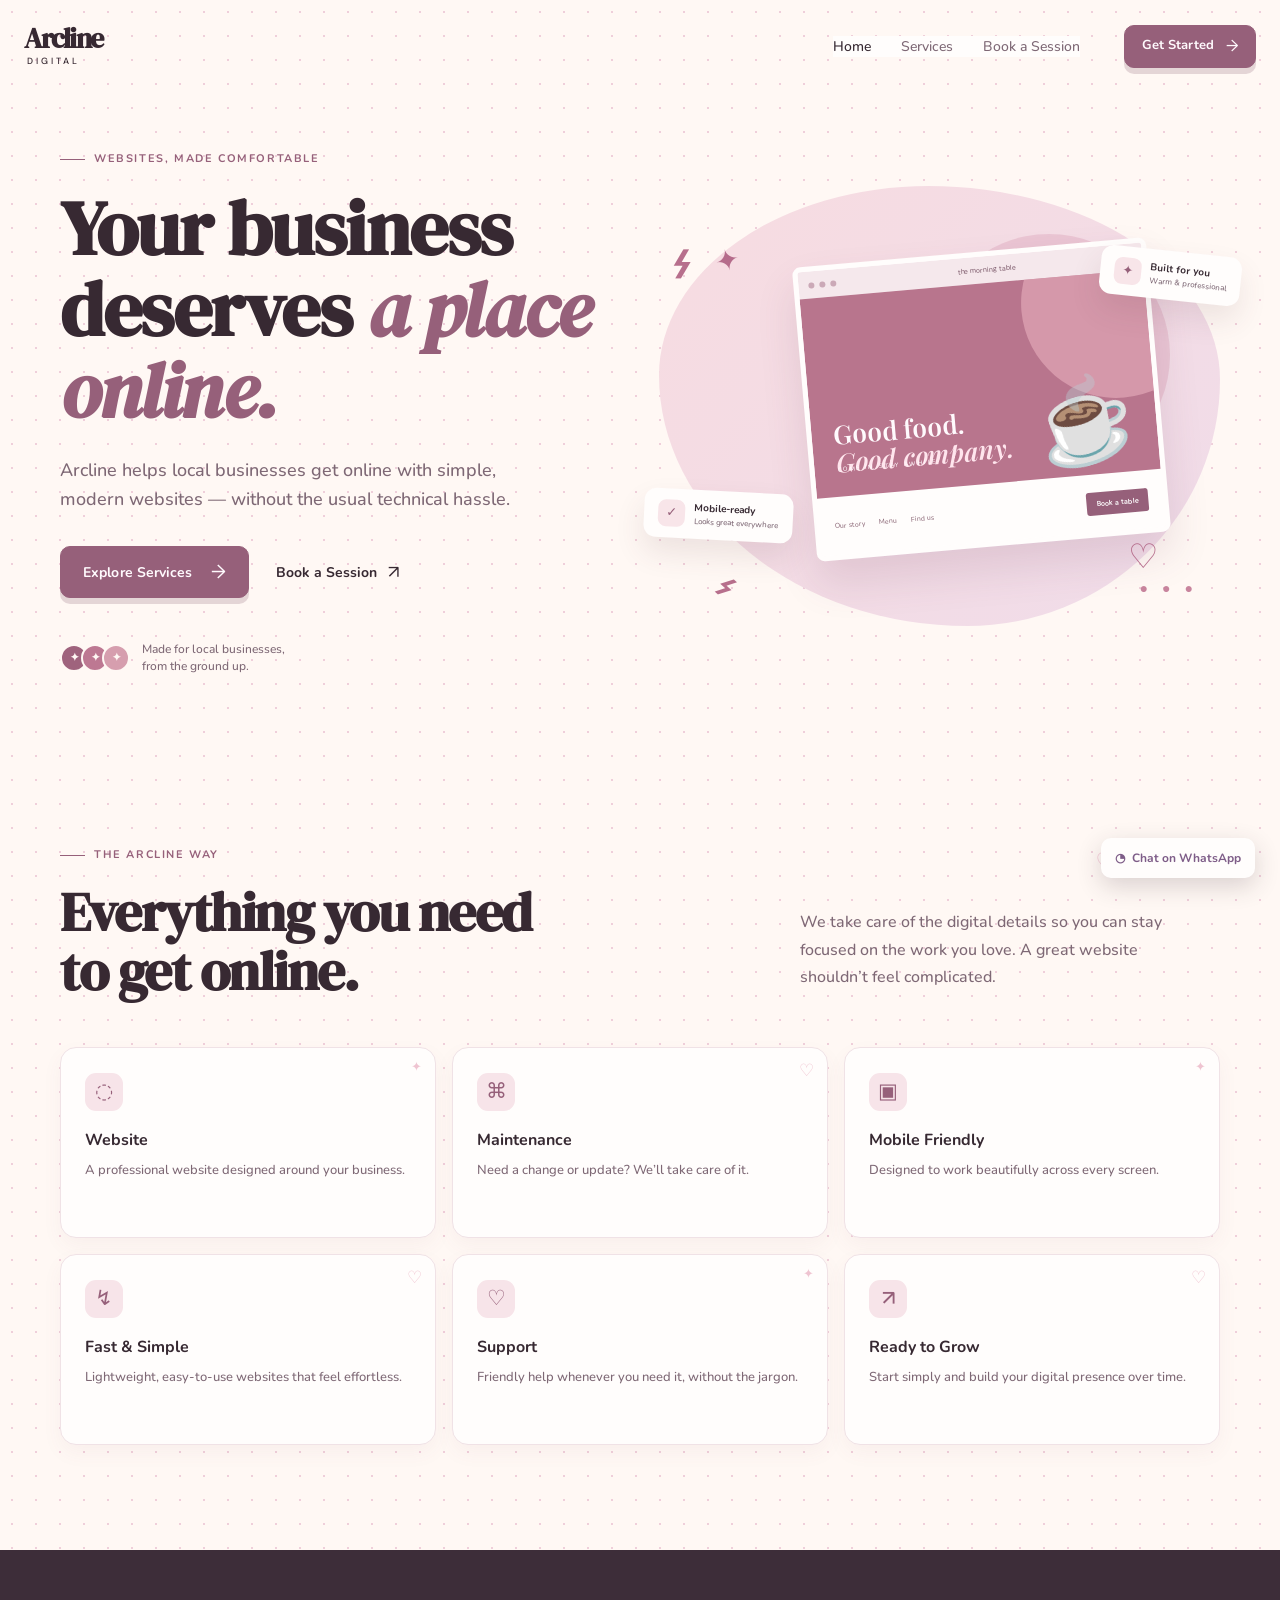
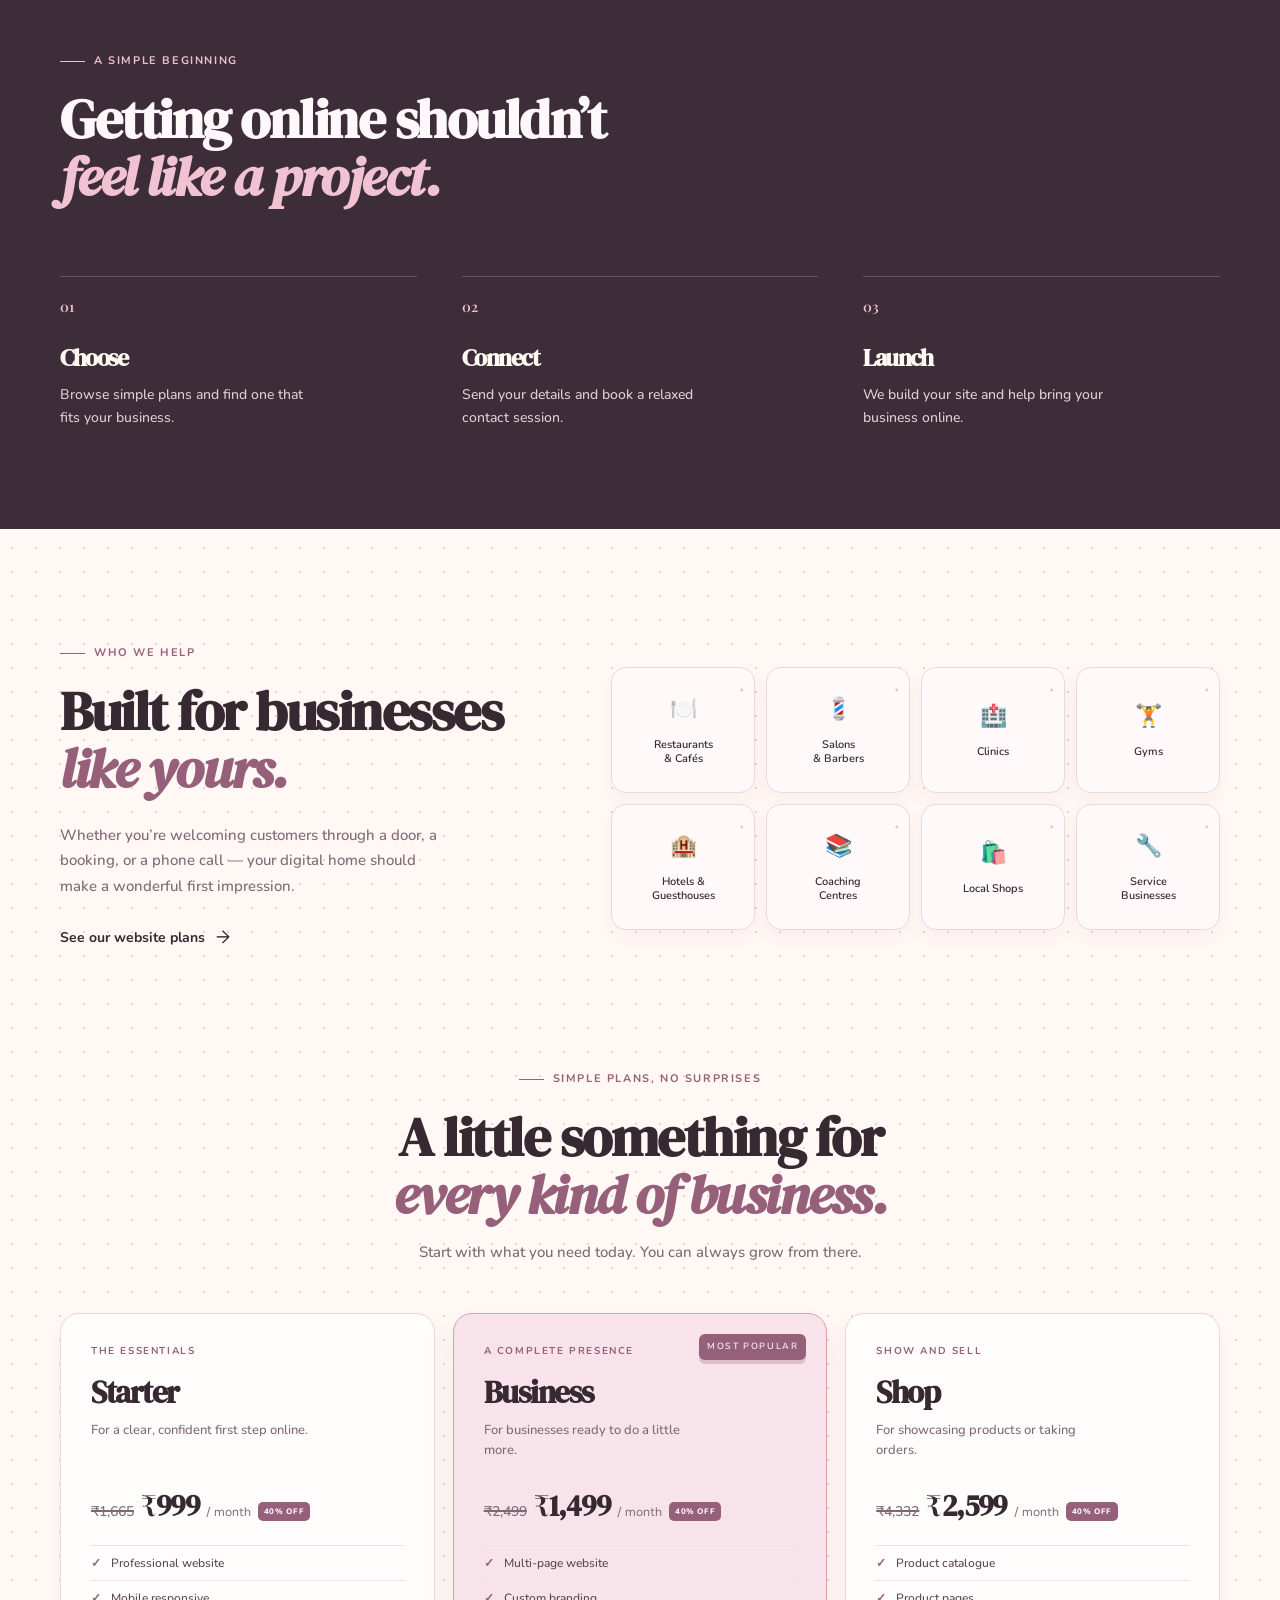
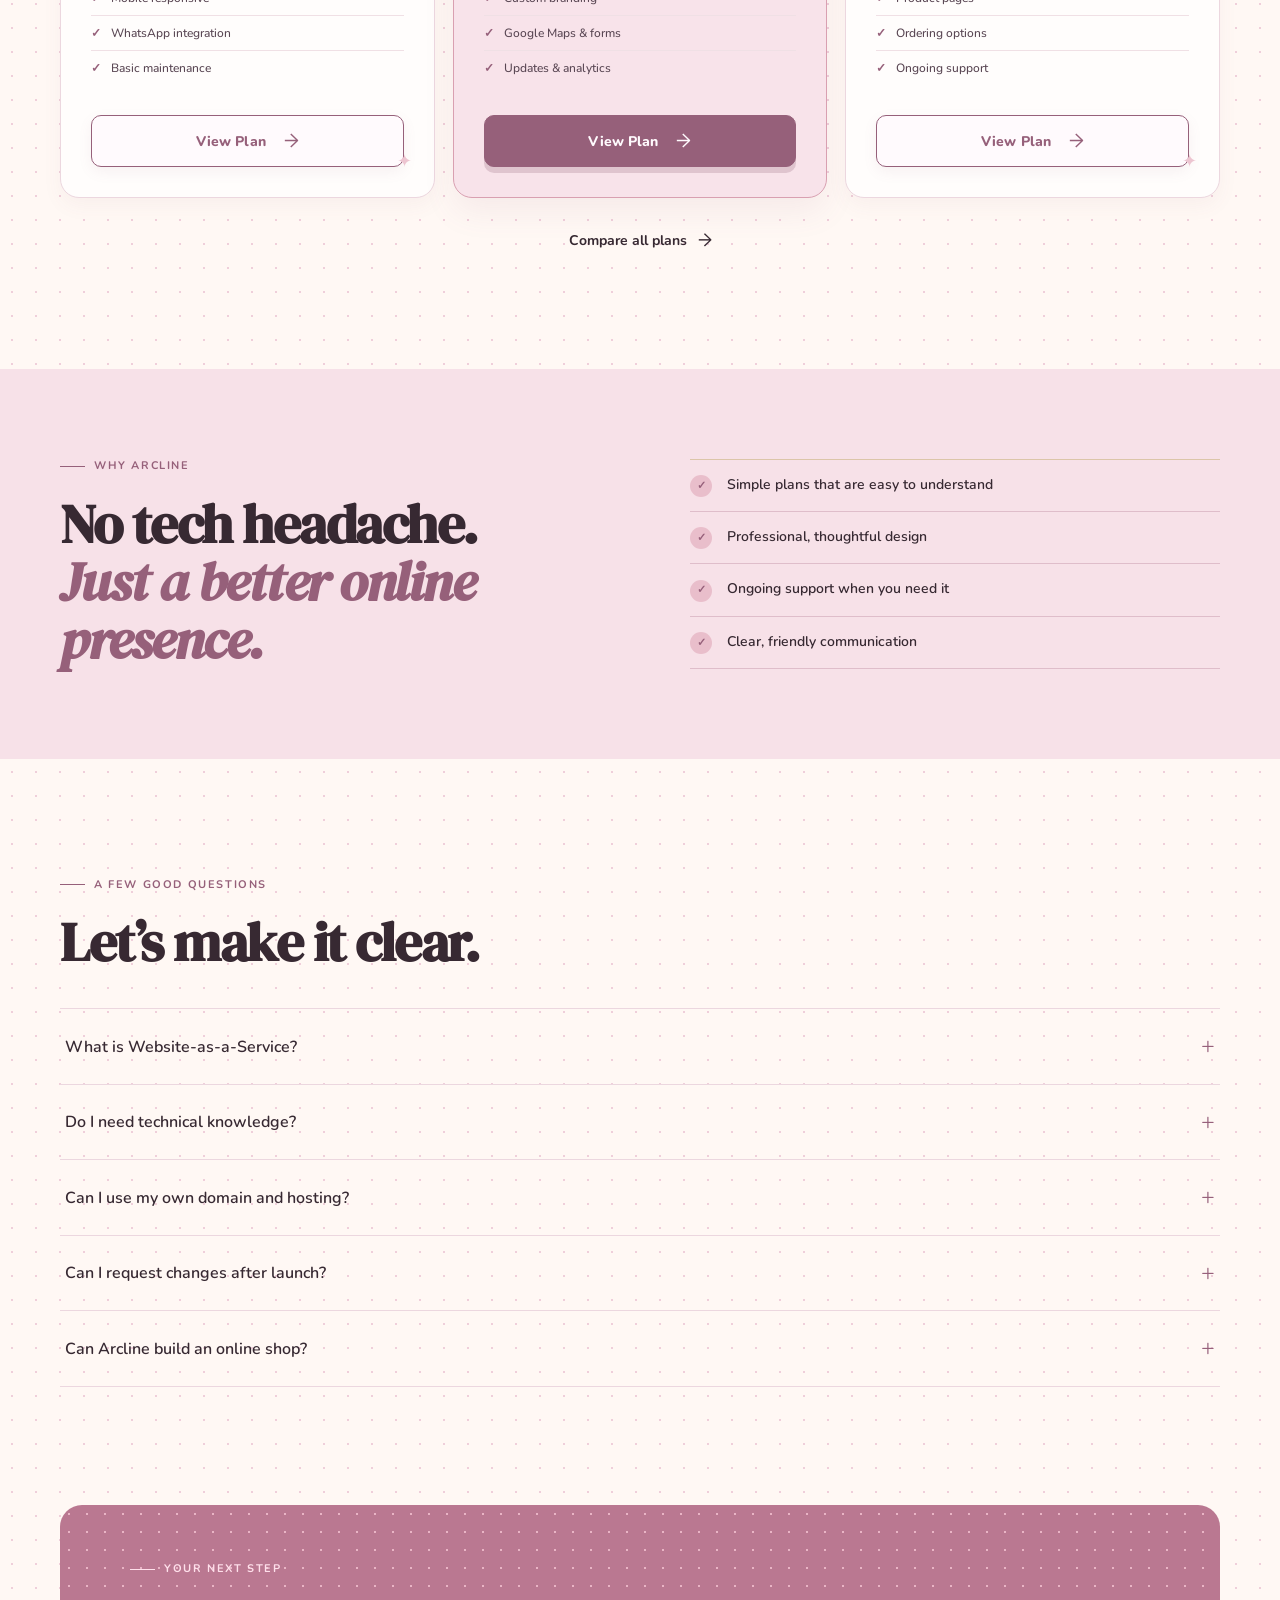
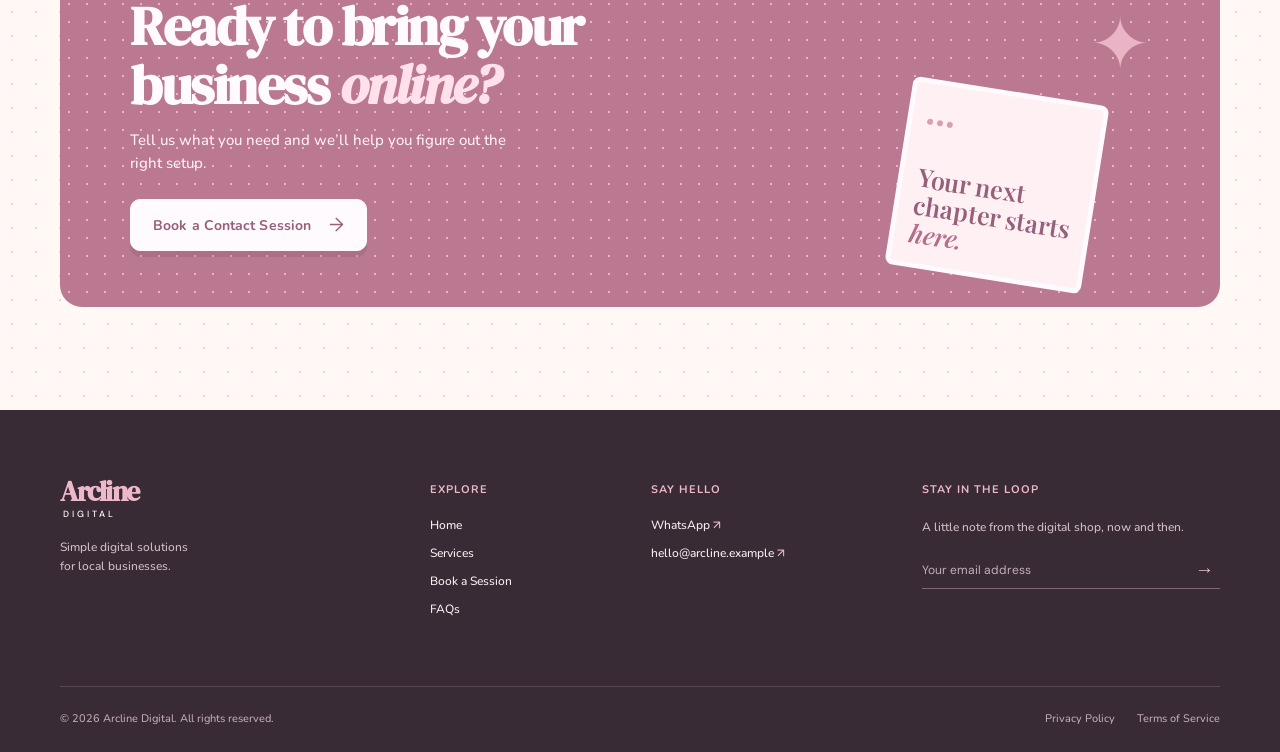
==== index.html @ 6da07c87 "Add files via upload" ====
<!doctype html>
<html lang="en">
  <head>
    <meta charset="UTF-8" />
    <meta name="viewport" content="width=device-width, initial-scale=1.0" />
    <meta name="description" content="Arcline Digital makes professional websites simple for local businesses." />
    <title>Arcline Digital — Simple websites for local businesses</title>
    <link rel="preconnect" href="https://fonts.googleapis.com" />
    <link rel="preconnect" href="https://fonts.gstatic.com" crossorigin />
    <link href="https://fonts.googleapis.com/css2?family=DM+Sans:wght@400;500;600;700&family=Playfair+Display:wght@600;700&display=swap" rel="stylesheet" />
    <link rel="stylesheet" href="styles.css" />
    <link rel="stylesheet" href="theme.css" />
    <link rel="stylesheet" href="cute.css" />
    <link rel="stylesheet" href="pricing.css" />
  </head>
  <body>
    <header class="site-header">
      <a class="brand" href="index.html" aria-label="Arcline Digital home"><span>Arcline</span><small>Digital</small></a>
      <button class="menu-button" aria-label="Open navigation" aria-expanded="false"><i></i><i></i></button>
      <nav class="site-nav" aria-label="Main navigation">
        <a class="active" href="index.html">Home</a><a href="services.html">Services</a><a href="booking.html">Book a Session</a>
      </nav>
      <a class="button button-small header-cta" href="booking.html">Get Started <span>→</span></a>
    </header>

    <main>
      <section class="hero section-shell">
        <div class="hero-copy">
          <p class="eyebrow"><span></span> Websites, made comfortable</p>
          <h1>Your business deserves <em>a place online.</em></h1>
          <p class="hero-text">Arcline helps local businesses get online with simple, modern websites — without the usual technical hassle.</p>
          <div class="button-row"><a class="button" href="services.html">Explore Services <span>→</span></a><a class="text-link" href="booking.html">Book a Session <span>↗</span></a></div>
          <div class="trust-line"><span class="tiny-avatars"><b>✦</b><b>✦</b><b>✦</b></span><span>Made for local businesses,<br />from the ground up.</span></div>
        </div>
        <div class="hero-art" aria-label="A warm website mockup for a local cafe">
          <div class="sun-disc"></div><div class="squiggle s-one">⌁</div><div class="squiggle s-two">⌁</div>
          <div class="browser-card">
            <div class="browser-top"><span></span><span></span><span></span><i>the morning table</i></div>
            <div class="browser-cover"><div><p>Good food.<br /><i>Good company.</i></p><small>COME IN, STAY AWHILE</small></div><b>☕</b></div>
            <div class="browser-bottom"><span>Our story</span><span>Menu</span><span>Find us</span><button>Book a table</button></div>
          </div>
          <div class="float-card float-card-left"><span>✓</span><div><strong>Mobile-ready</strong><small>Looks great everywhere</small></div></div>
          <div class="float-card float-card-right"><span>✦</span><div><strong>Built for you</strong><small>Warm &amp; professional</small></div></div>
          <div class="dots">● ● ●</div>
        </div>
      </section>

      <section class="intro-section section-shell">
        <div><p class="eyebrow"><span></span> The Arcline way</p><h2>Everything you need<br />to get online.</h2></div>
        <p>We take care of the digital details so you can stay focused on the work you love. A great website shouldn’t feel complicated.</p>
      </section>
      <section class="features section-shell">
        <article><span class="icon-bubble">◌</span><h3>Website</h3><p>A professional website designed around your business.</p></article>
        <article><span class="icon-bubble">⌘</span><h3>Maintenance</h3><p>Need a change or update? We’ll take care of it.</p></article>
        <article><span class="icon-bubble">▣</span><h3>Mobile Friendly</h3><p>Designed to work beautifully across every screen.</p></article>
        <article><span class="icon-bubble">↯</span><h3>Fast &amp; Simple</h3><p>Lightweight, easy-to-use websites that feel effortless.</p></article>
        <article><span class="icon-bubble">♡</span><h3>Support</h3><p>Friendly help whenever you need it, without the jargon.</p></article>
        <article><span class="icon-bubble">↗</span><h3>Ready to Grow</h3><p>Start simply and build your digital presence over time.</p></article>
      </section>

      <section class="process-wrap"><div class="section-shell process">
        <div class="section-heading"><p class="eyebrow"><span></span> A simple beginning</p><h2>Getting online shouldn’t<br /><em>feel like a project.</em></h2></div>
        <div class="process-steps"><article><span>01</span><h3>Choose</h3><p>Browse simple plans and find one that fits your business.</p></article><article><span>02</span><h3>Connect</h3><p>Send your details and book a relaxed contact session.</p></article><article><span>03</span><h3>Launch</h3><p>We build your site and help bring your business online.</p></article></div>
      </div></section>

      <section class="audience section-shell"><div class="audience-copy"><p class="eyebrow"><span></span> Who we help</p><h2>Built for businesses<br /><em>like yours.</em></h2><p>Whether you’re welcoming customers through a door, a booking, or a phone call — your digital home should make a wonderful first impression.</p><a class="text-link" href="services.html">See our website plans <span>→</span></a></div><div class="business-grid"><div>🍽️<span>Restaurants<br />&amp; Cafés</span></div><div>💈<span>Salons<br />&amp; Barbers</span></div><div>🏥<span>Clinics</span></div><div>🏋️<span>Gyms</span></div><div>🏨<span>Hotels &amp;<br />Guesthouses</span></div><div>📚<span>Coaching<br />Centres</span></div><div>🛍️<span>Local Shops</span></div><div>🔧<span>Service<br />Businesses</span></div></div></section>

      <section class="plans-preview section-shell"><div class="section-heading centered"><p class="eyebrow"><span></span> Simple plans, no surprises</p><h2>A little something for<br /><em>every kind of business.</em></h2><p>Start with what you need today. You can always grow from there.</p></div><div class="plan-grid"><article class="plan-card"><div><p class="plan-label">The essentials</p><h3>Starter</h3><p>For a clear, confident first step online.</p></div><p class="price">₹XXX <small>/ month</small></p><ul><li>Professional website</li><li>Mobile responsive</li><li>WhatsApp integration</li><li>Basic maintenance</li></ul><a class="button button-outline choose-plan" data-plan="Starter" href="booking.html?plan=Starter">View Plan <span>→</span></a></article><article class="plan-card featured"><p class="recommended">Most popular</p><div><p class="plan-label">A complete presence</p><h3>Business</h3><p>For businesses ready to do a little more.</p></div><p class="price">₹XXX <small>/ month</small></p><ul><li>Multi-page website</li><li>Custom branding</li><li>Google Maps &amp; forms</li><li>Updates &amp; analytics</li></ul><a class="button choose-plan" data-plan="Business" href="booking.html?plan=Business">View Plan <span>→</span></a></article><article class="plan-card"><div><p class="plan-label">Show and sell</p><h3>Shop</h3><p>For showcasing products or taking orders.</p></div><p class="price">₹XXX <small>/ month</small></p><ul><li>Product catalogue</li><li>Product pages</li><li>Ordering options</li><li>Ongoing support</li></ul><a class="button button-outline choose-plan" data-plan="Shop" href="booking.html?plan=Shop">View Plan <span>→</span></a></article></div><div class="centered"><a class="text-link" href="services.html">Compare all plans <span>→</span></a></div></section>

      <section class="why-section"><div class="section-shell why-content"><div><p class="eyebrow"><span></span> Why Arcline</p><h2>No tech headache.<br /><em>Just a better online presence.</em></h2></div><ul><li><span>✓</span> Simple plans that are easy to understand</li><li><span>✓</span> Professional, thoughtful design</li><li><span>✓</span> Ongoing support when you need it</li><li><span>✓</span> Clear, friendly communication</li></ul></div></section>

      <section class="faq section-shell" id="faqs"><div class="section-heading"><p class="eyebrow"><span></span> A few good questions</p><h2>Let’s make it clear.</h2></div><div class="accordion"><details><summary>What is Website-as-a-Service?<span>+</span></summary><p>Website-as-a-Service, or WaaS, is a simple way to get a professional website without managing everything yourself. Arcline handles the website and ongoing support while you focus on your business.</p></details><details><summary>Do I need technical knowledge?<span>+</span></summary><p>No. Arcline is designed for business owners who don’t want to deal with technical setup. We’ll guide you through the process and handle the technical side.</p></details><details><summary>Can I use my own domain and hosting?<span>+</span></summary><p>Yes. We can work with your existing setup or help you get everything configured from scratch. The exact arrangement depends on your selected plan.</p></details><details><summary>Can I request changes after launch?<span>+</span></summary><p>Yes. Website updates and maintenance can be included depending on your selected plan. We’ll make the type and amount of updates clear before you begin.</p></details><details><summary>Can Arcline build an online shop?<span>+</span></summary><p>Yes. The Shop plan is for businesses that want to showcase products or offer ordering and e-commerce functionality. The exact features depend on your package.</p></details></div></section>

      <section class="cta section-shell"><div><p class="eyebrow"><span></span> Your next step</p><h2>Ready to bring your<br />business <em>online?</em></h2><p>Tell us what you need and we’ll help you figure out the right setup.</p><a class="button" href="booking.html">Book a Contact Session <span>→</span></a></div><div class="cta-art"><span>✦</span><div class="mini-window"><i></i><i></i><i></i><b>Your next<br />chapter starts<br /><em>here.</em></b></div></div></section>
    </main>
    <footer class="footer"><div class="footer-top section-shell"><div><a class="brand" href="index.html"><span>Arcline</span><small>Digital</small></a><p>Simple digital solutions<br />for local businesses.</p></div><div><h4>Explore</h4><a href="index.html">Home</a><a href="services.html">Services</a><a href="booking.html">Book a Session</a><a href="#faqs">FAQs</a></div><div><h4>Say hello</h4><a href="#">WhatsApp <span>↗</span></a><a href="mailto:hello@arcline.example">hello@arcline.example <span>↗</span></a></div><div><h4>Stay in the loop</h4><p>A little note from the digital shop, now and then.</p><form class="email-form"><input aria-label="Email address" placeholder="Your email address" type="email" /><button aria-label="Subscribe">→</button></form></div></div><div class="footer-bottom section-shell"><span>© 2026 Arcline Digital. All rights reserved.</span><div><a href="#">Privacy Policy</a><a href="#">Terms of Service</a></div></div></footer>
    <a class="whatsapp" href="#" aria-label="Chat with Arcline on WhatsApp">◔ <span>Chat on WhatsApp</span></a>
    <script src="app.js"></script>
  </body>
</html>
---- styles.css ----
:root{--cream:#fff8ec;--paper:#fffdf8;--beige:#f3e8d5;--caramel:#8b5e3c;--espresso:#29221d;--muted:#74685d;--peach:#d99a72;--line:#e9d9c3;--serif:'Playfair Display',Georgia,serif;--sans:'DM Sans',Arial,sans-serif}*{box-sizing:border-box}html{scroll-behavior:smooth}body{margin:0;background:var(--cream);color:var(--espresso);font-family:var(--sans);font-size:16px;line-height:1.5}.section-shell{width:min(1160px,calc(100% - 48px));margin-inline:auto}.site-header{width:min(1256px,calc(100% - 48px));margin:0 auto;height:92px;display:flex;align-items:center;gap:42px}.brand{display:inline-flex;flex-direction:column;color:var(--espresso);text-decoration:none;line-height:.8;min-width:105px}.brand span{font-family:var(--serif);font-size:28px;font-weight:700;letter-spacing:-1.6px}.brand small{font-family:var(--sans);font-size:9px;letter-spacing:3px;text-transform:uppercase;margin:9px 0 0 3px}.site-nav{display:flex;align-items:center;gap:30px;margin-left:auto}.site-nav a{color:var(--muted);text-decoration:none;font-size:14px;font-weight:500;transition:color .2s}.site-nav a:hover,.site-nav a.active{color:var(--espresso)}.header-cta{margin-left:2px}.menu-button{display:none;border:0;background:none;padding:9px;cursor:pointer}.menu-button i{display:block;width:22px;height:1.5px;background:var(--espresso);margin:5px}.button{border:1px solid var(--caramel);background:var(--caramel);color:#fffdf8;min-height:52px;border-radius:10px;display:inline-flex;align-items:center;justify-content:center;gap:18px;padding:0 22px;text-decoration:none;font-size:14px;font-weight:700;letter-spacing:.1px;transition:transform .2s,background .2s,box-shadow .2s;cursor:pointer}.button:hover{background:#75492b;transform:translateY(-2px);box-shadow:0 8px 18px #8b5e3c29}.button span{font-size:19px;font-weight:400}.button-small{min-height:43px;padding:0 17px;font-size:13px;gap:12px}.button-small span{font-size:16px}.button-outline{color:var(--caramel);background:transparent}.button-outline:hover{background:var(--beige);box-shadow:none}.text-link{display:inline-flex;gap:11px;align-items:center;color:var(--espresso);text-decoration:none;font-size:14px;font-weight:700;transition:gap .2s}.text-link:hover{gap:15px}.text-link span{font-size:18px;font-weight:400}.eyebrow{display:flex;align-items:center;gap:9px;color:var(--caramel);font-size:11px;letter-spacing:1.4px;font-weight:700;text-transform:uppercase;margin:0 0 20px}.eyebrow span{width:25px;height:1px;background:var(--caramel)}h1,h2,h3,h4,p{margin-top:0}h1,h2{font-family:var(--serif);font-weight:600;letter-spacing:-2.7px;line-height:1.06}h1{font-size:clamp(48px,6vw,78px)}h2{font-size:clamp(36px,4.3vw,56px)}h1 em,h2 em{font-weight:600;color:var(--caramel)}.hero{min-height:650px;display:grid;grid-template-columns:1fr 1.03fr;align-items:center;gap:54px;padding:44px 0 85px}.hero-copy{padding-top:15px}.hero h1{max-width:600px;margin-bottom:24px}.hero-text{color:var(--muted);font-size:18px;max-width:485px;line-height:1.65;margin-bottom:31px}.button-row{display:flex;align-items:center;gap:27px}.trust-line{display:flex;align-items:center;gap:12px;margin-top:43px;color:var(--muted);font-size:12px;line-height:1.45}.tiny-avatars{display:flex}.tiny-avatars b{display:grid;place-items:center;color:#fff8ec;background:#b97455;width:28px;height:28px;border-radius:50%;border:2px solid var(--cream);font-size:11px;margin-left:-7px}.tiny-avatars b:first-child{margin-left:0;background:#9b6e4c}.tiny-avatars b:last-child{background:#c99a70}.hero-art{height:440px;position:relative;background:linear-gradient(135deg,#f1d7b5,#f5e5ce);border-radius:48% 52% 45% 55% / 43% 44% 56% 57%;overflow:visible}.sun-disc{width:242px;height:242px;background:#e5b178;border-radius:50%;position:absolute;right:50px;top:48px;opacity:.42}.browser-card{position:absolute;background:#fffdf8;box-shadow:0 22px 40px #835e3b24;border:5px solid #fffdf8;transform:rotate(-5deg);width:355px;right:61px;top:66px;border-radius:8px;overflow:hidden;z-index:2}.browser-top{height:27px;background:#f2e9dc;display:flex;align-items:center;gap:5px;padding:0 10px}.browser-top span{width:6px;height:6px;border-radius:50%;background:#bd9f83}.browser-top i{font:500 7px var(--sans);margin:auto;color:#8c7560}.browser-cover{height:200px;background:#b66e47;display:flex;align-items:flex-end;justify-content:space-between;padding:21px 22px;color:#fffaf0;position:relative;overflow:hidden}.browser-cover:after{content:'';width:190px;height:190px;background:#dfa069;border-radius:50%;position:absolute;right:-65px;top:-64px;opacity:.75}.browser-cover p{font:600 26px/1.05 var(--serif);z-index:1;margin:0}.browser-cover p i{color:#ffe2bf}.browser-cover small{position:absolute;bottom:22px;left:23px;font-size:6px;letter-spacing:1.4px;z-index:1}.browser-cover b{font-size:80px;transform:rotate(-12deg);z-index:1;line-height:.8}.browser-bottom{height:58px;display:flex;align-items:center;padding:0 15px;gap:14px;color:#8d735c;font-size:7px}.browser-bottom button{border:0;background:#8b5e3c;color:#fff;border-radius:3px;font:600 7px var(--sans);padding:7px 10px;margin-left:auto}.float-card{position:absolute;z-index:4;background:#fffdf8;box-shadow:0 15px 30px #593b211c;border-radius:12px;padding:11px 14px;display:flex;gap:9px;align-items:center}.float-card span{width:27px;height:27px;border-radius:8px;background:#f8ead9;display:grid;place-items:center;color:var(--caramel);font-size:13px}.float-card strong,.float-card small{display:block}.float-card strong{font-size:10px}.float-card small{font-size:8px;color:var(--muted)}.float-card-left{left:-15px;bottom:86px;transform:rotate(3deg)}.float-card-right{right:-21px;top:65px;transform:rotate(6deg)}.dots{position:absolute;color:#b87955;font-size:14px;letter-spacing:5px;right:22px;bottom:27px}.squiggle{position:absolute;font-family:var(--serif);color:#b3714e;font-size:60px;transform:rotate(90deg);line-height:1}.s-one{left:12px;top:48px}.s-two{bottom:20px;left:50px;transform:rotate(-48deg);font-size:45px}.intro-section{padding:86px 0 47px;display:grid;grid-template-columns:1.25fr .75fr;align-items:end;gap:40px}.intro-section h2{margin-bottom:0}.intro-section>p{color:var(--muted);font-size:16px;line-height:1.7;max-width:390px;margin-bottom:9px}.features{display:grid;grid-template-columns:repeat(3,1fr);gap:16px;padding-bottom:105px}.features article{background:var(--paper);border:1px solid #f1e5d6;border-radius:16px;padding:25px 24px 24px;min-height:191px;transition:transform .25s,box-shadow .25s}.features article:hover{transform:translateY(-4px);box-shadow:0 14px 25px #593b2110}.icon-bubble{height:38px;width:38px;border-radius:11px;background:#f6e8d7;color:var(--caramel);display:grid;place-items:center;font-size:21px}.features h3{font-size:16px;margin:17px 0 8px}.features p{font-size:13px;color:var(--muted);line-height:1.55;margin:0}.process-wrap{background:#3e3027;color:#fffaf2}.process{padding:103px 0 100px}.process .eyebrow{color:#e7bd94}.process .eyebrow span{background:#e7bd94}.process h2{margin:0;color:#fffaf2}.process h2 em{color:#e9bb8d}.process-steps{display:grid;grid-template-columns:repeat(3,1fr);gap:45px;margin-top:70px}.process-steps article{border-top:1px solid #6b584a;padding-top:18px}.process-steps span{font:600 14px var(--serif);color:#e8b589}.process-steps h3{font:600 24px var(--serif);margin:22px 0 9px}.process-steps p{font-size:14px;color:#d8c9bd;max-width:245px;margin:0;line-height:1.65}.audience{display:grid;grid-template-columns:.86fr 1.14fr;gap:92px;padding-top:116px;padding-bottom:120px;align-items:center}.audience h2{margin-bottom:24px}.audience-copy>p:not(.eyebrow){color:var(--muted);font-size:15px;line-height:1.7;max-width:395px;margin-bottom:25px}.business-grid{display:grid;grid-template-columns:repeat(4,1fr);gap:11px}.business-grid div{height:126px;border:1px solid var(--line);border-radius:15px;background:#fffaf1;display:flex;flex-direction:column;align-items:center;justify-content:center;gap:12px;font-size:22px;text-align:center;transition:background .2s,transform .2s}.business-grid div:hover{background:#f5e5cf;transform:translateY(-3px)}.business-grid span{font-size:11px;line-height:1.28;font-weight:600}.plans-preview{padding-bottom:115px}.section-heading h2{margin-bottom:16px}.section-heading>p:not(.eyebrow){color:var(--muted);max-width:480px;font-size:15px;line-height:1.65}.centered{text-align:center}.centered .eyebrow{justify-content:center}.centered>p:not(.eyebrow){margin:0 auto}.plan-grid{display:grid;grid-template-columns:repeat(3,1fr);gap:18px;margin:48px 0 29px;align-items:stretch}.plan-card{background:#fffdf9;border:1px solid var(--line);border-radius:19px;padding:30px;display:flex;flex-direction:column;position:relative}.plan-card.featured{background:#f4e5cf;border-color:#d5a575;box-shadow:0 14px 32px #8b5e3c12}.recommended{position:absolute!important;right:20px;top:20px;background:var(--caramel);color:#fff;font-size:9px!important;text-transform:uppercase;letter-spacing:1px;border-radius:6px;padding:6px 8px}.plan-label{text-transform:uppercase;color:var(--caramel);font-size:10px;letter-spacing:1px;font-weight:700;margin-bottom:12px}.plan-card h3,.plan-card h2{font:600 31px var(--serif);letter-spacing:-1.1px;margin-bottom:8px}.plan-card h2{font-size:35px}.plan-card div>p:not(.plan-label){font-size:13px;color:var(--muted);line-height:1.5;min-height:39px;margin-bottom:25px;max-width:225px}.price{font:600 29px var(--serif);letter-spacing:-.8px;margin-bottom:19px}.price small{font:400 12px var(--sans);letter-spacing:0;color:var(--muted)}.plan-card ul{padding:0;margin:0 0 30px;list-style:none;flex:1}.plan-card li{padding:8px 0;border-top:1px solid #eee1d2;font-size:12px;color:#51443a}.plan-card li:before{content:'✓';color:var(--caramel);font-weight:bold;margin-right:10px}.why-section{background:#f1e3cf}.why-content{padding-top:89px;padding-bottom:89px;display:grid;grid-template-columns:1fr 1fr;gap:100px;align-items:center}.why-content h2{margin-bottom:0}.why-content ul{padding:0;margin:0;list-style:none}.why-content li{border-bottom:1px solid #dcc5a9;padding:14px 0;font-size:14px;font-weight:600}.why-content li:first-child{border-top:1px solid #dcc5a9}.why-content li span{display:inline-grid;place-items:center;width:22px;height:22px;background:#dfba95;color:var(--caramel);border-radius:50%;margin-right:11px;font-size:11px}.faq{padding:118px 0}.faq .section-heading{margin-bottom:37px}.accordion{border-top:1px solid var(--line)}.accordion details{border-bottom:1px solid var(--line);padding:0 5px}.accordion summary{cursor:pointer;list-style:none;font-size:16px;font-weight:600;padding:20px 0;display:flex;justify-content:space-between;align-items:center}.accordion summary::-webkit-details-marker{display:none}.accordion summary span{font-size:23px;font-weight:300;color:var(--caramel);transition:transform .2s}.accordion details[open] summary span{transform:rotate(45deg)}.accordion details p{color:var(--muted);font-size:14px;line-height:1.7;max-width:760px;margin:0 0 21px}.cta{background:#c57f59;min-height:360px;border-radius:22px;margin-bottom:103px;color:#fffaf2;padding:56px 70px;display:flex;justify-content:space-between;align-items:center;overflow:hidden}.cta .eyebrow{color:#ffe0bc}.cta .eyebrow span{background:#ffe0bc}.cta h2{color:#fffaf2;margin-bottom:15px}.cta h2 em{color:#ffe1bd}.cta>div>p:not(.eyebrow){font-size:15px;color:#fff0dc;max-width:410px;margin-bottom:25px}.cta .button{background:#fffaf2;color:var(--caramel);border-color:#fffaf2}.cta .button:hover{background:#fff0df}.cta-art{position:relative;width:300px;height:230px}.cta-art>span{position:absolute;font-size:72px;right:0;top:0;color:#e5ae85}.mini-window{position:absolute;bottom:-59px;right:54px;width:198px;height:190px;background:#fff3df;border:5px solid #fffaf2;border-radius:8px;transform:rotate(9deg);padding:24px 15px;color:var(--caramel)}.mini-window i{display:inline-block;width:6px;height:6px;margin-right:4px;border-radius:50%;background:#d5a27d}.mini-window b{display:block;font:600 25px/1.12 var(--serif);margin-top:32px}.mini-window em{color:#bf7552}.footer{background:#352b25;color:#fdf2e4}.footer-top{padding:70px 0 58px;display:grid;grid-template-columns:1.35fr .75fr .95fr 1.2fr;gap:35px}.footer .brand{color:#fff8ec}.footer>div p{color:#cbbdb0;font-size:12px;line-height:1.65;margin:19px 0 0}.footer h4{color:#e7b98d;margin:2px 0 17px;font-size:11px;letter-spacing:1px;text-transform:uppercase}.footer-top>div:not(:first-child) a{display:block;color:#f8efe5;text-decoration:none;font-size:12px;margin:10px 0}.footer-top a span{color:#e7b98d}.email-form{display:flex;border-bottom:1px solid #806957;margin-top:15px}.email-form input{background:none;border:0;color:#fff;min-width:0;width:100%;padding:10px 0;font:12px var(--sans);outline:none}.email-form input::placeholder{color:#bcaea3}.email-form button{border:0;background:none;color:#e7b98d;font-size:19px;cursor:pointer}.footer-bottom{border-top:1px solid #57483d;min-height:66px;display:flex;justify-content:space-between;align-items:center;color:#b8a99b;font-size:11px}.footer-bottom div{display:flex;gap:22px}.footer-bottom a{color:#b8a99b;text-decoration:none}.whatsapp{position:fixed;right:25px;bottom:22px;z-index:6;border-radius:10px;background:#fffdf9;box-shadow:0 8px 25px #352b2530;color:#4c7e57;text-decoration:none;font-size:12px;font-weight:700;padding:11px 14px;display:flex;align-items:center;gap:7px}.whatsapp:first-letter{font-size:18px}.page-hero{text-align:center;padding:85px 0 68px}.page-hero .eyebrow{justify-content:center}.page-hero h1{font-size:clamp(45px,5.6vw,72px);margin-bottom:21px}.page-hero>p:not(.eyebrow){color:var(--muted);font-size:16px;max-width:520px;margin:0 auto;line-height:1.65}.all-plans{display:grid;grid-template-columns:repeat(3,1fr);gap:18px;padding-bottom:58px}.plan-detailed{padding:31px}.setup{font-size:11px!important;color:var(--muted);margin:-10px 0 27px}.setup small{font-size:10px}.plan-details{display:block!important}.plan-details h4{font-size:12px;margin:20px 0 4px}.plan-detailed .plan-details ul{margin-bottom:8px}.muted-list li{color:var(--muted)!important}.muted-list li:before{content:'–'!important}.soft-note{background:#f2e4d1;border-radius:15px;padding:25px 30px;margin-bottom:105px;display:flex;align-items:center;gap:18px}.soft-note>span{width:39px;height:39px;border-radius:50%;display:grid;place-items:center;background:#ddbb98;color:var(--caramel);font:600 21px var(--serif)}.soft-note div{flex:1}.soft-note h3{font:600 20px var(--serif);margin:0 0 2px}.soft-note p{color:var(--muted);font-size:13px;margin:0}.booking-main{display:grid;grid-template-columns:.83fr 1.17fr;gap:100px;padding-top:82px;padding-bottom:110px}.booking-intro h1{font-size:clamp(45px,4.8vw,64px);margin-bottom:22px}.booking-intro>p:not(.eyebrow){font-size:16px;color:var(--muted);line-height:1.7;max-width:410px}.booking-side-note{display:flex;align-items:flex-start;gap:12px;margin-top:38px;max-width:375px;border-top:1px solid var(--line);padding-top:20px}.booking-side-note span{background:#f3dfc8;color:var(--caramel);border-radius:50%;width:28px;height:28px;display:grid;place-items:center;flex:none}.booking-side-note p{font-size:12px!important;line-height:1.55!important;margin:1px 0!important}.booking-form-card{background:#fffdf9;border:1px solid var(--line);border-radius:20px;padding:32px}.selected-plan{display:flex;gap:12px;background:#f4e5d1;border-radius:11px;padding:13px 15px;align-items:flex-start;margin-bottom:26px}.selected-plan>span{color:var(--caramel);font-size:20px;line-height:1}.selected-plan p{margin:0;font-size:13px}.selected-plan strong{font-weight:700}.selected-plan small{display:block;color:var(--muted);font-size:11px;margin-top:2px}.form-grid{display:grid;grid-template-columns:1fr 1fr;gap:20px 17px}.form-grid label{display:block;font-size:12px;font-weight:700;color:#51443a}.form-grid input,.form-grid select,.form-grid textarea{border:1px solid #e5d7c6;border-radius:7px;background:#fffdf9;color:var(--espresso);font:14px var(--sans);outline:0;width:100%;padding:11px 12px;margin-top:7px;transition:border .2s,box-shadow .2s}.form-grid input:focus,.form-grid select:focus,.form-grid textarea:focus{border-color:var(--caramel);box-shadow:0 0 0 3px #8b5e3c13}.form-grid textarea{resize:vertical}.full-field{grid-column:1/-1}.form-submit{width:100%;margin-top:26px}.confirmation{text-align:center;padding:37px 10px 25px}.confirmation>span{font-size:36px;color:var(--caramel)}.confirmation h2{font-size:36px;margin:10px 0 8px}.confirmation p{font-size:14px;color:var(--muted);margin-bottom:25px}
@media(max-width:800px){.site-header{height:76px;width:min(100% - 32px,1160px);gap:10px}.brand span{font-size:24px}.header-cta{display:none}.menu-button{display:block;margin-left:auto;z-index:8}.site-nav{display:none;position:absolute;z-index:7;top:66px;right:16px;left:16px;background:#fffdf9;border:1px solid var(--line);border-radius:13px;padding:12px;box-shadow:0 16px 25px #4f32181c}.site-nav.open{display:grid;gap:2px}.site-nav a{padding:12px 14px;border-radius:8px}.site-nav a.active,.site-nav a:hover{background:#f4e5d1}.hero{grid-template-columns:1fr;padding:35px 0 62px;gap:37px;min-height:auto}.hero-copy{padding:0}.hero h1{max-width:520px}.hero-text{font-size:16px}.hero-art{height:340px;width:min(100%,520px);margin:auto}.browser-card{width:270px;right:calc(50% - 135px);top:54px}.browser-cover{height:155px}.browser-cover p{font-size:20px}.browser-cover b{font-size:61px}.browser-bottom{height:48px;gap:8px}.float-card-left{left:0;bottom:42px}.float-card-right{right:-1px;top:34px}.intro-section{padding:61px 0 35px;grid-template-columns:1fr;gap:17px}.intro-section>p{margin:0}.features{grid-template-columns:repeat(2,1fr);padding-bottom:65px}.features article{min-height:174px;padding:20px}.process{padding:68px 0}.process-steps{gap:25px;margin-top:46px}.audience{grid-template-columns:1fr;gap:39px;padding:70px 0}.business-grid{max-width:580px}.plans-preview{padding-bottom:70px}.plan-grid,.all-plans{grid-template-columns:1fr;max-width:460px;margin-left:auto;margin-right:auto}.plan-grid{margin-top:35px}.plan-card{padding:27px}.why-content{grid-template-columns:1fr;gap:34px;padding:65px 0}.faq{padding:72px 0}.cta{border-radius:17px;margin-bottom:68px;padding:44px 32px;min-height:310px}.cta-art{display:none}.footer-top{grid-template-columns:1.2fr 1fr;gap:36px;padding:53px 0 38px}.footer-top>div:last-child{grid-column:span 2}.footer-bottom{padding:18px 0;min-height:auto;gap:14px;align-items:flex-start;flex-direction:column}.booking-main{grid-template-columns:1fr;gap:40px;padding-top:54px;padding-bottom:70px}.booking-intro>p:not(.eyebrow){max-width:560px}.booking-side-note{margin-top:25px}.booking-form-card{padding:24px}.page-hero{padding:58px 0 49px}.soft-note{margin-bottom:68px}.whatsapp span{display:none}.whatsapp{right:17px;bottom:17px;width:43px;height:43px;border-radius:50%;padding:0;justify-content:center;font-size:20px}}
@media(max-width:500px){.section-shell{width:calc(100% - 32px)}h1{letter-spacing:-2px}.hero{padding-top:26px}.button-row{gap:18px}.trust-line{margin-top:32px}.hero-art{height:286px;border-radius:45%}.browser-card{transform:rotate(-4deg) scale(.82);transform-origin:center top;top:47px}.float-card{padding:9px 10px}.float-card-right{top:21px;right:-7px}.float-card-left{bottom:23px;left:-7px}.squiggle{display:none}.features{gap:10px}.features article{border-radius:13px;min-height:160px;padding:17px 15px}.features h3{font-size:14px;margin-top:13px}.features p{font-size:11px}.icon-bubble{height:33px;width:33px;font-size:18px}.process-steps{grid-template-columns:1fr;gap:23px}.process-steps article{padding-top:13px}.process-steps h3{margin:9px 0 3px;font-size:21px}.process-steps p{font-size:13px}.business-grid{grid-template-columns:repeat(2,1fr)}.business-grid div{height:105px}.plan-grid,.all-plans{max-width:none}.plan-card h3{font-size:29px}.cta{padding:39px 25px}.soft-note{padding:22px;align-items:flex-start;flex-wrap:wrap}.soft-note .button{width:100%;margin-top:2px}.footer-top{grid-template-columns:1fr 1fr;gap:28px}.footer-top>div:first-child{grid-column:span 2}.form-grid{grid-template-columns:1fr;gap:16px}.full-field{grid-column:auto}.booking-form-card{padding:19px}.selected-plan{margin-bottom:20px}.page-hero h1{font-size:46px}.plan-detailed .plan-details{display:grid!important;grid-template-columns:1fr 1fr;gap:14px}.plan-detailed .plan-details h4{margin-top:12px}.plan-detailed .plan-details li{font-size:11px}.plan-detailed .plan-details ul{margin-bottom:5px}.why-content li{font-size:13px}}
---- theme.css ----
/* Soft blush, peach, and muted-plum palette */
:root{--cream:#fff8f4;--paper:#fffdfc;--beige:#f7e5ea;--caramel:#96607a;--espresso:#372932;--muted:#7e6875;--peach:#e7afaa;--line:#ecd7df}
.button{color:#fffafd}.button:hover{background:#7e4664;box-shadow:0 8px 18px #96607a2b}.tiny-avatars b{color:#fff8f4;background:#bd7892}.tiny-avatars b:first-child{background:#9f637d}.tiny-avatars b:last-child{background:#d69eae}.hero-art{background:linear-gradient(135deg,#f7dce1,#f0dce9)}.sun-disc{background:#dca5ba}.browser-card{background:#fffdfc;border-color:#fffdfc;box-shadow:0 22px 40px #74435e24}.browser-top{background:#f5e8ec}.browser-top span{background:#cba9b7}.browser-top i{color:#8d6d7c}.browser-cover{background:#b8758d;color:#fffafd}.browser-cover:after{background:#dfa4b5}.browser-cover p i{color:#ffe5ed}.browser-bottom{color:#92707e}.browser-bottom button{background:#96607a}.float-card{background:#fffdfc;box-shadow:0 15px 30px #593b421c}.float-card span{background:#f8e5e9}.dots{color:#c8849d}.squiggle{color:#b76f8c}.features article{border-color:#f0e2e6}.features article:hover{box-shadow:0 14px 25px #593b4210}.icon-bubble{background:#f7e4e9}.process-wrap{background:#3d2d39}.process .eyebrow{color:#efc1d0}.process .eyebrow span{background:#efc1d0}.process h2{color:#fff8fa}.process h2 em{color:#f0c2d2}.process-steps article{border-color:#6b5262}.process-steps span{color:#efbdd0}.process-steps p{color:#e1ced7}.business-grid div{background:#fff9fa}.business-grid div:hover{background:#f8e4e9}.plan-card{background:#fffdfc}.plan-card.featured{background:#f8e3ea;border-color:#d9a0b1;box-shadow:0 14px 32px #96607a16}.plan-card li{border-color:#f0e0e5;color:#594653}.why-section{background:#f7e1e8}.why-content li{border-color:#dfbdca}.why-content li span{background:#e9becb}.cta{background:#ba7891;color:#fffafd}.cta .eyebrow{color:#ffe0eb}.cta .eyebrow span{background:#ffe0eb}.cta h2{color:#fffafd}.cta h2 em{color:#ffe0eb}.cta>div>p:not(.eyebrow){color:#fff0f5}.cta .button{background:#fffafd;color:#96607a;border-color:#fffafd}.cta .button:hover{background:#fff0f5}.cta-art>span{color:#e9b4c4}.mini-window{background:#fff0f4;border-color:#fffafd;color:#96607a}.mini-window i{background:#d8a0b1}.mini-window em{color:#b66f8b}.footer{background:#392b35;color:#fff5f8}.footer .brand{color:#fff8fb}.footer>div p{color:#d2bdc7}.footer h4,.footer-top a span,.email-form button{color:#edb8ca}.footer-top>div:not(:first-child) a{color:#f9eff3}.email-form{border-color:#826776}.email-form input::placeholder{color:#c4adba}.footer-bottom{border-color:#5a4653;color:#c0aab6}.footer-bottom a{color:#c0aab6}.whatsapp{background:#fffdfc;box-shadow:0 8px 25px #392b3530;color:#7e5d88}.soft-note{background:#f7e2e8}.soft-note>span{background:#ebc2cf}.booking-side-note span{background:#f4dce5}.selected-plan{background:#f8e2e8}.form-grid label{color:#594653}.form-grid input,.form-grid select,.form-grid textarea{border-color:#ead5dd;background:#fffdfc}.form-grid input:focus,.form-grid select:focus,.form-grid textarea:focus{box-shadow:0 0 0 3px #96607a18}.site-nav{background:#fffdfc}@media(max-width:800px){.site-nav a.active,.site-nav a:hover{background:#f7e2e8}}
---- cute.css ----
@import url('https://fonts.googleapis.com/css2?family=DM+Serif+Display:ital@0;1&family=Nunito:wght@400;500;600;700;800&display=swap');

/* Typography with a softer, friendlier character */
body{font-family:'Nunito',var(--sans);font-weight:500;background-image:radial-gradient(#efcfda 1px,transparent 1px);background-size:24px 24px}
h1,h2,.brand span,.plan-card h2,.plan-card h3,.price,.process-steps h3,.soft-note h3,.confirmation h2{font-family:'DM Serif Display',var(--serif);letter-spacing:-1.5px}
h1 em,h2 em{font-style:italic}.eyebrow,.plan-label,.recommended{letter-spacing:1.6px}

/* Keep every call to action visible before hover */
.button.button-outline{background:#fffafd;color:var(--caramel);border:1.5px solid var(--caramel);box-shadow:0 5px 14px #96607a14}
.button.button-outline:hover{background:#f8e1e8;color:#7e4664;border-color:#7e4664}.plan-card .button{font-family:'Nunito',var(--sans);font-weight:800}.button{box-shadow:0 6px 0 #79465f33}.button:hover{box-shadow:0 9px 0 #79465f2b}

/* Small cheerful details */
.hero-art:before{content:'✦';position:absolute;left:10%;top:12%;z-index:5;color:#b56c8b;font-size:29px;transform:rotate(-14deg)}
.hero-art:after{content:'♡';position:absolute;right:11%;bottom:12%;z-index:5;color:#b56c8b;font:34px/1 'DM Serif Display',serif}
.features article{position:relative;overflow:hidden}.features article:after{content:'✦';position:absolute;right:13px;top:10px;color:#efc4d1;font-size:13px}.features article:nth-child(2n):after{content:'♡';font-size:17px}.business-grid div{position:relative;overflow:hidden}.business-grid div:after{content:'·';position:absolute;right:10px;top:4px;color:#e8bdca;font-size:23px}.plan-card:not(.featured):after{content:'✦';position:absolute;right:22px;bottom:22px;color:#edc5d1;font-size:18px}.featured .recommended{box-shadow:0 4px 0 #7e46643b}.cta{background-image:radial-gradient(#e9b4c5 1.3px,transparent 1.3px);background-size:18px 18px}.cta>div,.cta-art{position:relative;z-index:1}.cta:before{content:'♡  ✦  ♡';position:absolute;right:52px;bottom:19px;letter-spacing:10px;color:#f4c5d4;font:27px 'DM Serif Display',serif;opacity:.9}.booking-form-card,.plan-card,.features article,.business-grid div{box-shadow:0 8px 20px #8a536b0d}

@media(max-width:800px){.cta:before{right:25px;bottom:14px;font-size:19px}.hero-art:before{left:7%;top:9%}.hero-art:after{right:7%;bottom:9%}}
---- pricing.css ----
.price{display:flex;align-items:baseline;flex-wrap:wrap;gap:7px}.price .regular-price{font:500 14px 'Nunito',var(--sans);letter-spacing:0;color:var(--muted);text-decoration:line-through;text-decoration-thickness:1.5px}.price .current-price{font:600 29px 'DM Serif Display',var(--serif);letter-spacing:-.8px;color:var(--espresso)}.price .discount-badge{display:inline-flex;align-items:center;background:#96607a;color:#fffafd;border-radius:5px;padding:4px 6px;font:800 8px 'Nunito',var(--sans);text-transform:uppercase;letter-spacing:.65px;transform:translateY(-2px)}.setup{color:var(--muted)}
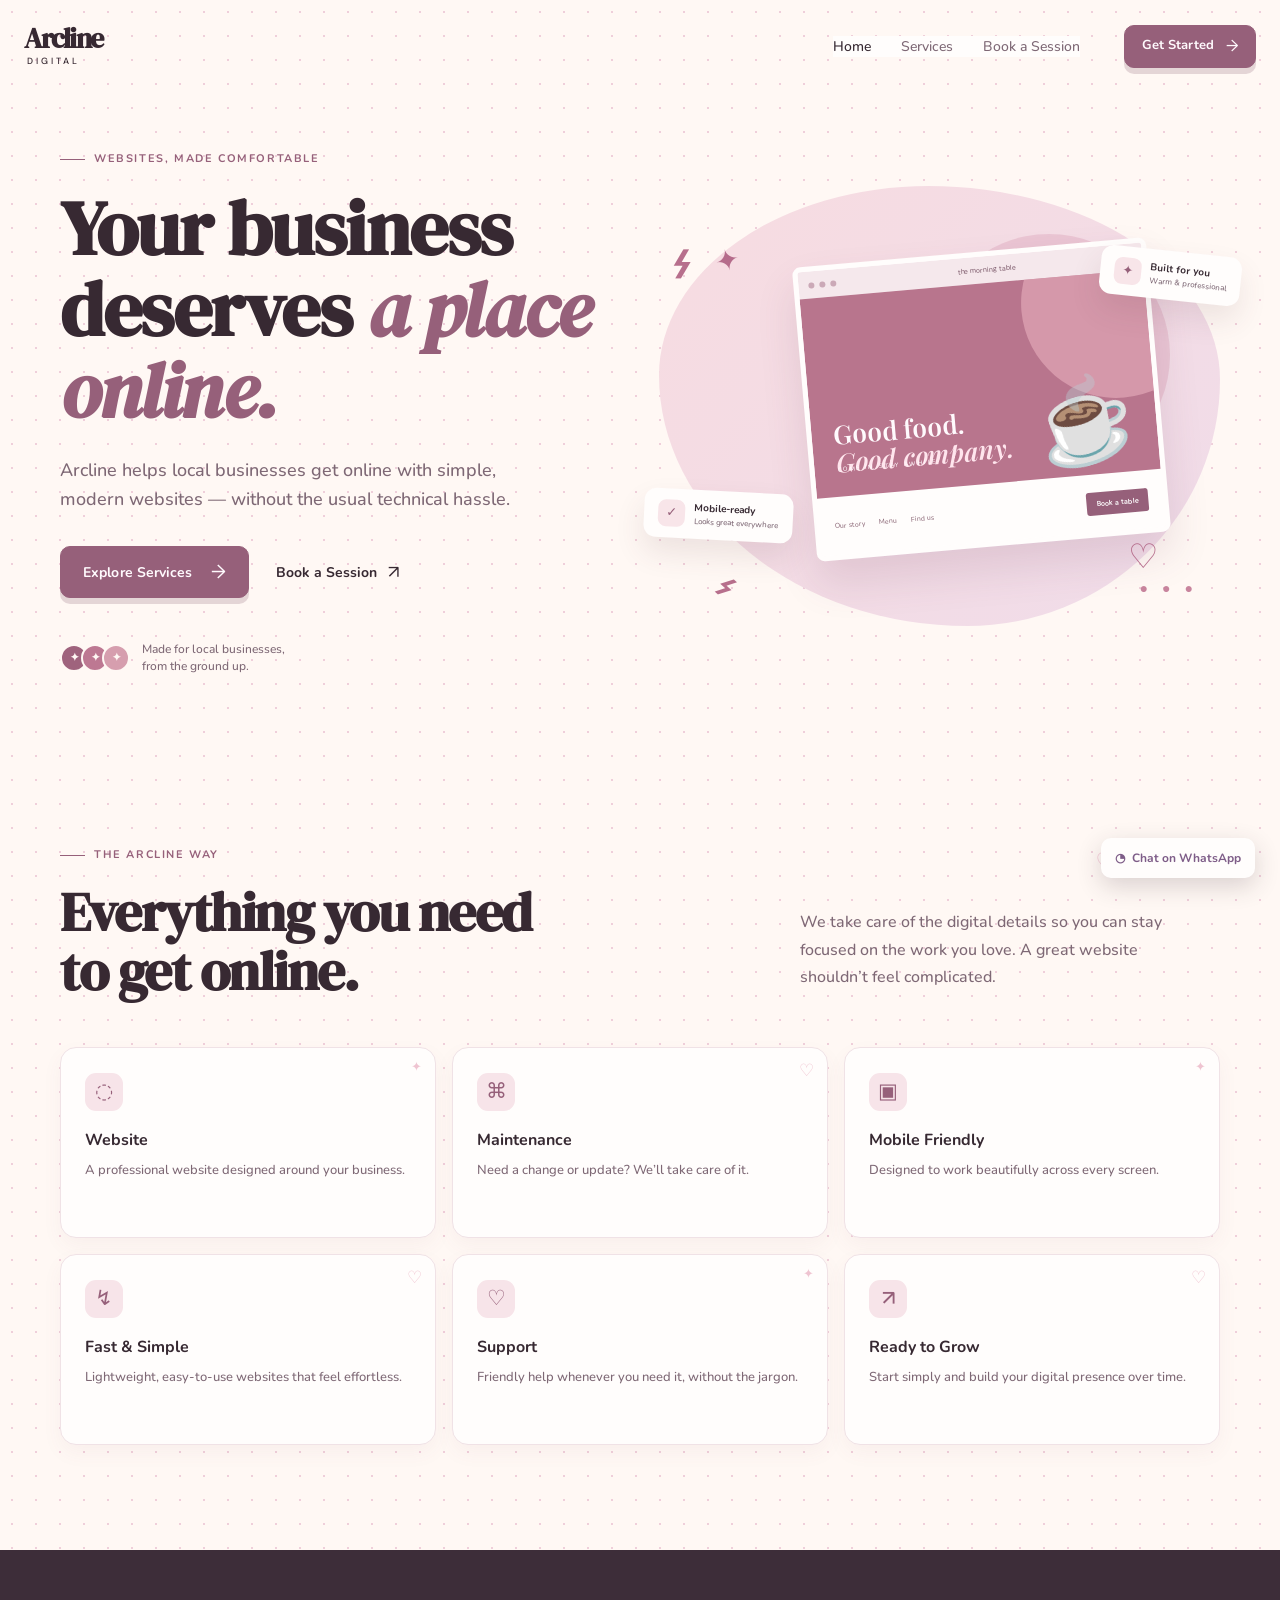
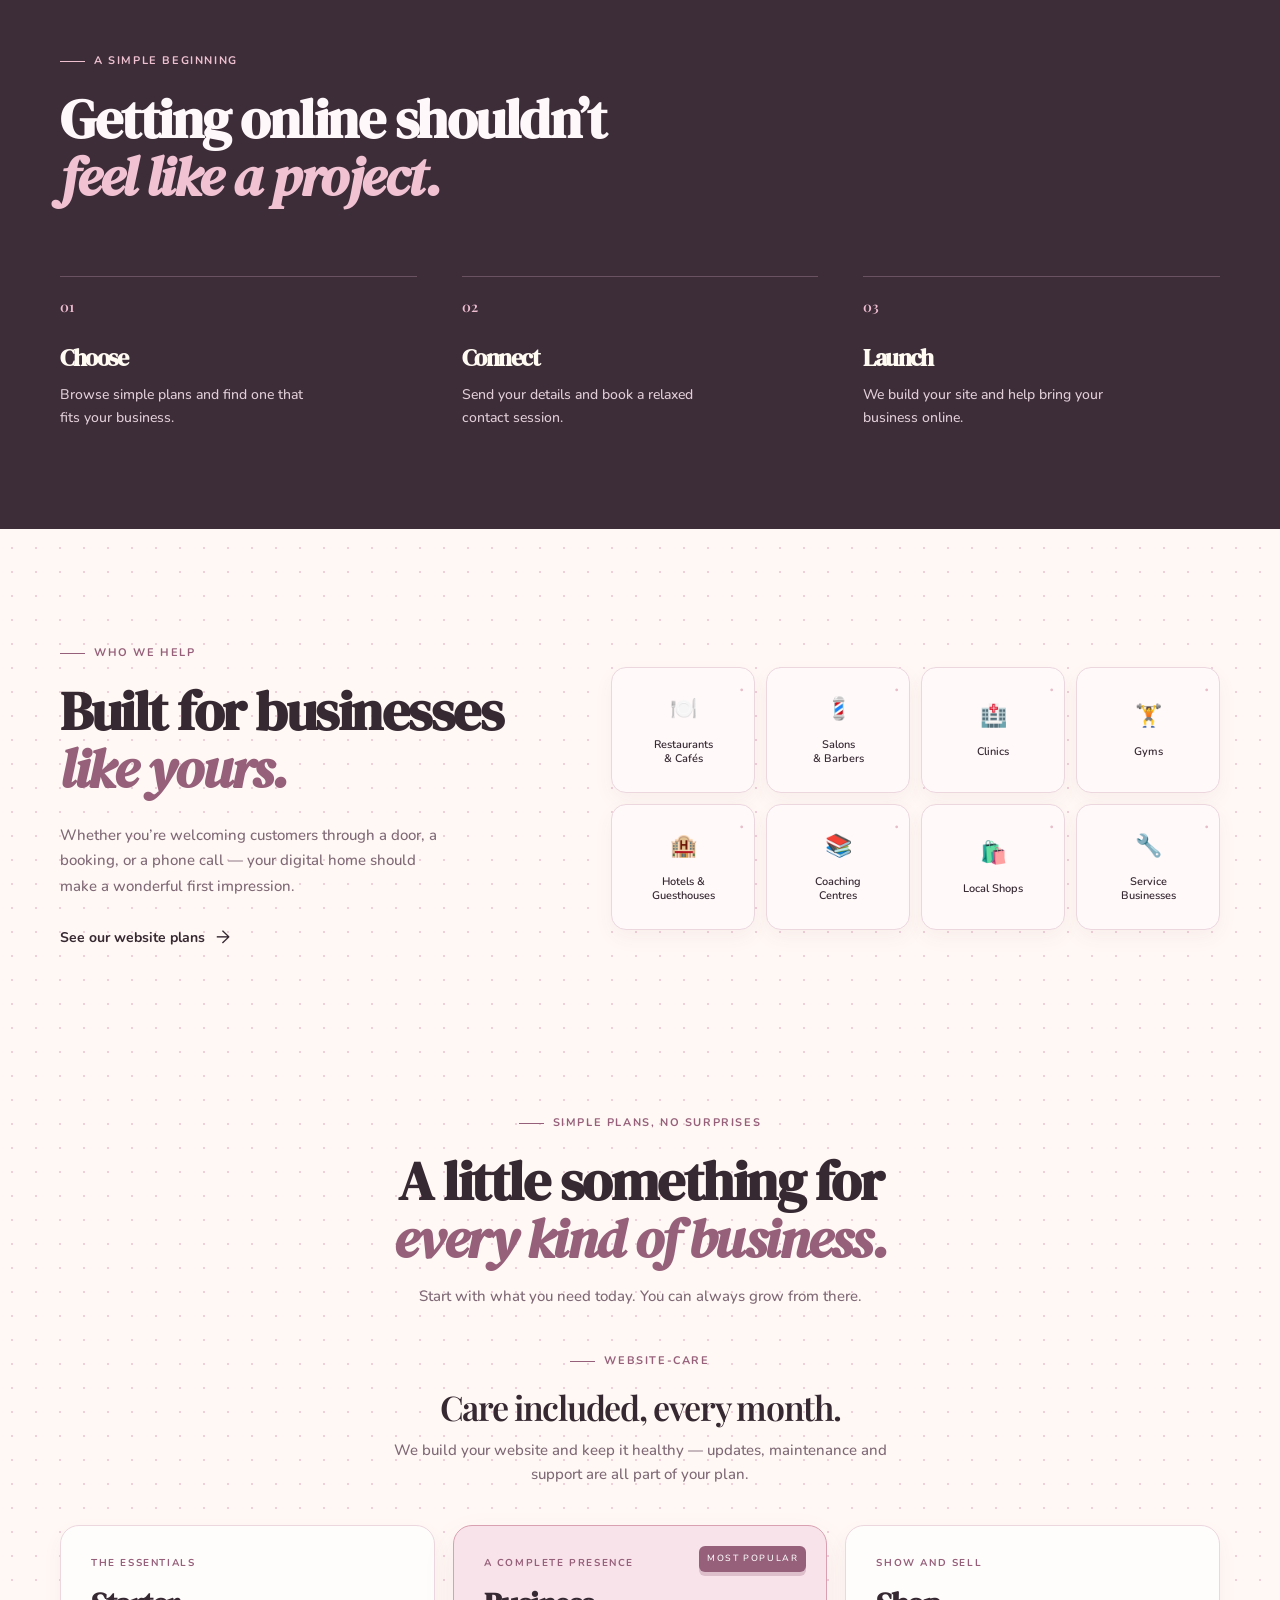
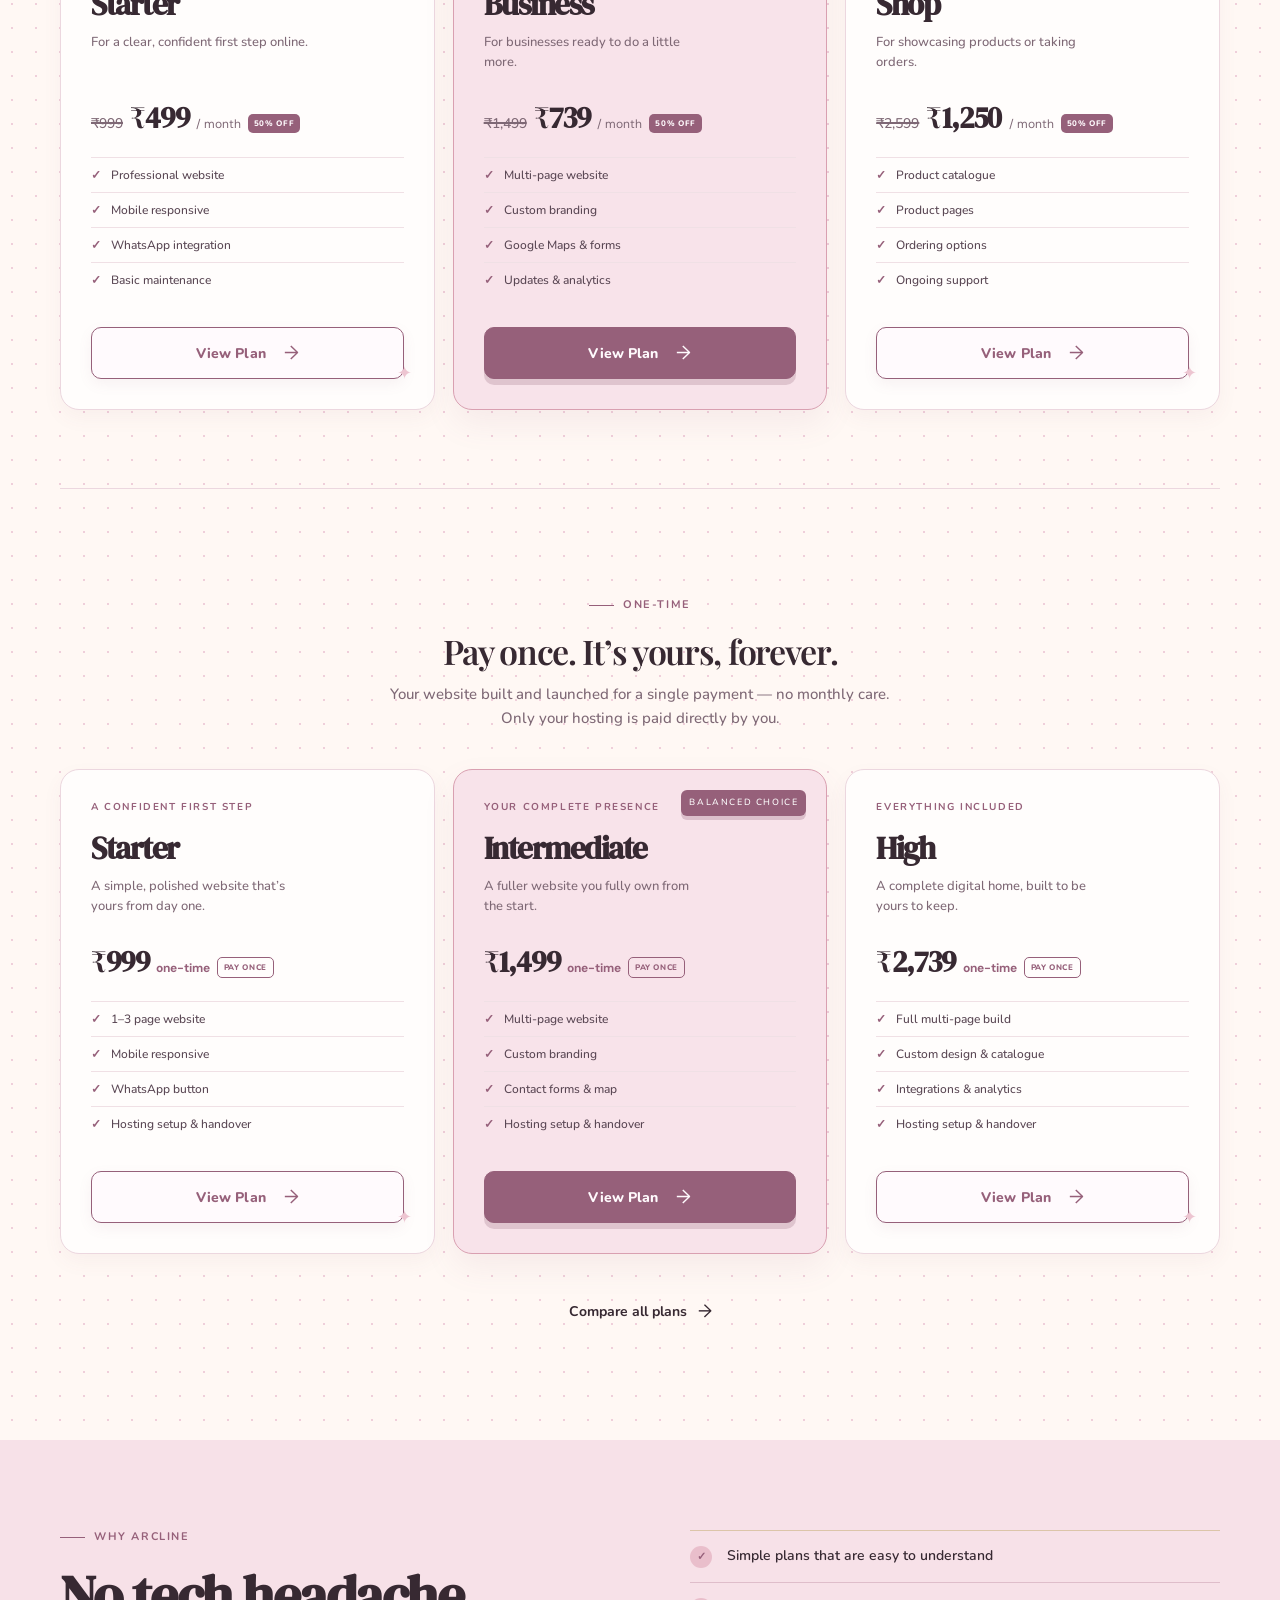
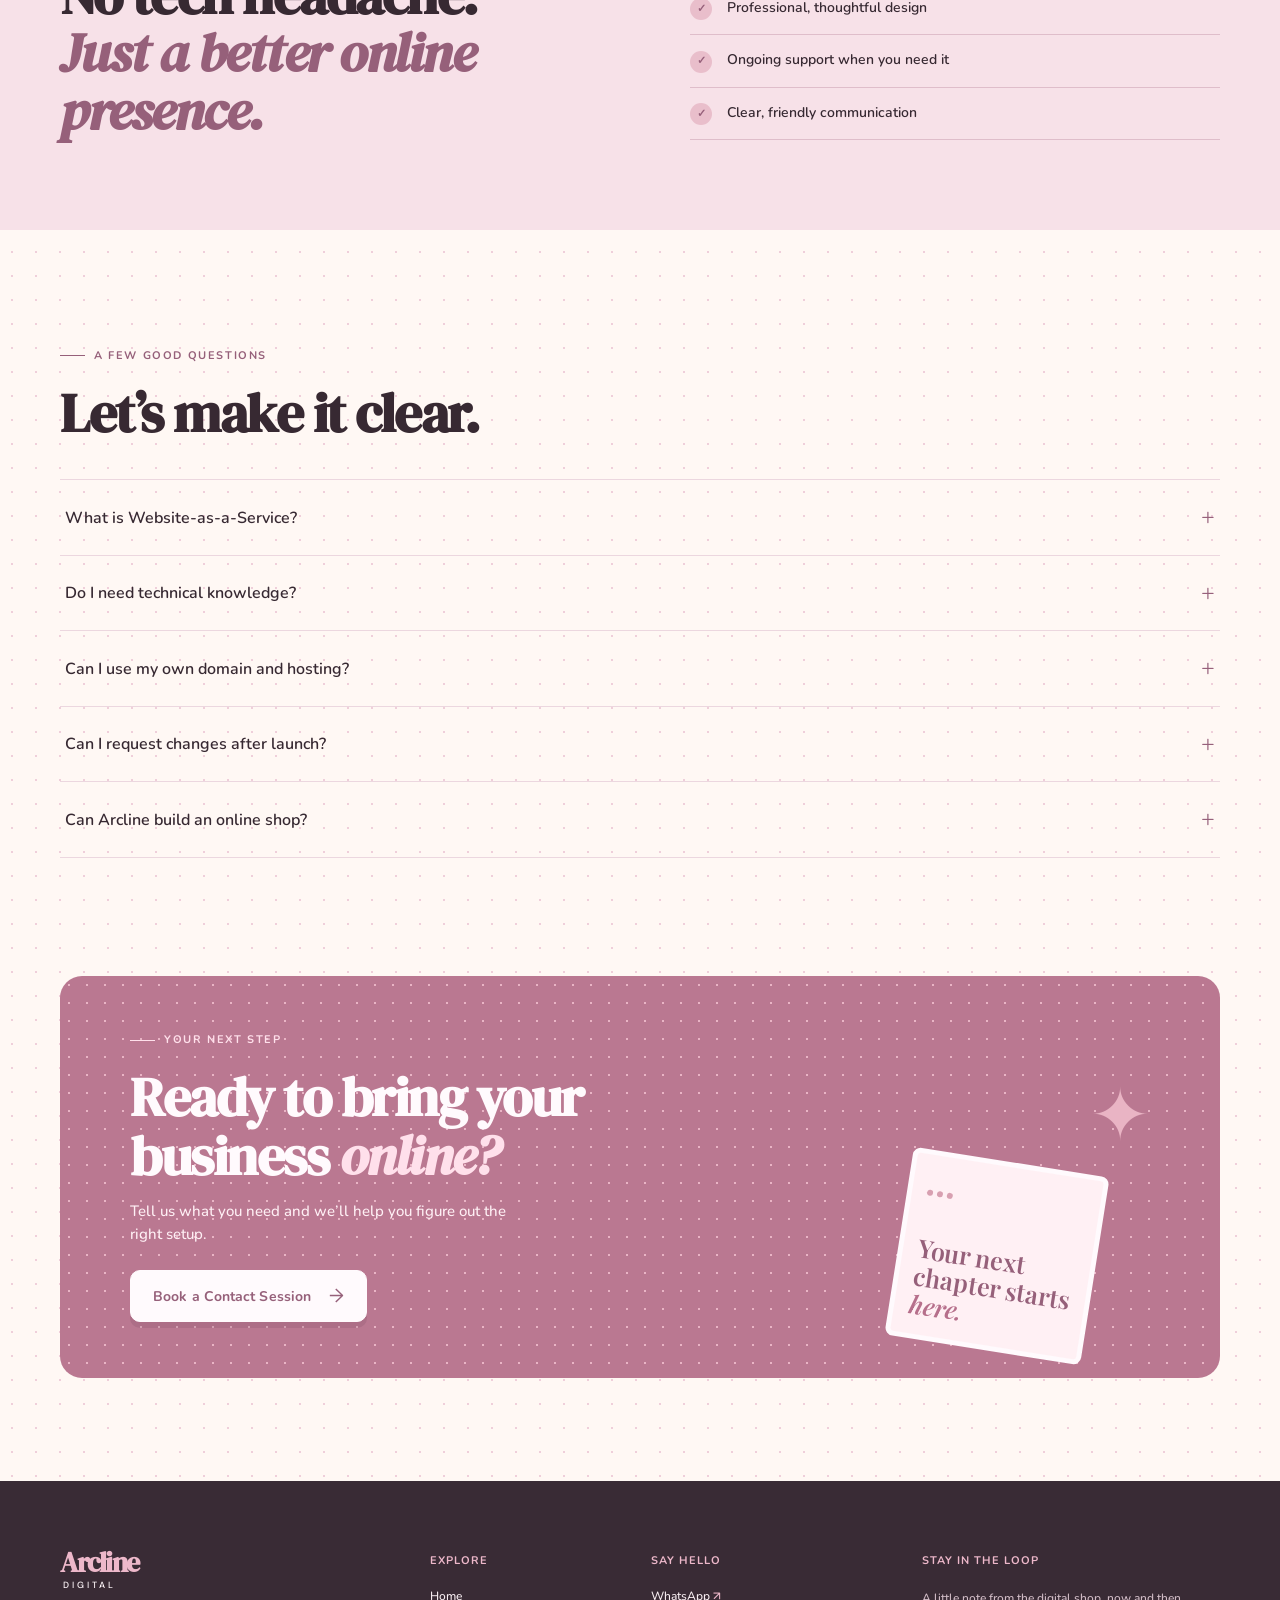
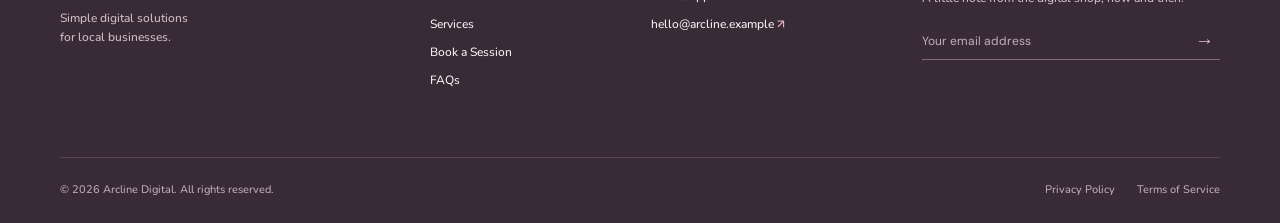
==== commit c0ec4871: "Add files via upload" ====
--- a/index.html
+++ b/index.html
@@ -65,7 +65,24 @@
 
       <section class="audience section-shell"><div class="audience-copy"><p class="eyebrow"><span></span> Who we help</p><h2>Built for businesses<br /><em>like yours.</em></h2><p>Whether you’re welcoming customers through a door, a booking, or a phone call — your digital home should make a wonderful first impression.</p><a class="text-link" href="services.html">See our website plans <span>→</span></a></div><div class="business-grid"><div>🍽️<span>Restaurants<br />&amp; Cafés</span></div><div>💈<span>Salons<br />&amp; Barbers</span></div><div>🏥<span>Clinics</span></div><div>🏋️<span>Gyms</span></div><div>🏨<span>Hotels &amp;<br />Guesthouses</span></div><div>📚<span>Coaching<br />Centres</span></div><div>🛍️<span>Local Shops</span></div><div>🔧<span>Service<br />Businesses</span></div></div></section>
 
-      <section class="plans-preview section-shell"><div class="section-heading centered"><p class="eyebrow"><span></span> Simple plans, no surprises</p><h2>A little something for<br /><em>every kind of business.</em></h2><p>Start with what you need today. You can always grow from there.</p></div><div class="plan-grid"><article class="plan-card"><div><p class="plan-label">The essentials</p><h3>Starter</h3><p>For a clear, confident first step online.</p></div><p class="price">₹XXX <small>/ month</small></p><ul><li>Professional website</li><li>Mobile responsive</li><li>WhatsApp integration</li><li>Basic maintenance</li></ul><a class="button button-outline choose-plan" data-plan="Starter" href="booking.html?plan=Starter">View Plan <span>→</span></a></article><article class="plan-card featured"><p class="recommended">Most popular</p><div><p class="plan-label">A complete presence</p><h3>Business</h3><p>For businesses ready to do a little more.</p></div><p class="price">₹XXX <small>/ month</small></p><ul><li>Multi-page website</li><li>Custom branding</li><li>Google Maps &amp; forms</li><li>Updates &amp; analytics</li></ul><a class="button choose-plan" data-plan="Business" href="booking.html?plan=Business">View Plan <span>→</span></a></article><article class="plan-card"><div><p class="plan-label">Show and sell</p><h3>Shop</h3><p>For showcasing products or taking orders.</p></div><p class="price">₹XXX <small>/ month</small></p><ul><li>Product catalogue</li><li>Product pages</li><li>Ordering options</li><li>Ongoing support</li></ul><a class="button button-outline choose-plan" data-plan="Shop" href="booking.html?plan=Shop">View Plan <span>→</span></a></article></div><div class="centered"><a class="text-link" href="services.html">Compare all plans <span>→</span></a></div></section>
+      <section class="plans-preview section-shell"><div class="section-heading centered"><p class="eyebrow"><span></span> Simple plans, no surprises</p><h2>A little something for<br /><em>every kind of business.</em></h2><p>Start with what you need today. You can always grow from there.</p></div>
+    <div class="plan-category">
+      <div class="category-heading centered"><p class="eyebrow"><span></span> Website-Care</p><h3>Care included, every month.</h3><p>We build your website and keep it healthy — updates, maintenance and support are all part of your plan.</p></div>
+      <div class="plan-grid">
+        <article class="plan-card" data-plan-key="starter"><div><p class="plan-label">The essentials</p><h3>Starter</h3><p>For a clear, confident first step online.</p></div><p class="price">₹XXX <small>/ month</small></p><ul><li>Professional website</li><li>Mobile responsive</li><li>WhatsApp integration</li><li>Basic maintenance</li></ul><a class="button button-outline choose-plan" data-plan="Starter" href="booking.html?plan=Starter">View Plan <span>→</span></a></article>
+        <article class="plan-card featured" data-plan-key="business"><p class="recommended">Most popular</p><div><p class="plan-label">A complete presence</p><h3>Business</h3><p>For businesses ready to do a little more.</p></div><p class="price">₹XXX <small>/ month</small></p><ul><li>Multi-page website</li><li>Custom branding</li><li>Google Maps &amp; forms</li><li>Updates &amp; analytics</li></ul><a class="button choose-plan" data-plan="Business" href="booking.html?plan=Business">View Plan <span>→</span></a></article>
+        <article class="plan-card" data-plan-key="shop"><div><p class="plan-label">Show and sell</p><h3>Shop</h3><p>For showcasing products or taking orders.</p></div><p class="price">₹XXX <small>/ month</small></p><ul><li>Product catalogue</li><li>Product pages</li><li>Ordering options</li><li>Ongoing support</li></ul><a class="button button-outline choose-plan" data-plan="Shop" href="booking.html?plan=Shop">View Plan <span>→</span></a></article>
+      </div>
+    </div>
+    <div class="plan-category">
+      <div class="category-heading centered"><p class="eyebrow"><span></span> One-Time</p><h3>Pay once. It’s yours, forever.</h3><p>Your website built and launched for a single payment — no monthly care. Only your hosting is paid directly by you.</p></div>
+      <div class="plan-grid">
+        <article class="plan-card one-time" data-plan-key="one-time-starter"><div><p class="plan-label">A confident first step</p><h3>Starter</h3><p>A simple, polished website that’s yours from day one.</p></div><p class="price">₹XXX <small>one-time</small></p><ul><li>1–3 page website</li><li>Mobile responsive</li><li>WhatsApp button</li><li>Hosting setup &amp; handover</li></ul><a class="button button-outline choose-plan" data-plan="One-Time Starter" href="booking.html?plan=One-Time%20Starter">View Plan <span>→</span></a></article>
+        <article class="plan-card one-time featured" data-plan-key="one-time-intermediate"><p class="recommended">Balanced choice</p><div><p class="plan-label">Your complete presence</p><h3>Intermediate</h3><p>A fuller website you fully own from the start.</p></div><p class="price">₹XXX <small>one-time</small></p><ul><li>Multi-page website</li><li>Custom branding</li><li>Contact forms &amp; map</li><li>Hosting setup &amp; handover</li></ul><a class="button choose-plan" data-plan="One-Time Intermediate" href="booking.html?plan=One-Time%20Intermediate">View Plan <span>→</span></a></article>
+        <article class="plan-card one-time" data-plan-key="one-time-high"><div><p class="plan-label">Everything included</p><h3>High</h3><p>A complete digital home, built to be yours to keep.</p></div><p class="price">₹XXX <small>one-time</small></p><ul><li>Full multi-page build</li><li>Custom design &amp; catalogue</li><li>Integrations &amp; analytics</li><li>Hosting setup &amp; handover</li></ul><a class="button button-outline choose-plan" data-plan="One-Time High" href="booking.html?plan=One-Time%20High">View Plan <span>→</span></a></article>
+      </div>
+    </div>
+    <div class="centered"><a class="text-link" href="services.html">Compare all plans <span>→</span></a></div></section>
 
       <section class="why-section"><div class="section-shell why-content"><div><p class="eyebrow"><span></span> Why Arcline</p><h2>No tech headache.<br /><em>Just a better online presence.</em></h2></div><ul><li><span>✓</span> Simple plans that are easy to understand</li><li><span>✓</span> Professional, thoughtful design</li><li><span>✓</span> Ongoing support when you need it</li><li><span>✓</span> Clear, friendly communication</li></ul></div></section>
 
--- a/pricing.css
+++ b/pricing.css
@@ -1 +1 @@
-.price{display:flex;align-items:baseline;flex-wrap:wrap;gap:7px}.price .regular-price{font:500 14px 'Nunito',var(--sans);letter-spacing:0;color:var(--muted);text-decoration:line-through;text-decoration-thickness:1.5px}.price .current-price{font:600 29px 'DM Serif Display',var(--serif);letter-spacing:-.8px;color:var(--espresso)}.price .discount-badge{display:inline-flex;align-items:center;background:#96607a;color:#fffafd;border-radius:5px;padding:4px 6px;font:800 8px 'Nunito',var(--sans);text-transform:uppercase;letter-spacing:.65px;transform:translateY(-2px)}.setup{color:var(--muted)}
+.price{display:flex;align-items:baseline;flex-wrap:wrap;gap:7px}.price .regular-price{font:500 14px 'Nunito',var(--sans);letter-spacing:0;color:var(--muted);text-decoration:line-through;text-decoration-thickness:1.5px}.price .current-price{font:600 29px 'DM Serif Display',var(--serif);letter-spacing:-.8px;color:var(--espresso)}.price .discount-badge{display:inline-flex;align-items:center;background:#96607a;color:#fffafd;border-radius:5px;padding:4px 6px;font:800 8px 'Nunito',var(--sans);text-transform:uppercase;letter-spacing:.65px;transform:translateY(-2px)}.setup{color:var(--muted)}.plan-category .plan-grid{margin:38px auto 0}.plan-category + .plan-category{margin-top:78px;padding-top:64px;border-top:1px solid var(--line)}.category-heading h3{font:600 clamp(24px,3vw,34px) var(--serif);letter-spacing:-1.3px;margin:0 0 8px}.category-heading .eyebrow{margin-bottom:14px}.category-heading>p:not(.eyebrow){color:var(--muted);font-size:15px;line-height:1.65;max-width:520px;margin:0 auto}.plans-preview .centered{margin-top:44px}.all-plans{display:block}.all-plans .plan-grid{margin-top:38px}.plan-card.one-time .price small{color:var(--caramel);font-weight:700}.discount-badge.one-time{background:transparent;color:var(--caramel);border:1px solid var(--caramel)}@media(max-width:800px){.all-plans{max-width:none}.plan-category + .plan-category{margin-top:52px;padding-top:42px}}
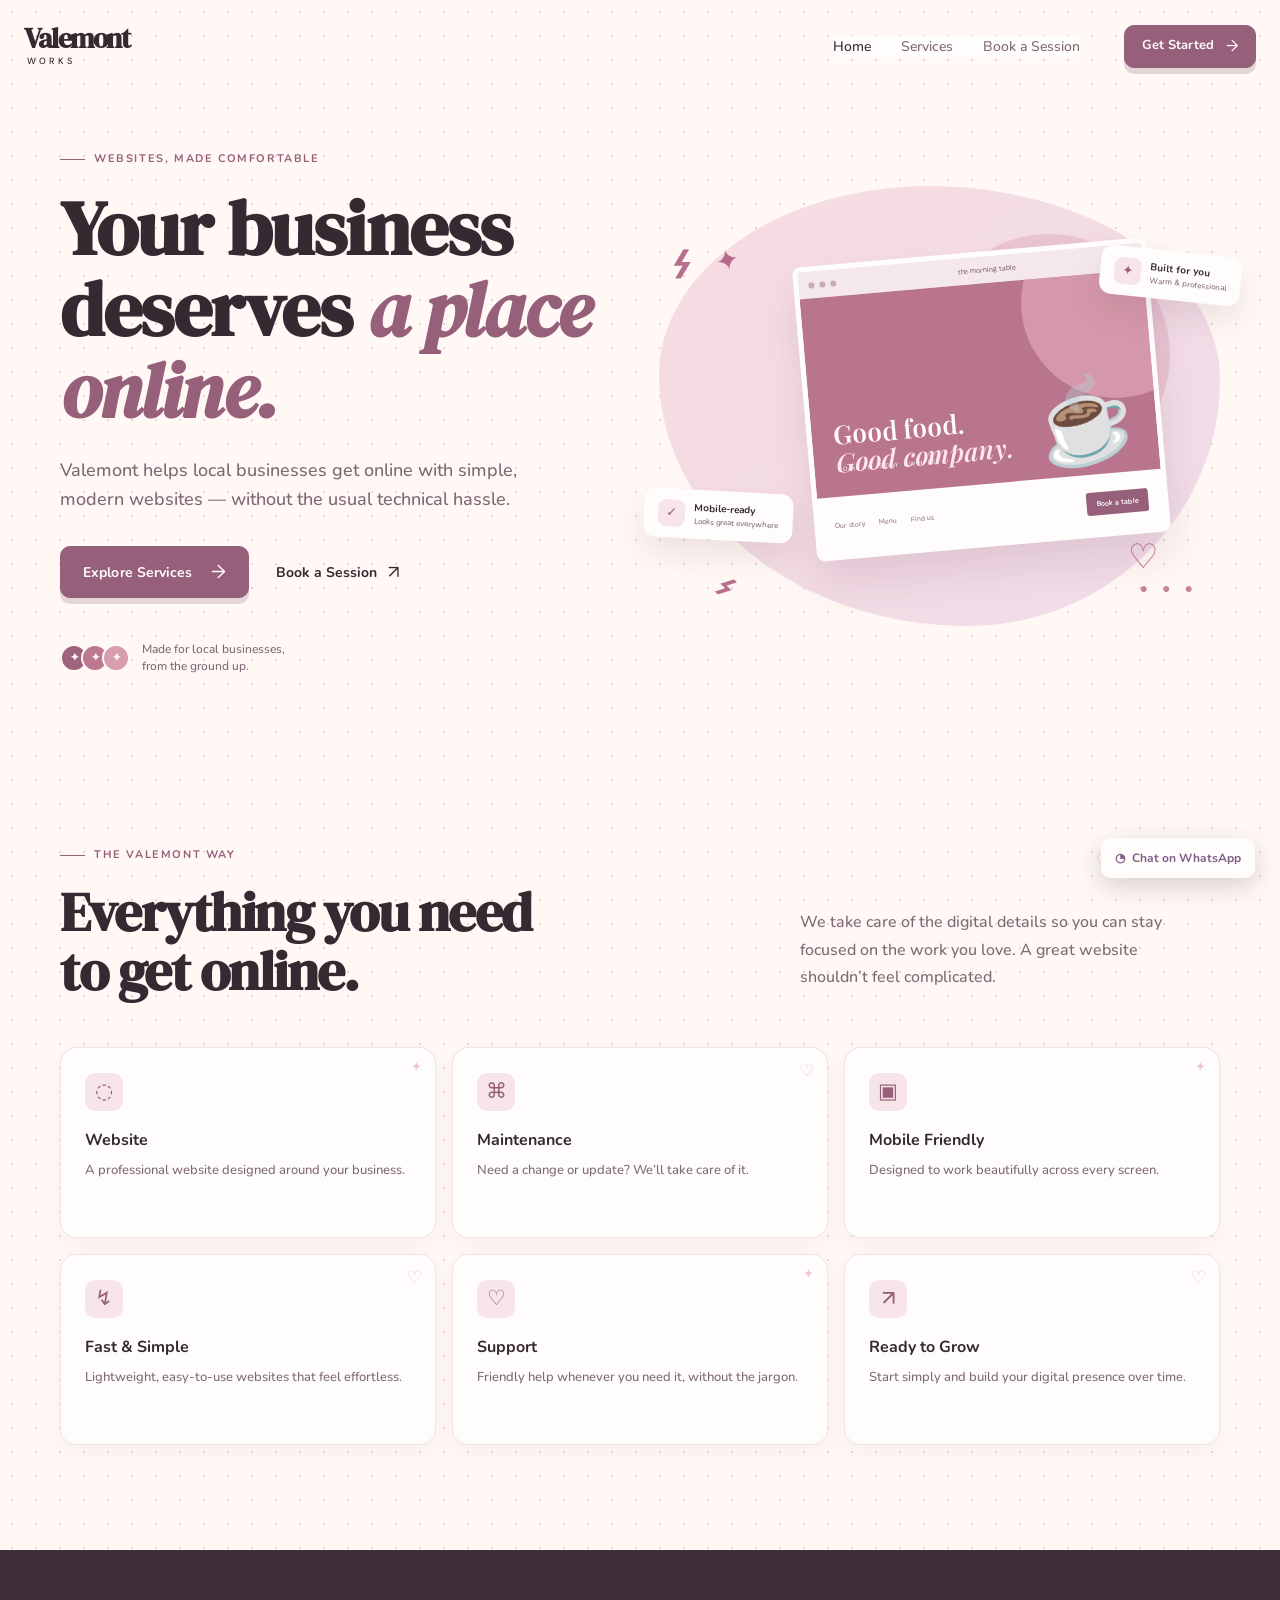
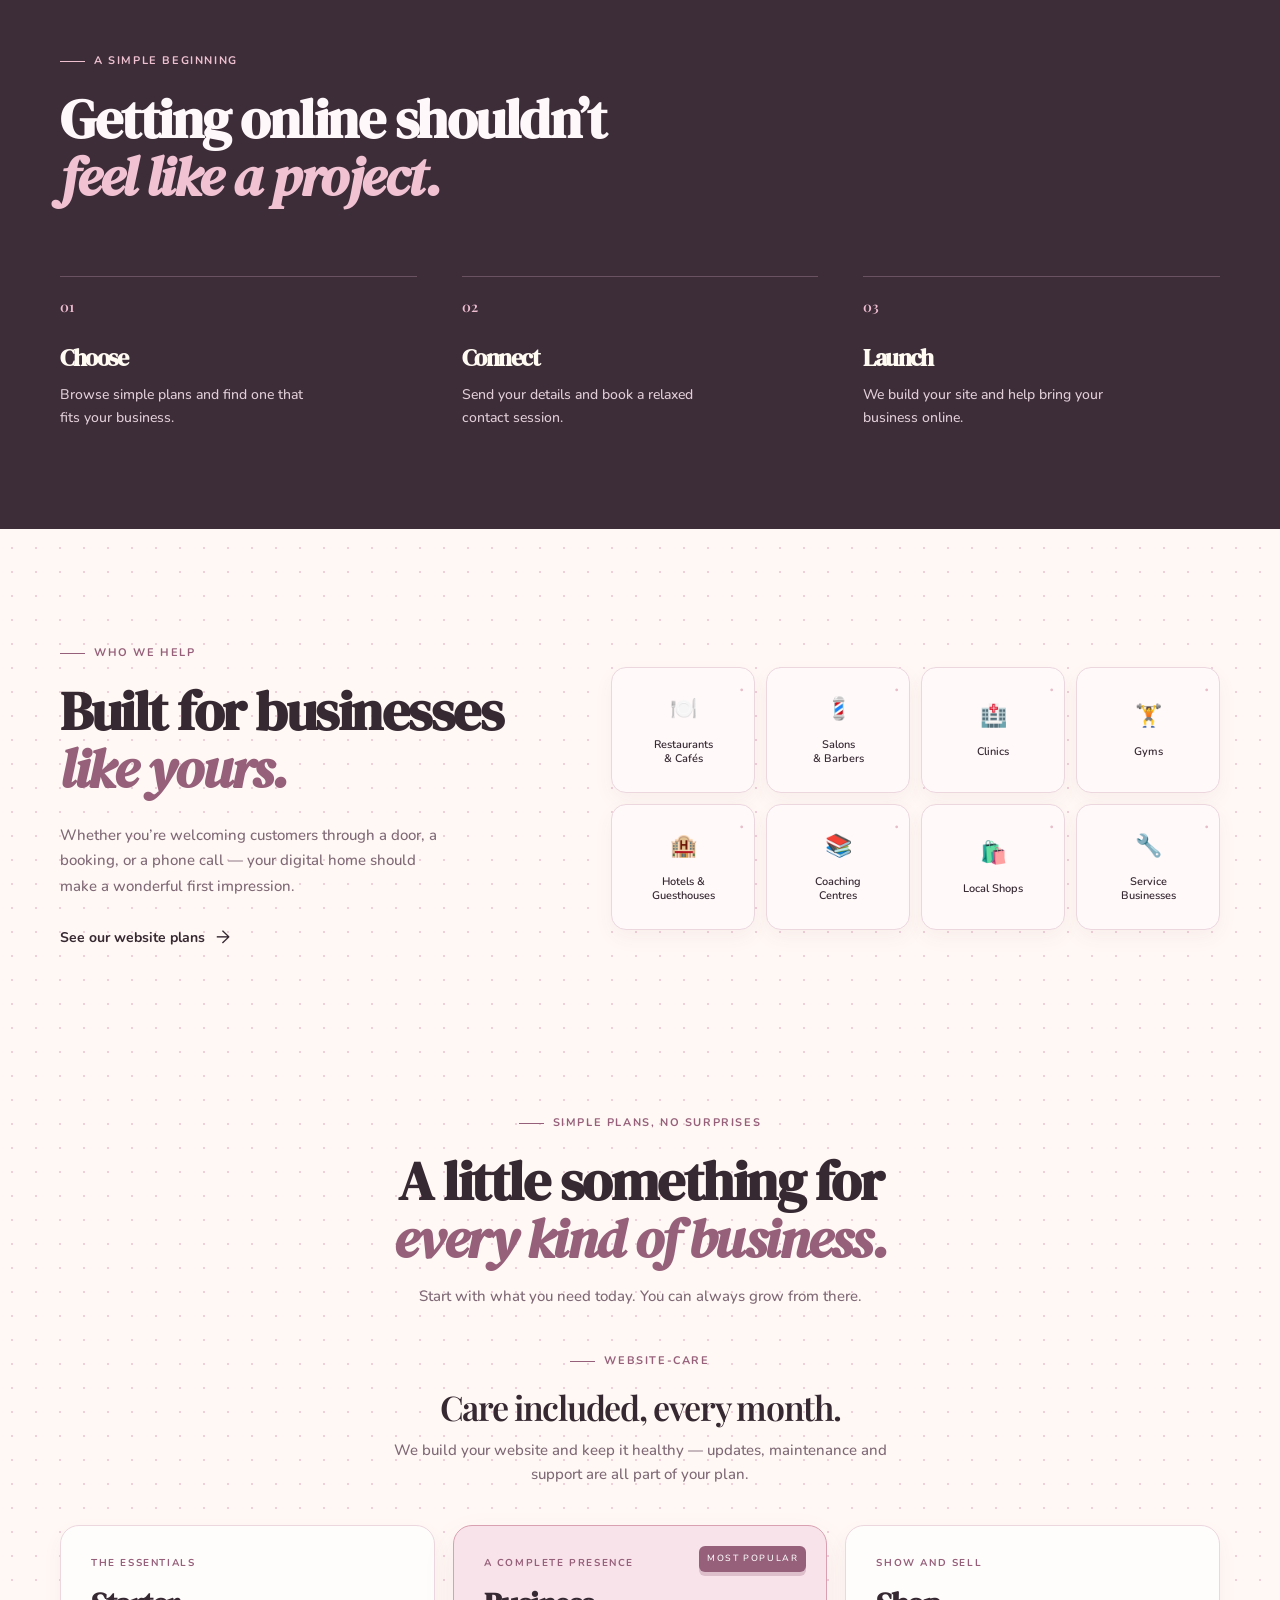
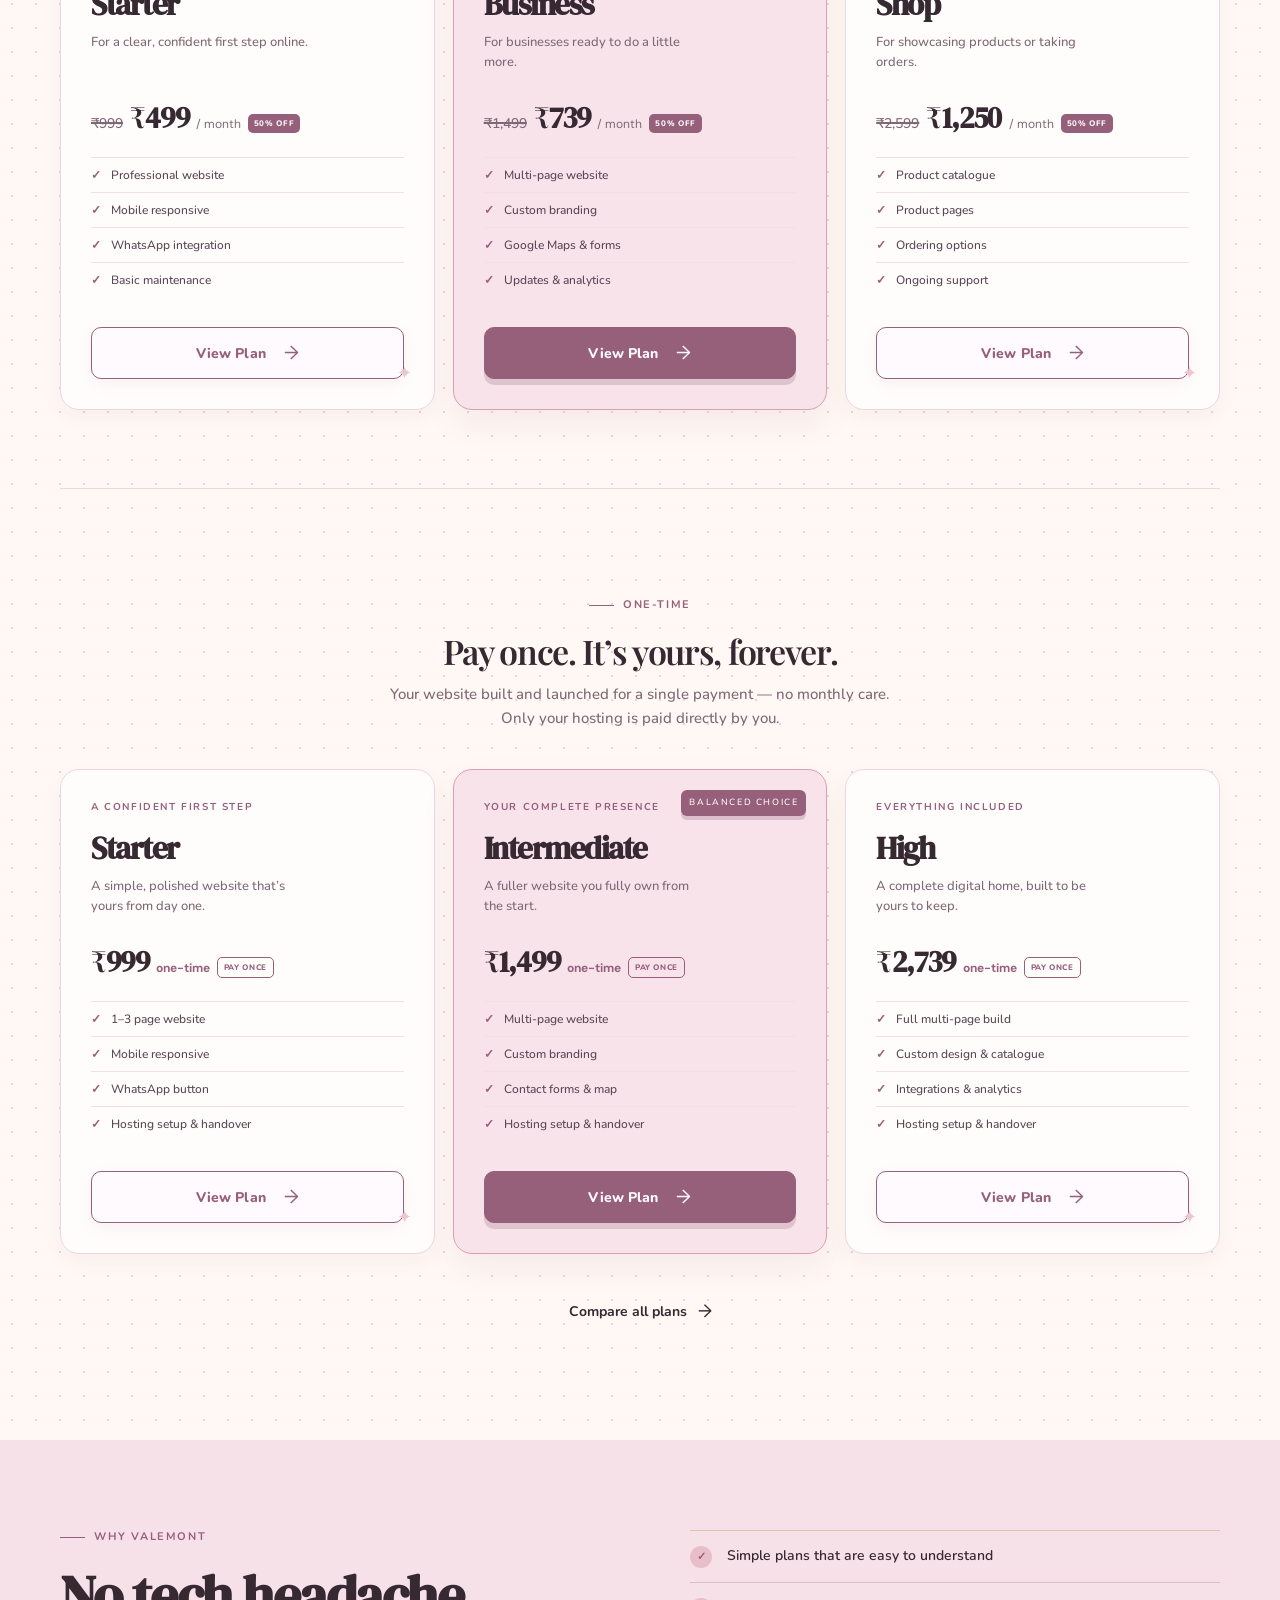
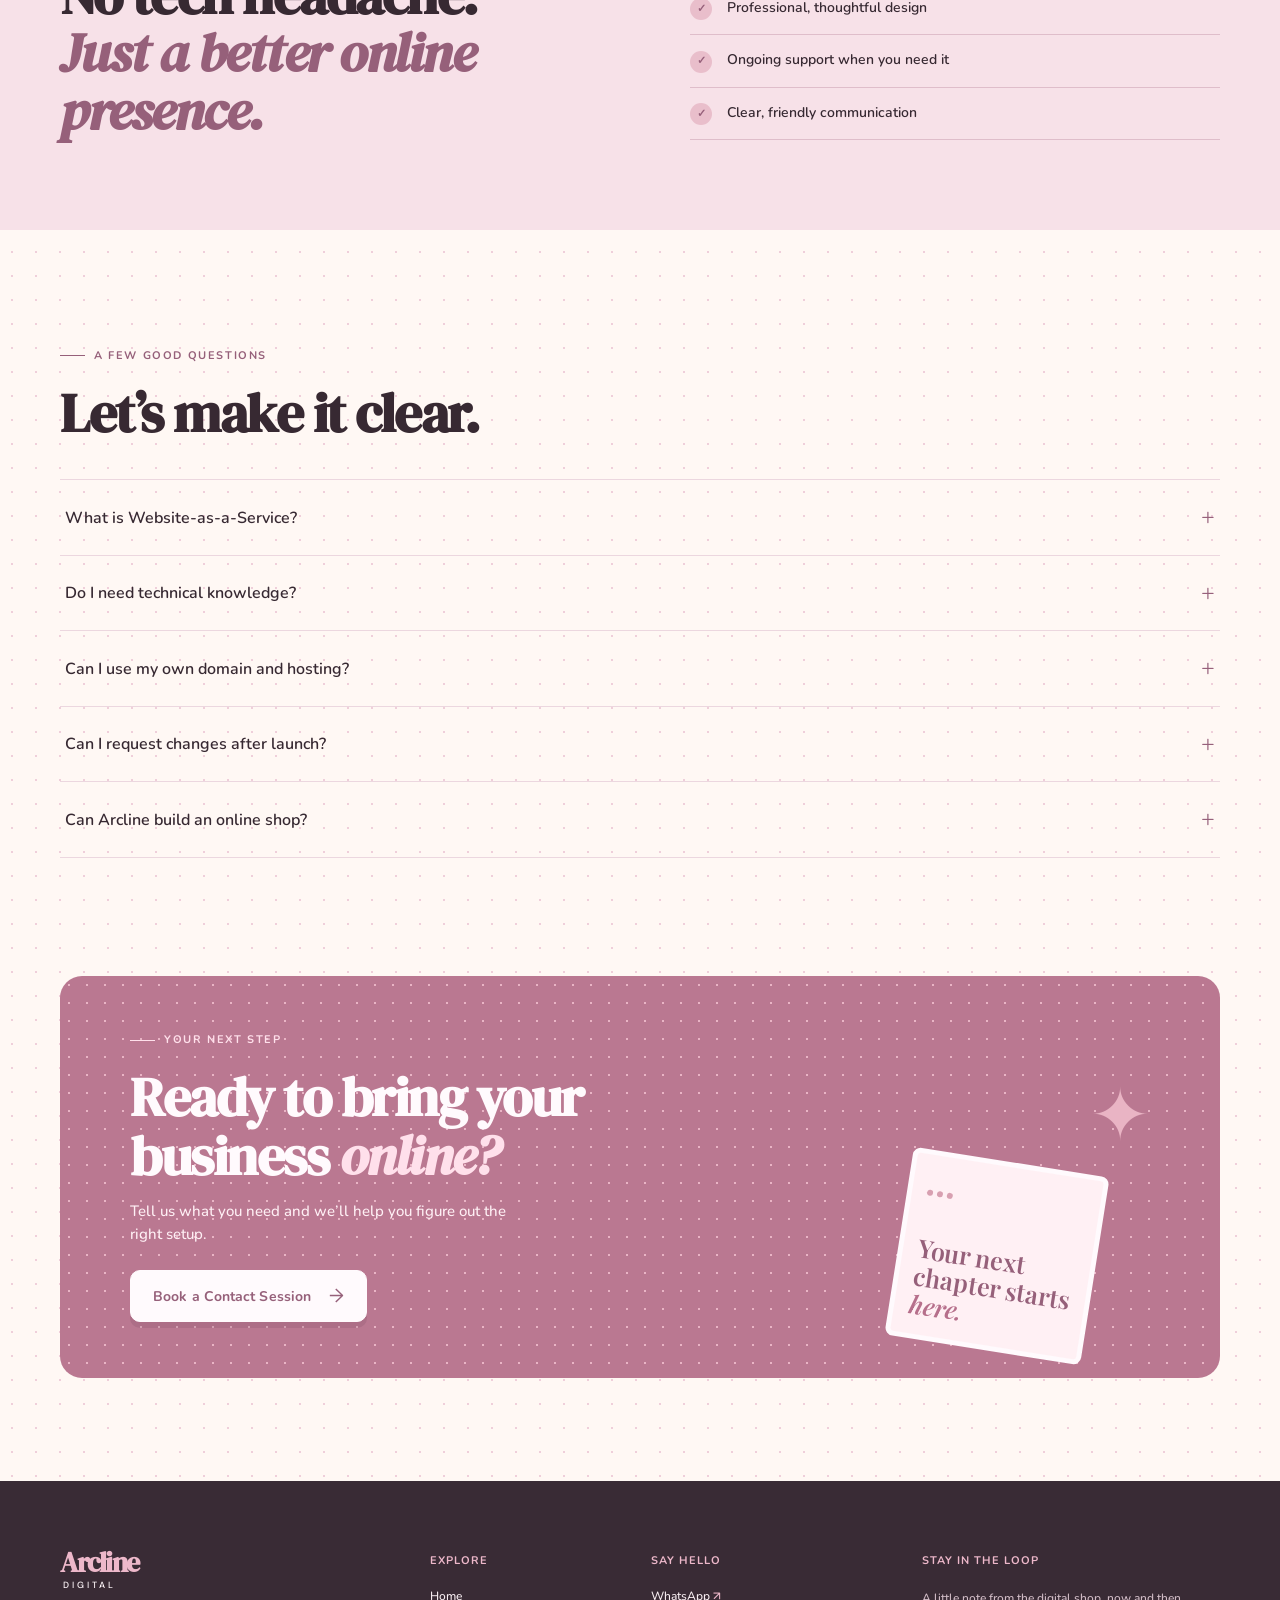
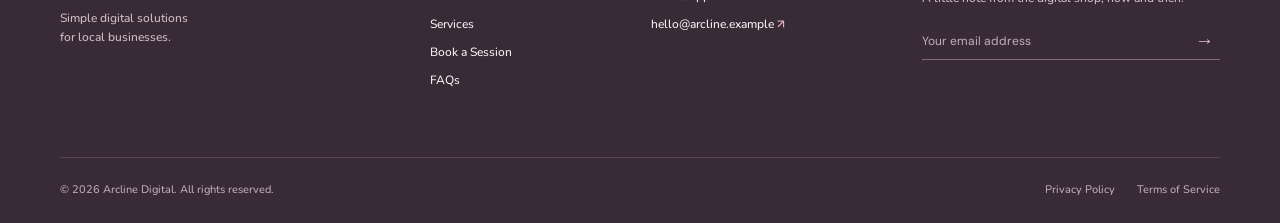
==== commit fe3735af: "Update index.html" ====
--- a/index.html
+++ b/index.html
@@ -4,7 +4,7 @@
     <meta charset="UTF-8" />
     <meta name="viewport" content="width=device-width, initial-scale=1.0" />
     <meta name="description" content="Arcline Digital makes professional websites simple for local businesses." />
-    <title>Arcline Digital — Simple websites for local businesses</title>
+    <title>Valemont Works — Simple websites for local businesses</title>
     <link rel="preconnect" href="https://fonts.googleapis.com" />
     <link rel="preconnect" href="https://fonts.gstatic.com" crossorigin />
     <link href="https://fonts.googleapis.com/css2?family=DM+Sans:wght@400;500;600;700&family=Playfair+Display:wght@600;700&display=swap" rel="stylesheet" />
@@ -15,7 +15,7 @@
   </head>
   <body>
     <header class="site-header">
-      <a class="brand" href="index.html" aria-label="Arcline Digital home"><span>Arcline</span><small>Digital</small></a>
+      <a class="brand" href="index.html" aria-label="Arcline Digital home"><span>Valemont</span><small>Works</small></a>
       <button class="menu-button" aria-label="Open navigation" aria-expanded="false"><i></i><i></i></button>
       <nav class="site-nav" aria-label="Main navigation">
         <a class="active" href="index.html">Home</a><a href="services.html">Services</a><a href="booking.html">Book a Session</a>
@@ -28,7 +28,7 @@
         <div class="hero-copy">
           <p class="eyebrow"><span></span> Websites, made comfortable</p>
           <h1>Your business deserves <em>a place online.</em></h1>
-          <p class="hero-text">Arcline helps local businesses get online with simple, modern websites — without the usual technical hassle.</p>
+          <p class="hero-text">Valemont helps local businesses get online with simple, modern websites — without the usual technical hassle.</p>
           <div class="button-row"><a class="button" href="services.html">Explore Services <span>→</span></a><a class="text-link" href="booking.html">Book a Session <span>↗</span></a></div>
           <div class="trust-line"><span class="tiny-avatars"><b>✦</b><b>✦</b><b>✦</b></span><span>Made for local businesses,<br />from the ground up.</span></div>
         </div>
@@ -46,7 +46,7 @@
       </section>
 
       <section class="intro-section section-shell">
-        <div><p class="eyebrow"><span></span> The Arcline way</p><h2>Everything you need<br />to get online.</h2></div>
+        <div><p class="eyebrow"><span></span> The Valemont way</p><h2>Everything you need<br />to get online.</h2></div>
         <p>We take care of the digital details so you can stay focused on the work you love. A great website shouldn’t feel complicated.</p>
       </section>
       <section class="features section-shell">
@@ -84,7 +84,7 @@
     </div>
     <div class="centered"><a class="text-link" href="services.html">Compare all plans <span>→</span></a></div></section>
 
-      <section class="why-section"><div class="section-shell why-content"><div><p class="eyebrow"><span></span> Why Arcline</p><h2>No tech headache.<br /><em>Just a better online presence.</em></h2></div><ul><li><span>✓</span> Simple plans that are easy to understand</li><li><span>✓</span> Professional, thoughtful design</li><li><span>✓</span> Ongoing support when you need it</li><li><span>✓</span> Clear, friendly communication</li></ul></div></section>
+      <section class="why-section"><div class="section-shell why-content"><div><p class="eyebrow"><span></span> Why Valemont</p><h2>No tech headache.<br /><em>Just a better online presence.</em></h2></div><ul><li><span>✓</span> Simple plans that are easy to understand</li><li><span>✓</span> Professional, thoughtful design</li><li><span>✓</span> Ongoing support when you need it</li><li><span>✓</span> Clear, friendly communication</li></ul></div></section>
 
       <section class="faq section-shell" id="faqs"><div class="section-heading"><p class="eyebrow"><span></span> A few good questions</p><h2>Let’s make it clear.</h2></div><div class="accordion"><details><summary>What is Website-as-a-Service?<span>+</span></summary><p>Website-as-a-Service, or WaaS, is a simple way to get a professional website without managing everything yourself. Arcline handles the website and ongoing support while you focus on your business.</p></details><details><summary>Do I need technical knowledge?<span>+</span></summary><p>No. Arcline is designed for business owners who don’t want to deal with technical setup. We’ll guide you through the process and handle the technical side.</p></details><details><summary>Can I use my own domain and hosting?<span>+</span></summary><p>Yes. We can work with your existing setup or help you get everything configured from scratch. The exact arrangement depends on your selected plan.</p></details><details><summary>Can I request changes after launch?<span>+</span></summary><p>Yes. Website updates and maintenance can be included depending on your selected plan. We’ll make the type and amount of updates clear before you begin.</p></details><details><summary>Can Arcline build an online shop?<span>+</span></summary><p>Yes. The Shop plan is for businesses that want to showcase products or offer ordering and e-commerce functionality. The exact features depend on your package.</p></details></div></section>
 
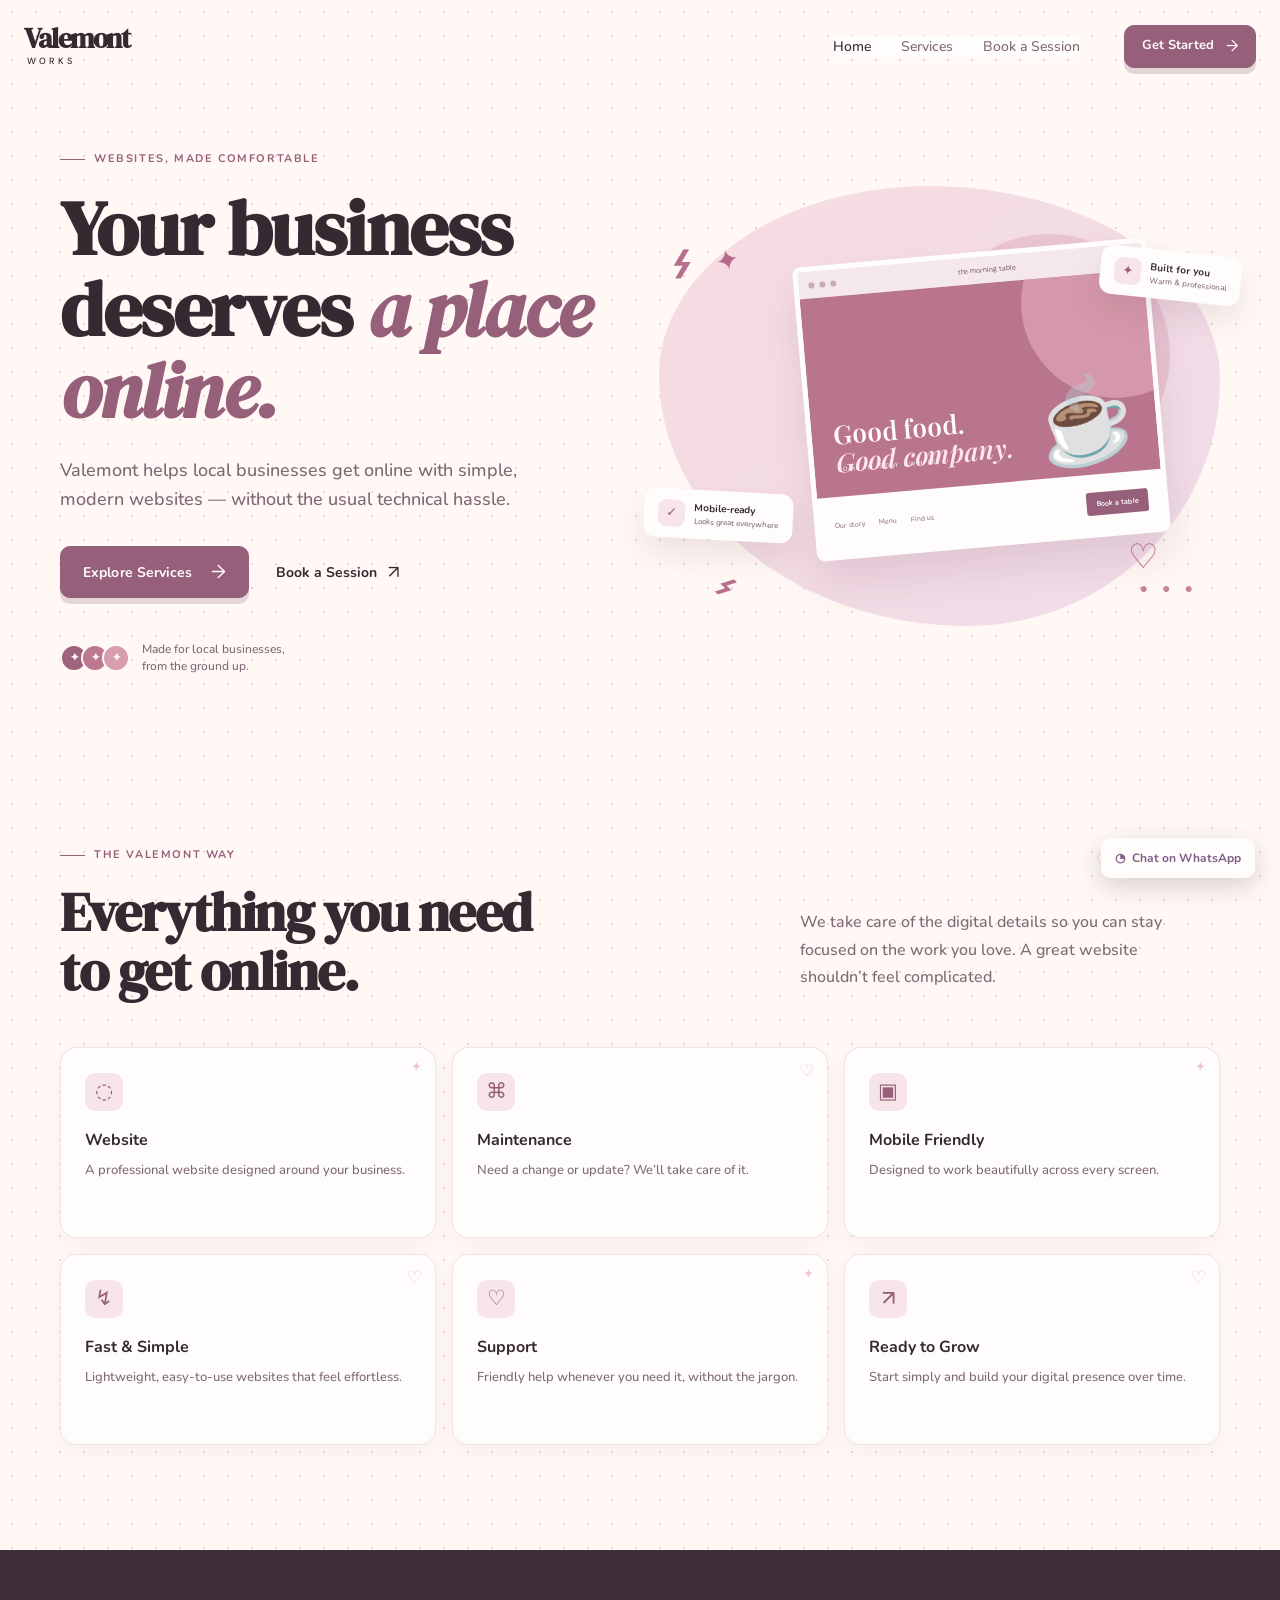
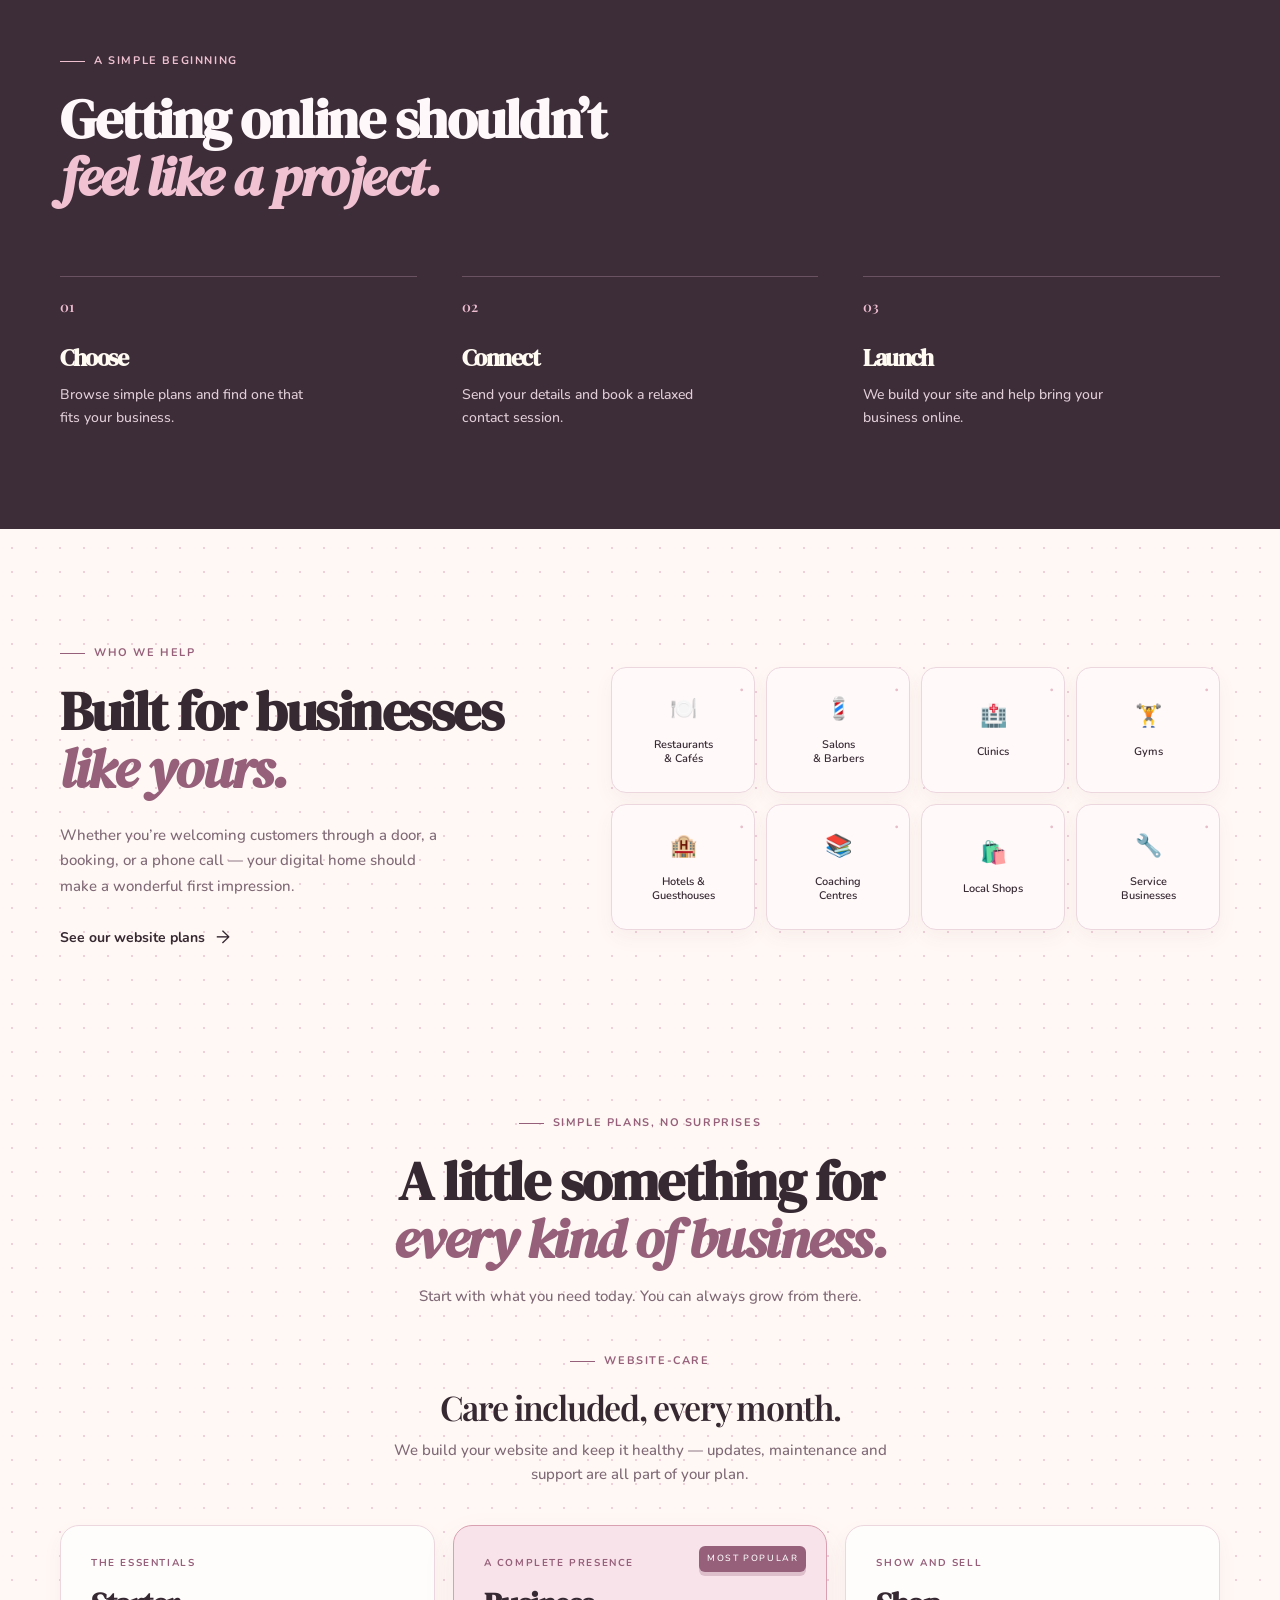
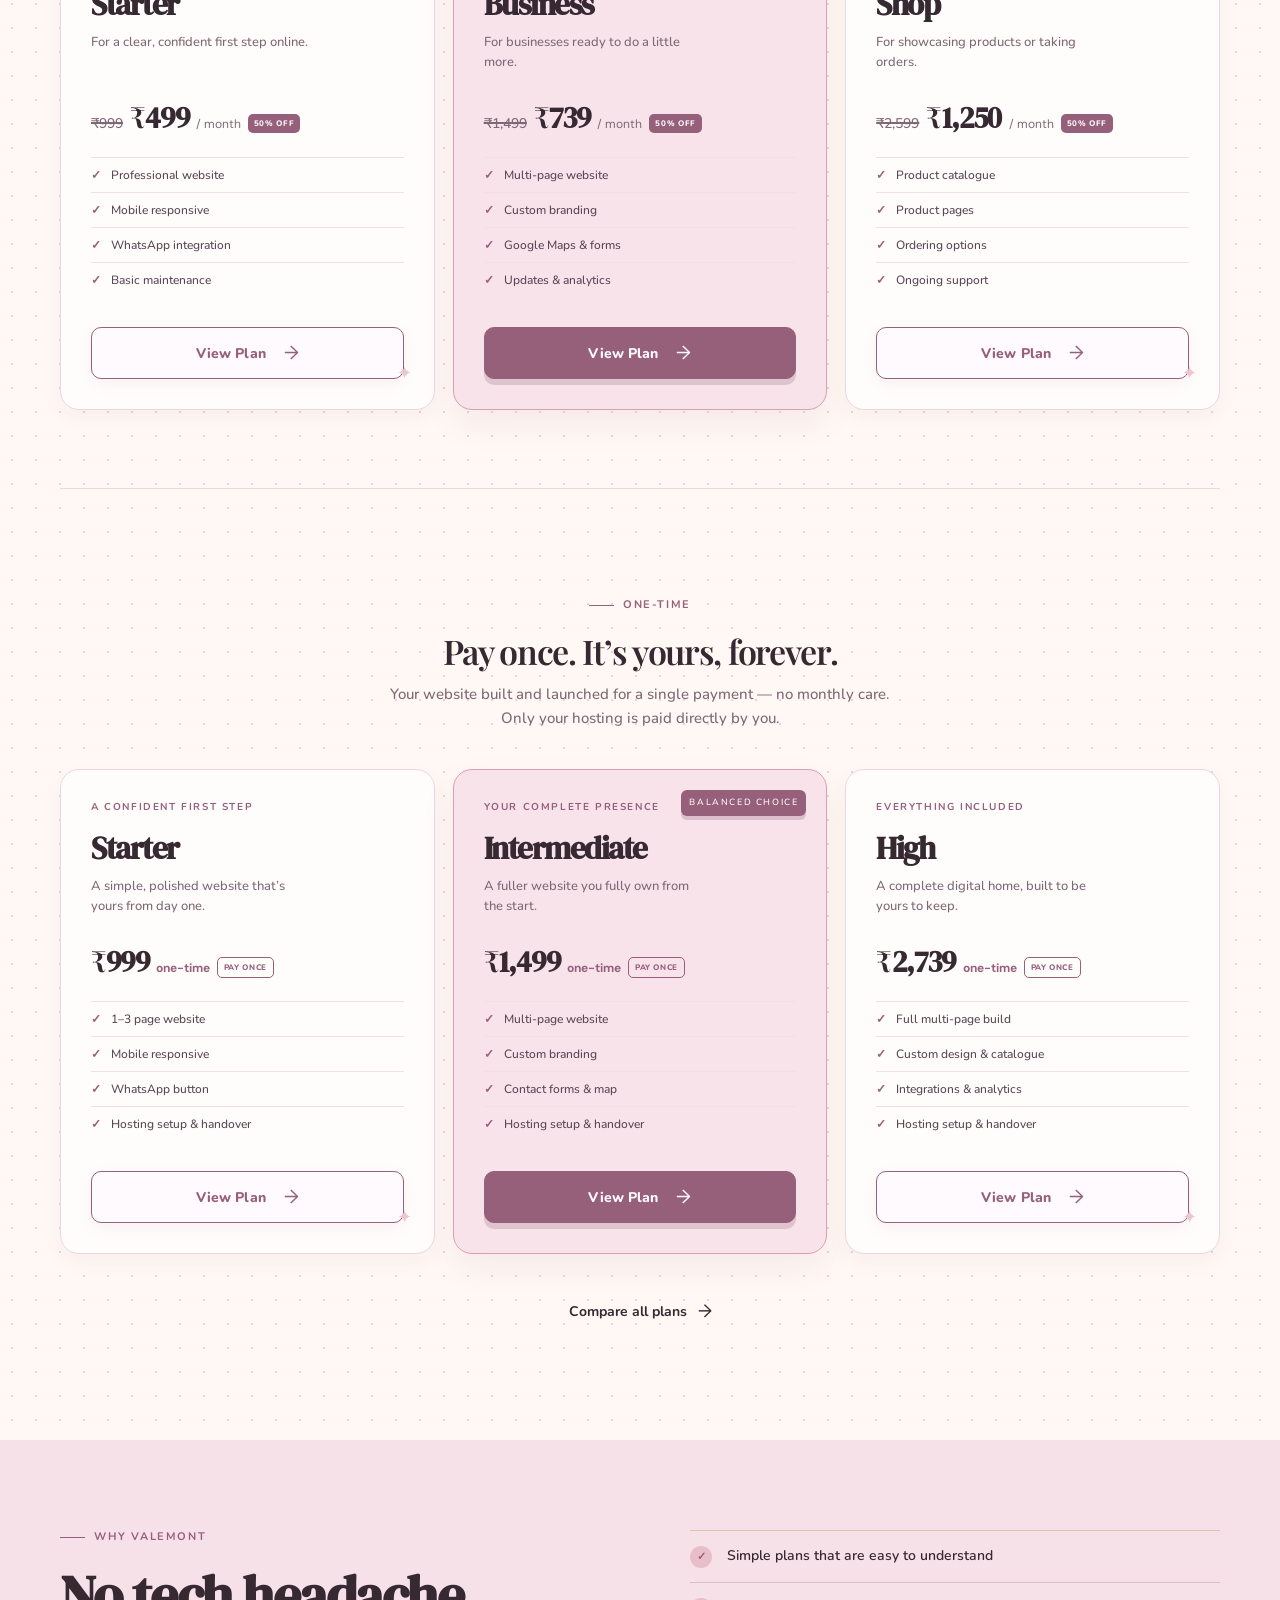
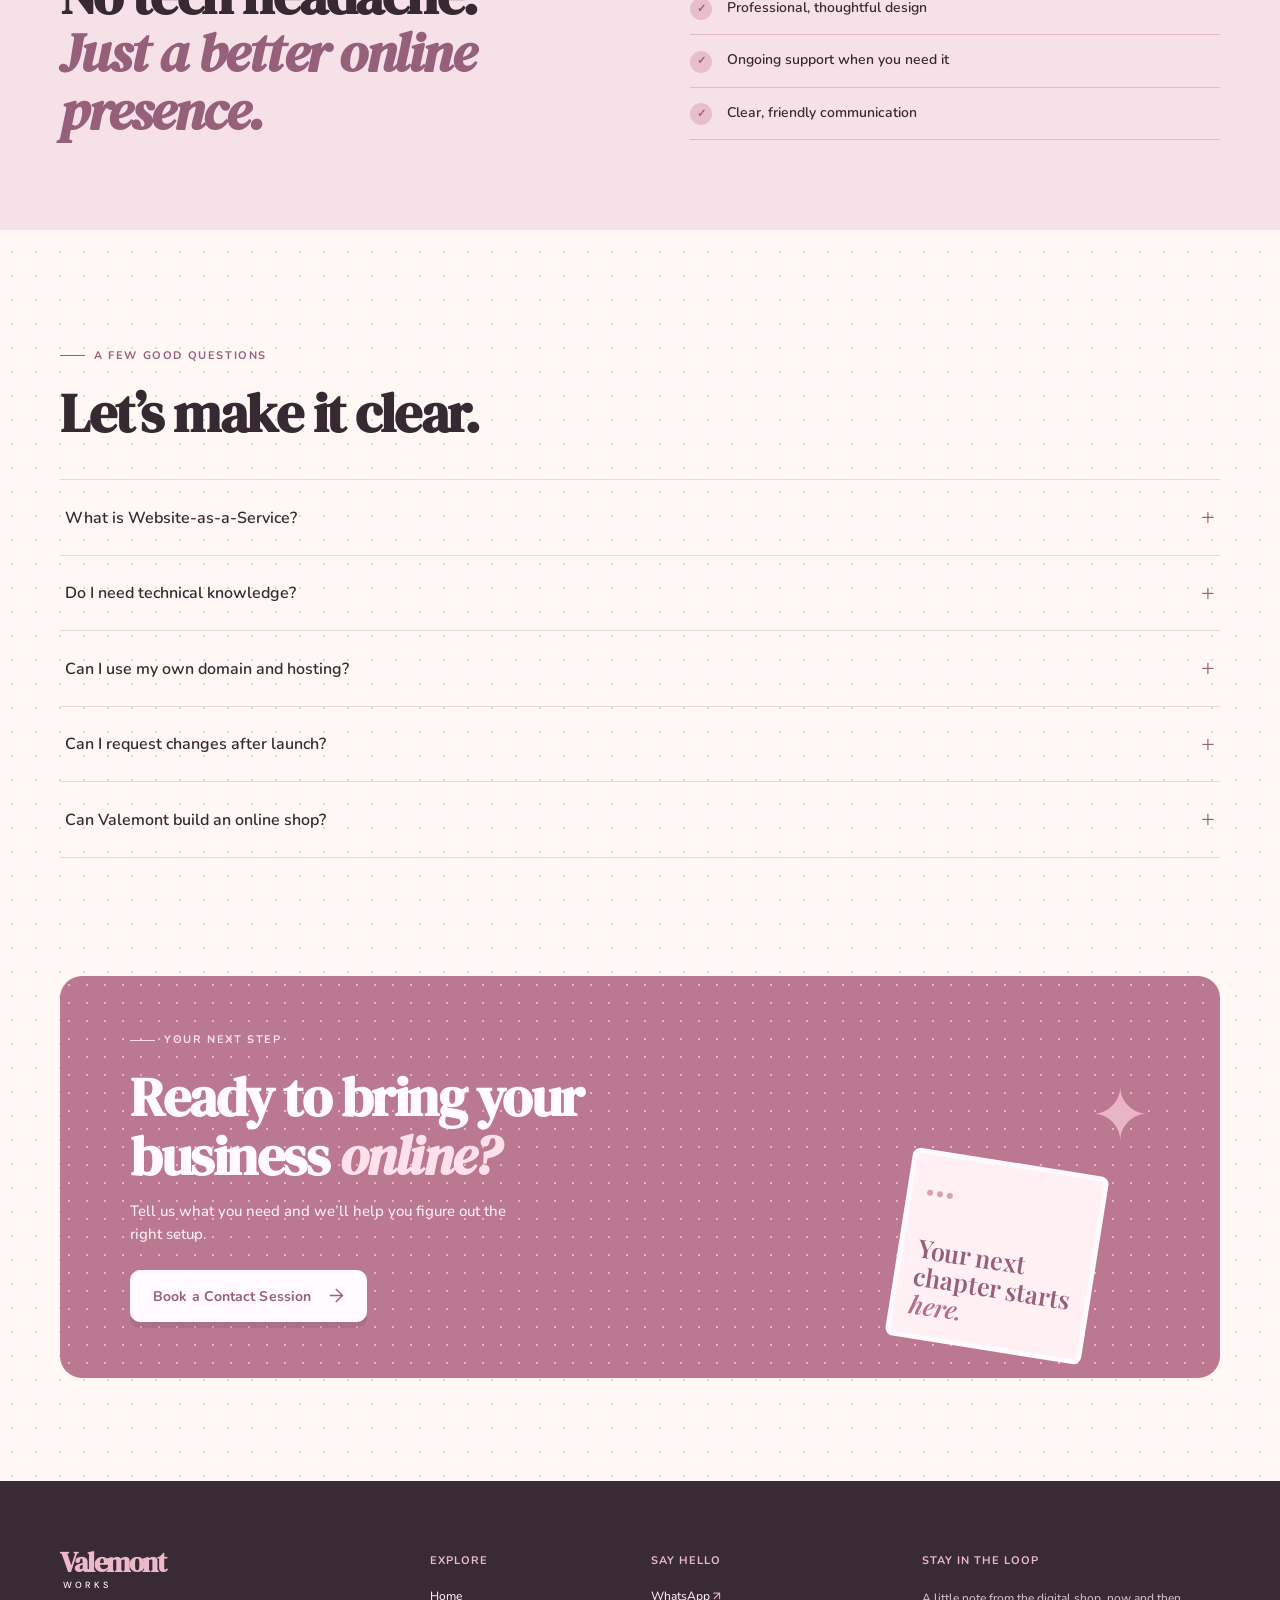
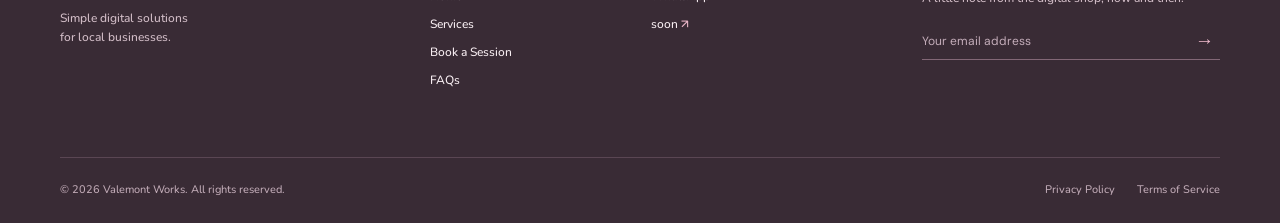
==== commit 6cd2d063: "Update index.html" ====
--- a/index.html
+++ b/index.html
@@ -86,11 +86,11 @@
 
       <section class="why-section"><div class="section-shell why-content"><div><p class="eyebrow"><span></span> Why Valemont</p><h2>No tech headache.<br /><em>Just a better online presence.</em></h2></div><ul><li><span>✓</span> Simple plans that are easy to understand</li><li><span>✓</span> Professional, thoughtful design</li><li><span>✓</span> Ongoing support when you need it</li><li><span>✓</span> Clear, friendly communication</li></ul></div></section>
 
-      <section class="faq section-shell" id="faqs"><div class="section-heading"><p class="eyebrow"><span></span> A few good questions</p><h2>Let’s make it clear.</h2></div><div class="accordion"><details><summary>What is Website-as-a-Service?<span>+</span></summary><p>Website-as-a-Service, or WaaS, is a simple way to get a professional website without managing everything yourself. Arcline handles the website and ongoing support while you focus on your business.</p></details><details><summary>Do I need technical knowledge?<span>+</span></summary><p>No. Arcline is designed for business owners who don’t want to deal with technical setup. We’ll guide you through the process and handle the technical side.</p></details><details><summary>Can I use my own domain and hosting?<span>+</span></summary><p>Yes. We can work with your existing setup or help you get everything configured from scratch. The exact arrangement depends on your selected plan.</p></details><details><summary>Can I request changes after launch?<span>+</span></summary><p>Yes. Website updates and maintenance can be included depending on your selected plan. We’ll make the type and amount of updates clear before you begin.</p></details><details><summary>Can Arcline build an online shop?<span>+</span></summary><p>Yes. The Shop plan is for businesses that want to showcase products or offer ordering and e-commerce functionality. The exact features depend on your package.</p></details></div></section>
+      <section class="faq section-shell" id="faqs"><div class="section-heading"><p class="eyebrow"><span></span> A few good questions</p><h2>Let’s make it clear.</h2></div><div class="accordion"><details><summary>What is Website-as-a-Service?<span>+</span></summary><p>Website-as-a-Service, or WaaS, is a simple way to get a professional website without managing everything yourself. Arcline handles the website and ongoing support while you focus on your business.</p></details><details><summary>Do I need technical knowledge?<span>+</span></summary><p>No. Arcline is designed for business owners who don’t want to deal with technical setup. We’ll guide you through the process and handle the technical side.</p></details><details><summary>Can I use my own domain and hosting?<span>+</span></summary><p>Yes. We can work with your existing setup or help you get everything configured from scratch. The exact arrangement depends on your selected plan.</p></details><details><summary>Can I request changes after launch?<span>+</span></summary><p>Yes. Website updates and maintenance can be included depending on your selected plan. We’ll make the type and amount of updates clear before you begin.</p></details><details><summary>Can Valemont build an online shop?<span>+</span></summary><p>Yes. The Shop plan is for businesses that want to showcase products or offer ordering and e-commerce functionality. The exact features depend on your package.</p></details></div></section>
 
       <section class="cta section-shell"><div><p class="eyebrow"><span></span> Your next step</p><h2>Ready to bring your<br />business <em>online?</em></h2><p>Tell us what you need and we’ll help you figure out the right setup.</p><a class="button" href="booking.html">Book a Contact Session <span>→</span></a></div><div class="cta-art"><span>✦</span><div class="mini-window"><i></i><i></i><i></i><b>Your next<br />chapter starts<br /><em>here.</em></b></div></div></section>
     </main>
-    <footer class="footer"><div class="footer-top section-shell"><div><a class="brand" href="index.html"><span>Arcline</span><small>Digital</small></a><p>Simple digital solutions<br />for local businesses.</p></div><div><h4>Explore</h4><a href="index.html">Home</a><a href="services.html">Services</a><a href="booking.html">Book a Session</a><a href="#faqs">FAQs</a></div><div><h4>Say hello</h4><a href="#">WhatsApp <span>↗</span></a><a href="mailto:hello@arcline.example">hello@arcline.example <span>↗</span></a></div><div><h4>Stay in the loop</h4><p>A little note from the digital shop, now and then.</p><form class="email-form"><input aria-label="Email address" placeholder="Your email address" type="email" /><button aria-label="Subscribe">→</button></form></div></div><div class="footer-bottom section-shell"><span>© 2026 Arcline Digital. All rights reserved.</span><div><a href="#">Privacy Policy</a><a href="#">Terms of Service</a></div></div></footer>
+    <footer class="footer"><div class="footer-top section-shell"><div><a class="brand" href="index.html"><span>Valemont</span><small>Works</small></a><p>Simple digital solutions<br />for local businesses.</p></div><div><h4>Explore</h4><a href="index.html">Home</a><a href="services.html">Services</a><a href="booking.html">Book a Session</a><a href="#faqs">FAQs</a></div><div><h4>Say hello</h4><a href="#">WhatsApp <span>↗</span></a><a href="mailto:hello@arcline.example">soon <span>↗</span></a></div><div><h4>Stay in the loop</h4><p>A little note from the digital shop, now and then.</p><form class="email-form"><input aria-label="Email address" placeholder="Your email address" type="email" /><button aria-label="Subscribe">→</button></form></div></div><div class="footer-bottom section-shell"><span>© 2026 Valemont Works. All rights reserved.</span><div><a href="#">Privacy Policy</a><a href="#">Terms of Service</a></div></div></footer>
     <a class="whatsapp" href="#" aria-label="Chat with Arcline on WhatsApp">◔ <span>Chat on WhatsApp</span></a>
     <script src="app.js"></script>
   </body>
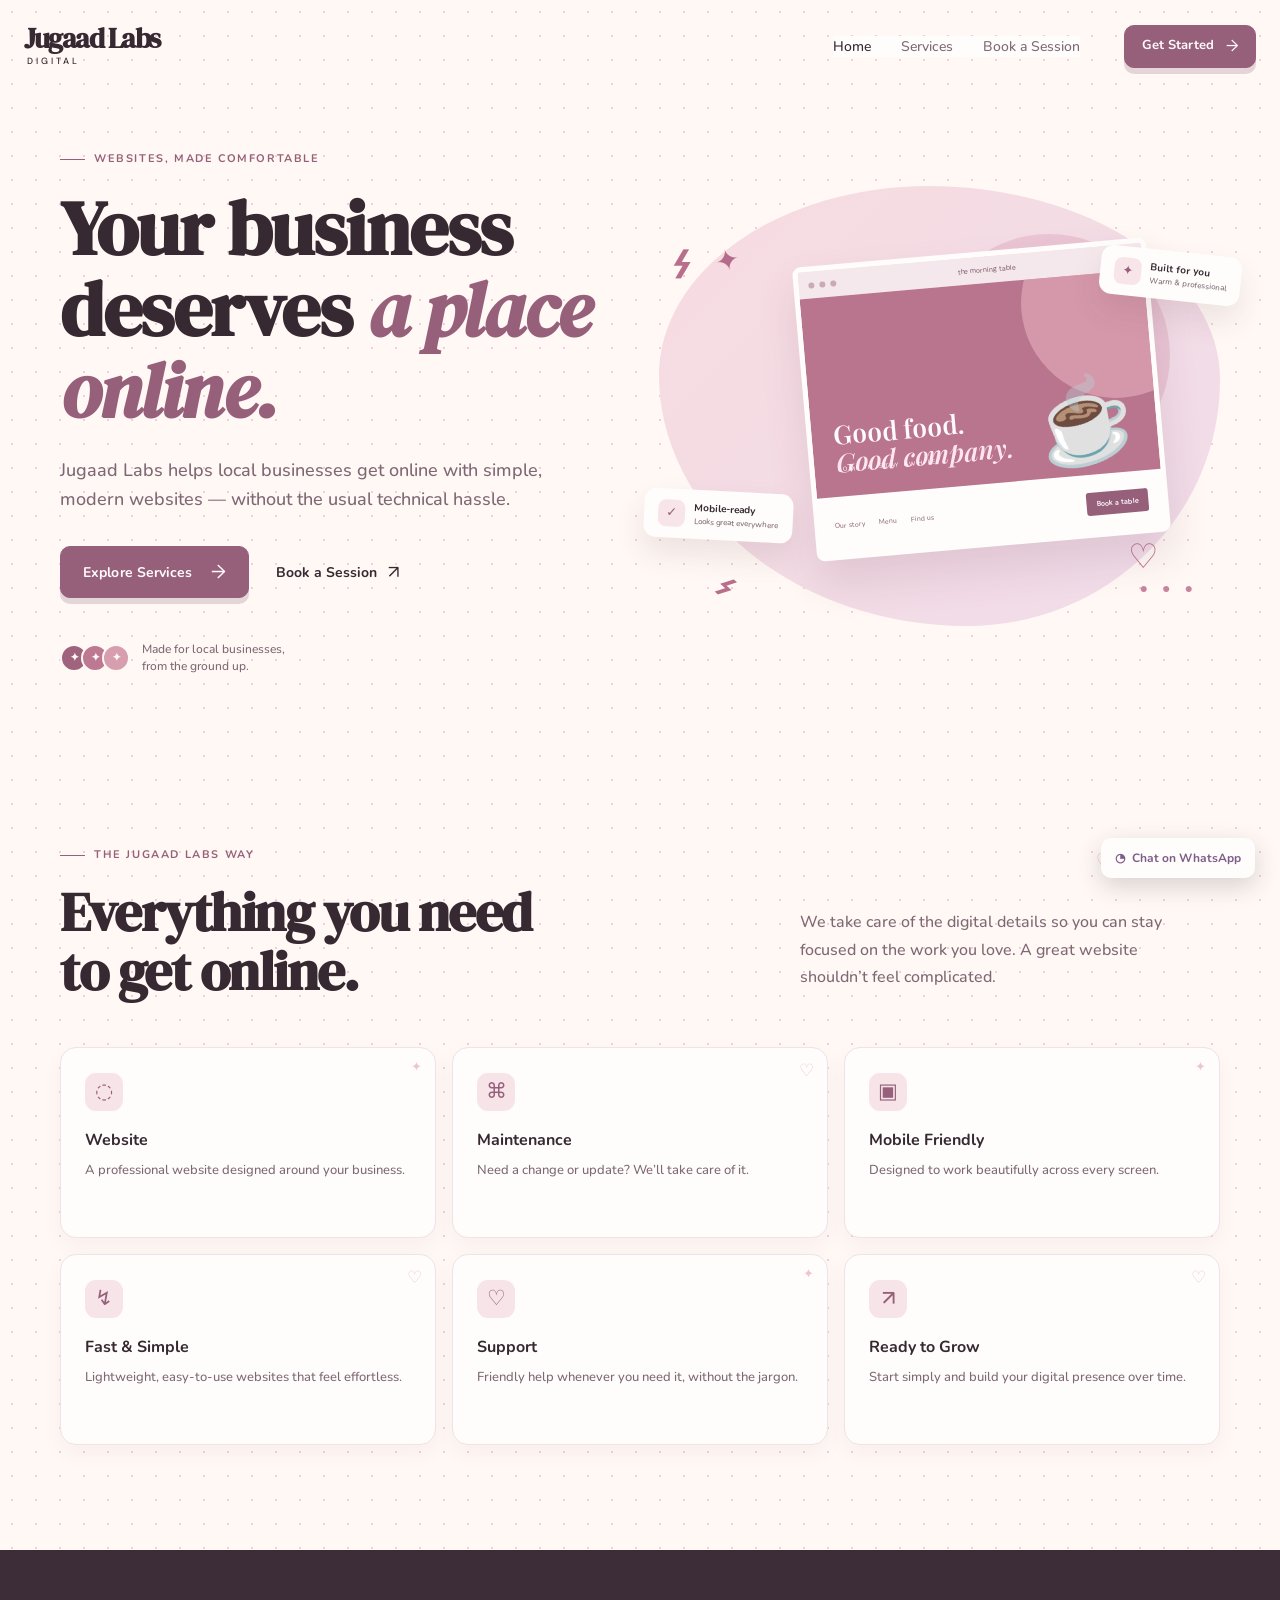
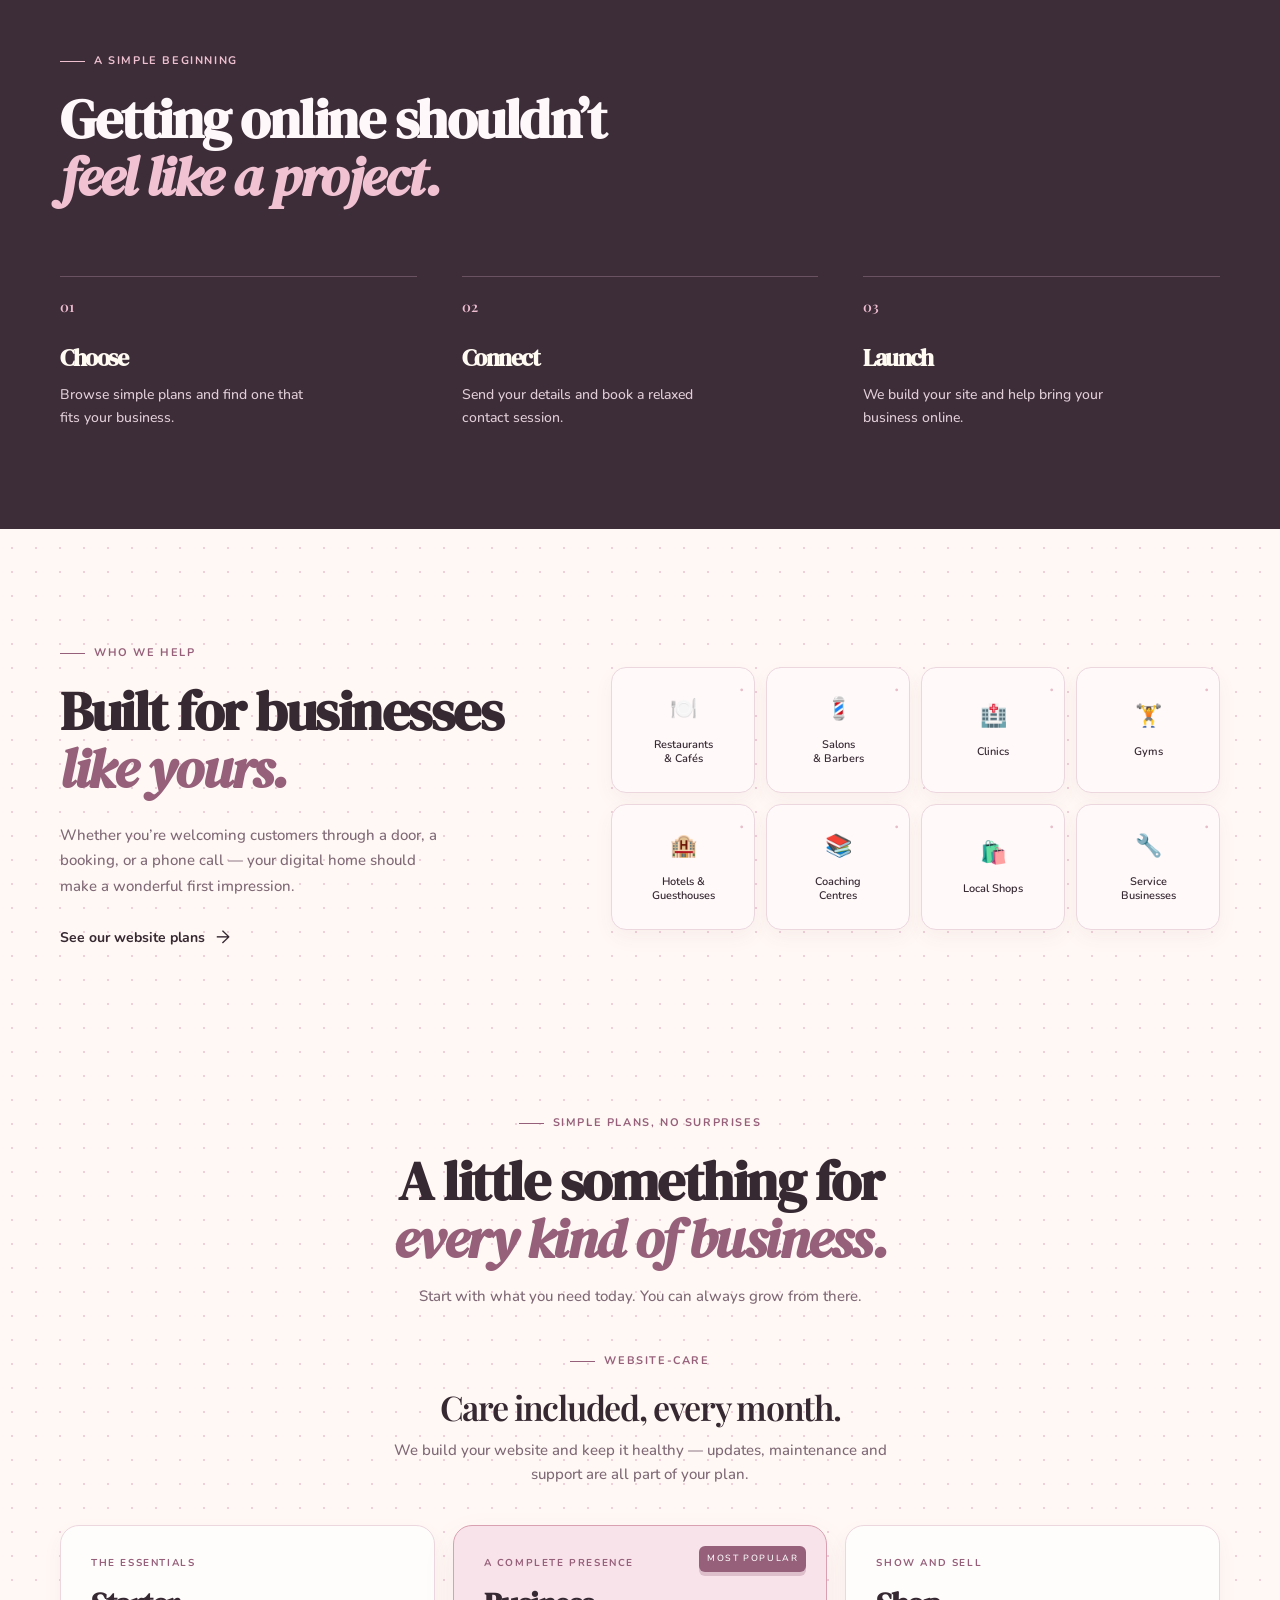
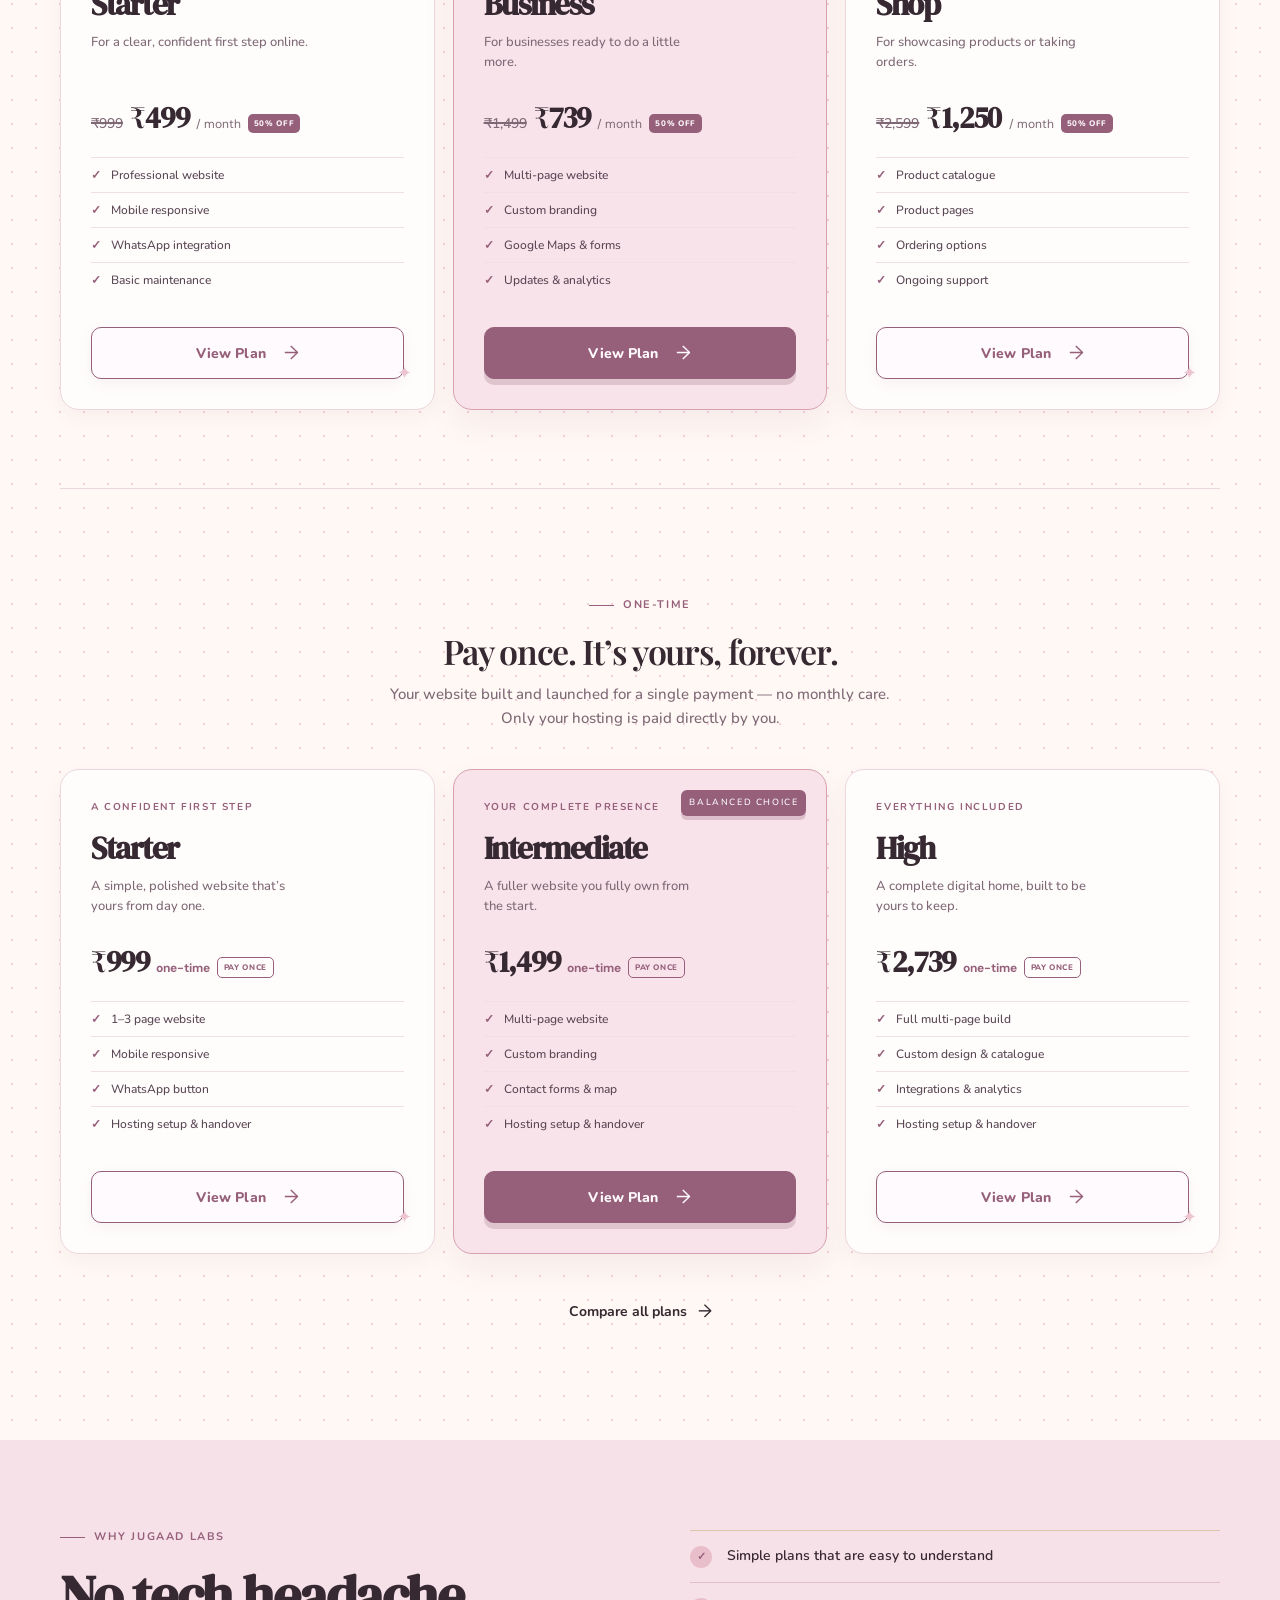
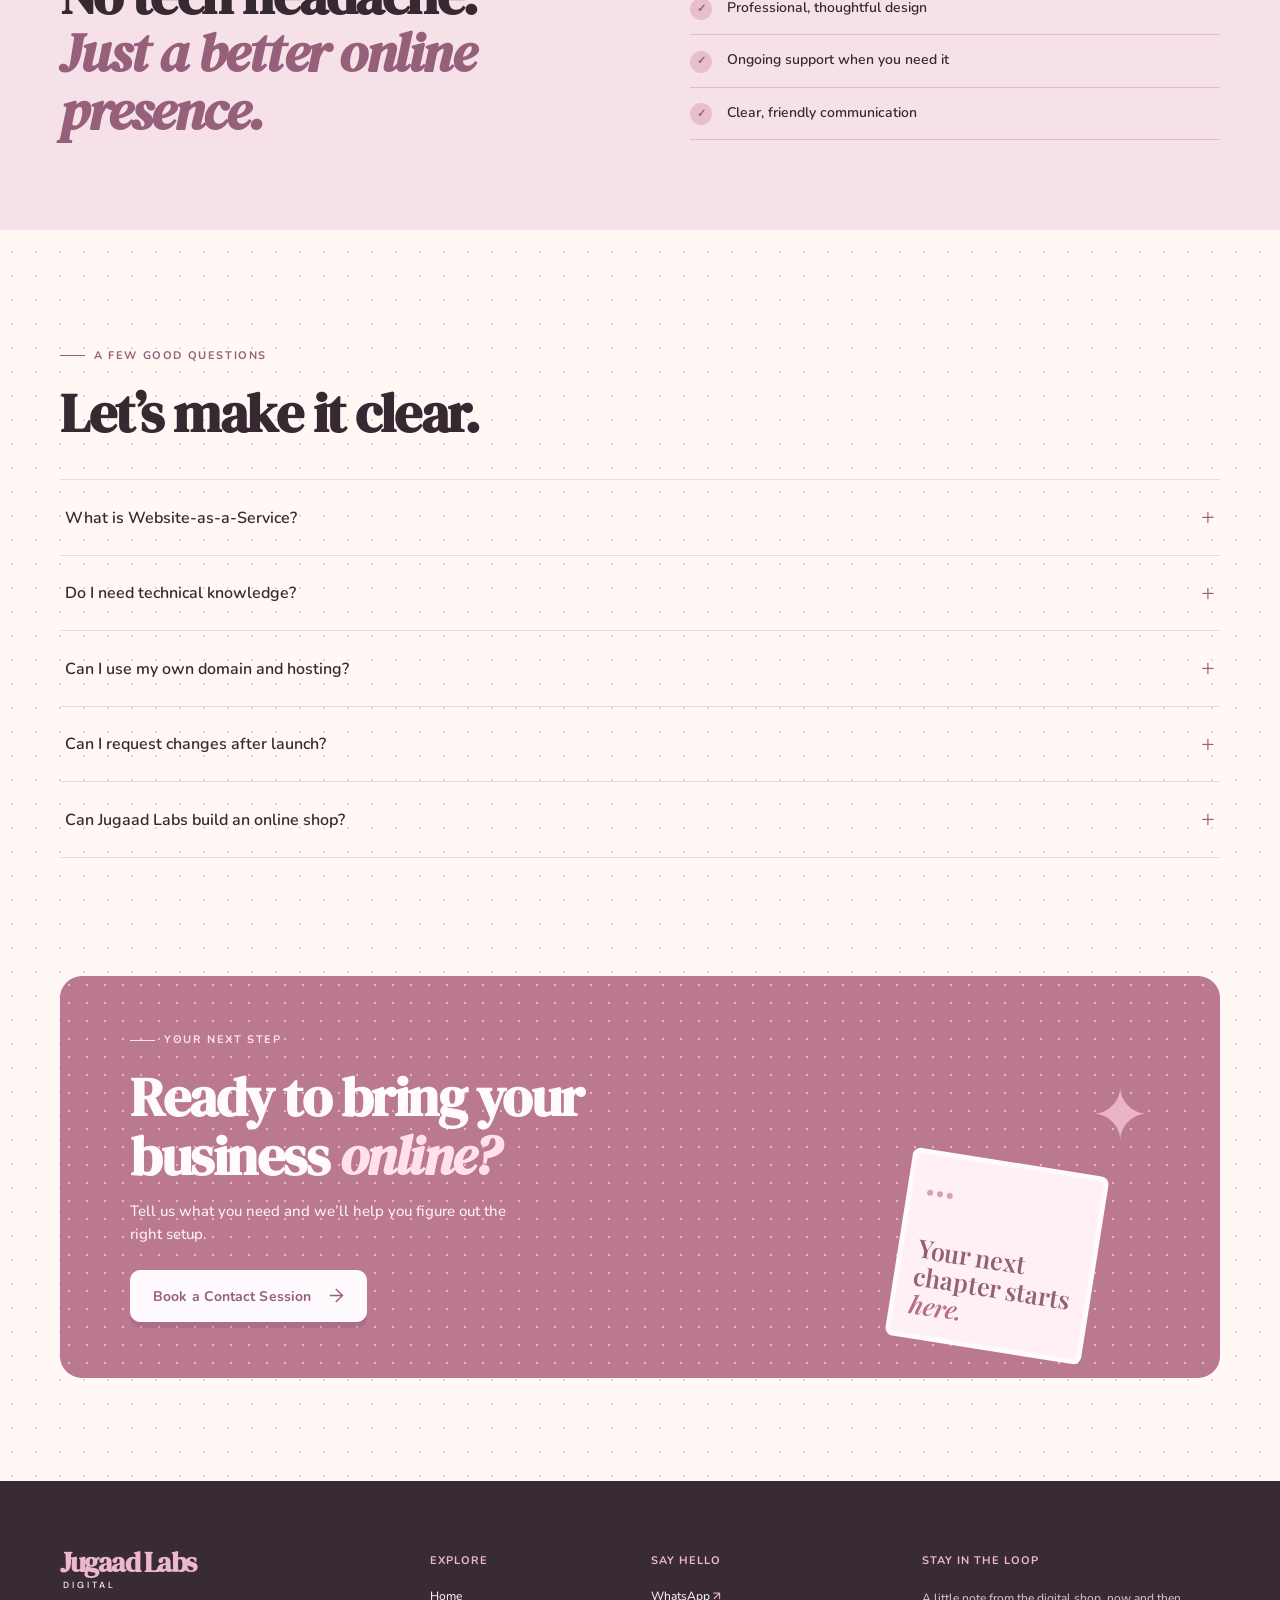
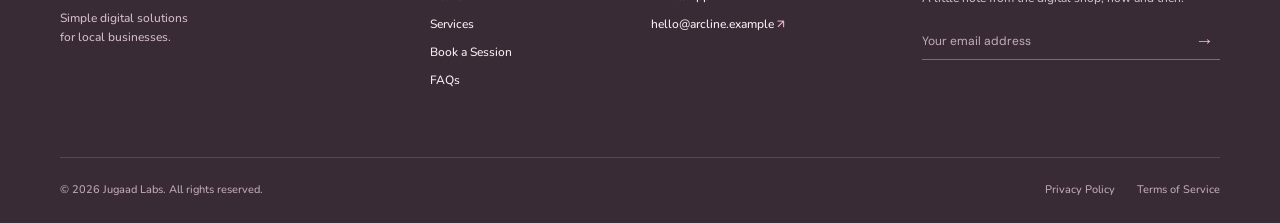
==== commit b26afa25: "Add files via upload" ====
--- a/index.html
+++ b/index.html
@@ -3,8 +3,8 @@
   <head>
     <meta charset="UTF-8" />
     <meta name="viewport" content="width=device-width, initial-scale=1.0" />
-    <meta name="description" content="Arcline Digital makes professional websites simple for local businesses." />
-    <title>Valemont Works — Simple websites for local businesses</title>
+    <meta name="description" content="Jugaad Labs makes professional websites simple for local businesses." />
+    <title>Jugaad Labs — Simple websites for local businesses</title>
     <link rel="preconnect" href="https://fonts.googleapis.com" />
     <link rel="preconnect" href="https://fonts.gstatic.com" crossorigin />
     <link href="https://fonts.googleapis.com/css2?family=DM+Sans:wght@400;500;600;700&family=Playfair+Display:wght@600;700&display=swap" rel="stylesheet" />
@@ -15,7 +15,7 @@
   </head>
   <body>
     <header class="site-header">
-      <a class="brand" href="index.html" aria-label="Arcline Digital home"><span>Valemont</span><small>Works</small></a>
+      <a class="brand" href="index.html" aria-label="Jugaad Labs home"><span>Jugaad Labs</span><small>Digital</small></a>
       <button class="menu-button" aria-label="Open navigation" aria-expanded="false"><i></i><i></i></button>
       <nav class="site-nav" aria-label="Main navigation">
         <a class="active" href="index.html">Home</a><a href="services.html">Services</a><a href="booking.html">Book a Session</a>
@@ -28,7 +28,7 @@
         <div class="hero-copy">
           <p class="eyebrow"><span></span> Websites, made comfortable</p>
           <h1>Your business deserves <em>a place online.</em></h1>
-          <p class="hero-text">Valemont helps local businesses get online with simple, modern websites — without the usual technical hassle.</p>
+          <p class="hero-text">Jugaad Labs helps local businesses get online with simple, modern websites — without the usual technical hassle.</p>
           <div class="button-row"><a class="button" href="services.html">Explore Services <span>→</span></a><a class="text-link" href="booking.html">Book a Session <span>↗</span></a></div>
           <div class="trust-line"><span class="tiny-avatars"><b>✦</b><b>✦</b><b>✦</b></span><span>Made for local businesses,<br />from the ground up.</span></div>
         </div>
@@ -46,7 +46,7 @@
       </section>
 
       <section class="intro-section section-shell">
-        <div><p class="eyebrow"><span></span> The Valemont way</p><h2>Everything you need<br />to get online.</h2></div>
+        <div><p class="eyebrow"><span></span> The Jugaad Labs way</p><h2>Everything you need<br />to get online.</h2></div>
         <p>We take care of the digital details so you can stay focused on the work you love. A great website shouldn’t feel complicated.</p>
       </section>
       <section class="features section-shell">
@@ -84,14 +84,14 @@
     </div>
     <div class="centered"><a class="text-link" href="services.html">Compare all plans <span>→</span></a></div></section>
 
-      <section class="why-section"><div class="section-shell why-content"><div><p class="eyebrow"><span></span> Why Valemont</p><h2>No tech headache.<br /><em>Just a better online presence.</em></h2></div><ul><li><span>✓</span> Simple plans that are easy to understand</li><li><span>✓</span> Professional, thoughtful design</li><li><span>✓</span> Ongoing support when you need it</li><li><span>✓</span> Clear, friendly communication</li></ul></div></section>
+      <section class="why-section"><div class="section-shell why-content"><div><p class="eyebrow"><span></span> Why Jugaad Labs</p><h2>No tech headache.<br /><em>Just a better online presence.</em></h2></div><ul><li><span>✓</span> Simple plans that are easy to understand</li><li><span>✓</span> Professional, thoughtful design</li><li><span>✓</span> Ongoing support when you need it</li><li><span>✓</span> Clear, friendly communication</li></ul></div></section>
 
-      <section class="faq section-shell" id="faqs"><div class="section-heading"><p class="eyebrow"><span></span> A few good questions</p><h2>Let’s make it clear.</h2></div><div class="accordion"><details><summary>What is Website-as-a-Service?<span>+</span></summary><p>Website-as-a-Service, or WaaS, is a simple way to get a professional website without managing everything yourself. Arcline handles the website and ongoing support while you focus on your business.</p></details><details><summary>Do I need technical knowledge?<span>+</span></summary><p>No. Arcline is designed for business owners who don’t want to deal with technical setup. We’ll guide you through the process and handle the technical side.</p></details><details><summary>Can I use my own domain and hosting?<span>+</span></summary><p>Yes. We can work with your existing setup or help you get everything configured from scratch. The exact arrangement depends on your selected plan.</p></details><details><summary>Can I request changes after launch?<span>+</span></summary><p>Yes. Website updates and maintenance can be included depending on your selected plan. We’ll make the type and amount of updates clear before you begin.</p></details><details><summary>Can Valemont build an online shop?<span>+</span></summary><p>Yes. The Shop plan is for businesses that want to showcase products or offer ordering and e-commerce functionality. The exact features depend on your package.</p></details></div></section>
+      <section class="faq section-shell" id="faqs"><div class="section-heading"><p class="eyebrow"><span></span> A few good questions</p><h2>Let’s make it clear.</h2></div><div class="accordion"><details><summary>What is Website-as-a-Service?<span>+</span></summary><p>Website-as-a-Service, or WaaS, is a simple way to get a professional website without managing everything yourself. Jugaad Labs handles the website and ongoing support while you focus on your business.</p></details><details><summary>Do I need technical knowledge?<span>+</span></summary><p>No. Jugaad Labs is designed for business owners who don’t want to deal with technical setup. We’ll guide you through the process and handle the technical side.</p></details><details><summary>Can I use my own domain and hosting?<span>+</span></summary><p>Yes. We can work with your existing setup or help you get everything configured from scratch. The exact arrangement depends on your selected plan.</p></details><details><summary>Can I request changes after launch?<span>+</span></summary><p>Yes. Website updates and maintenance can be included depending on your selected plan. We’ll make the type and amount of updates clear before you begin.</p></details><details><summary>Can Jugaad Labs build an online shop?<span>+</span></summary><p>Yes. The Shop plan is for businesses that want to showcase products or offer ordering and e-commerce functionality. The exact features depend on your package.</p></details></div></section>
 
       <section class="cta section-shell"><div><p class="eyebrow"><span></span> Your next step</p><h2>Ready to bring your<br />business <em>online?</em></h2><p>Tell us what you need and we’ll help you figure out the right setup.</p><a class="button" href="booking.html">Book a Contact Session <span>→</span></a></div><div class="cta-art"><span>✦</span><div class="mini-window"><i></i><i></i><i></i><b>Your next<br />chapter starts<br /><em>here.</em></b></div></div></section>
     </main>
-    <footer class="footer"><div class="footer-top section-shell"><div><a class="brand" href="index.html"><span>Valemont</span><small>Works</small></a><p>Simple digital solutions<br />for local businesses.</p></div><div><h4>Explore</h4><a href="index.html">Home</a><a href="services.html">Services</a><a href="booking.html">Book a Session</a><a href="#faqs">FAQs</a></div><div><h4>Say hello</h4><a href="#">WhatsApp <span>↗</span></a><a href="mailto:hello@arcline.example">soon <span>↗</span></a></div><div><h4>Stay in the loop</h4><p>A little note from the digital shop, now and then.</p><form class="email-form"><input aria-label="Email address" placeholder="Your email address" type="email" /><button aria-label="Subscribe">→</button></form></div></div><div class="footer-bottom section-shell"><span>© 2026 Valemont Works. All rights reserved.</span><div><a href="#">Privacy Policy</a><a href="#">Terms of Service</a></div></div></footer>
-    <a class="whatsapp" href="#" aria-label="Chat with Arcline on WhatsApp">◔ <span>Chat on WhatsApp</span></a>
+    <footer class="footer"><div class="footer-top section-shell"><div><a class="brand" href="index.html"><span>Jugaad Labs</span><small>Digital</small></a><p>Simple digital solutions<br />for local businesses.</p></div><div><h4>Explore</h4><a href="index.html">Home</a><a href="services.html">Services</a><a href="booking.html">Book a Session</a><a href="#faqs">FAQs</a></div><div><h4>Say hello</h4><a href="#">WhatsApp <span>↗</span></a><a href="mailto:hello@arcline.example">hello@arcline.example <span>↗</span></a></div><div><h4>Stay in the loop</h4><p>A little note from the digital shop, now and then.</p><form class="email-form"><input aria-label="Email address" placeholder="Your email address" type="email" /><button aria-label="Subscribe">→</button></form></div></div><div class="footer-bottom section-shell"><span>© 2026 Jugaad Labs. All rights reserved.</span><div><a href="#">Privacy Policy</a><a href="#">Terms of Service</a></div></div></footer>
+    <a class="whatsapp" href="#" aria-label="Chat with Jugaad Labs on WhatsApp">◔ <span>Chat on WhatsApp</span></a>
     <script src="app.js"></script>
   </body>
 </html>
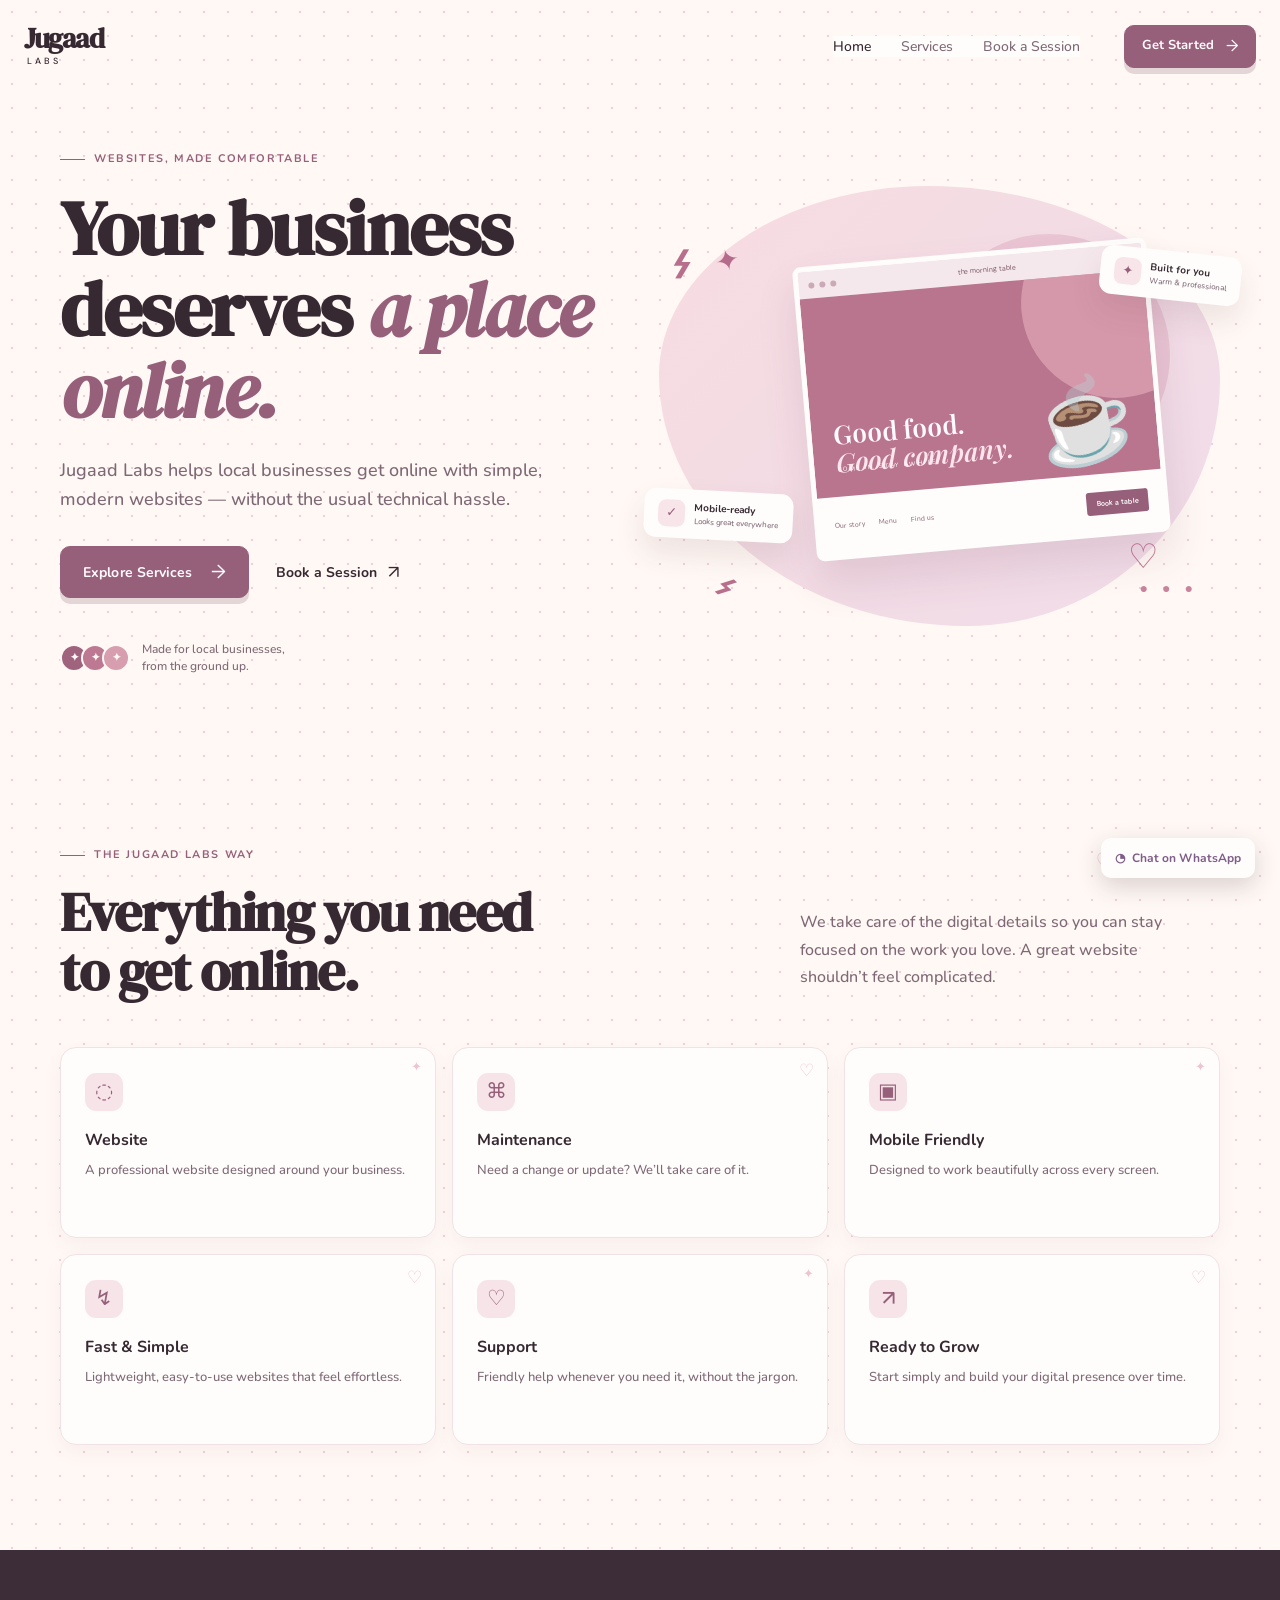
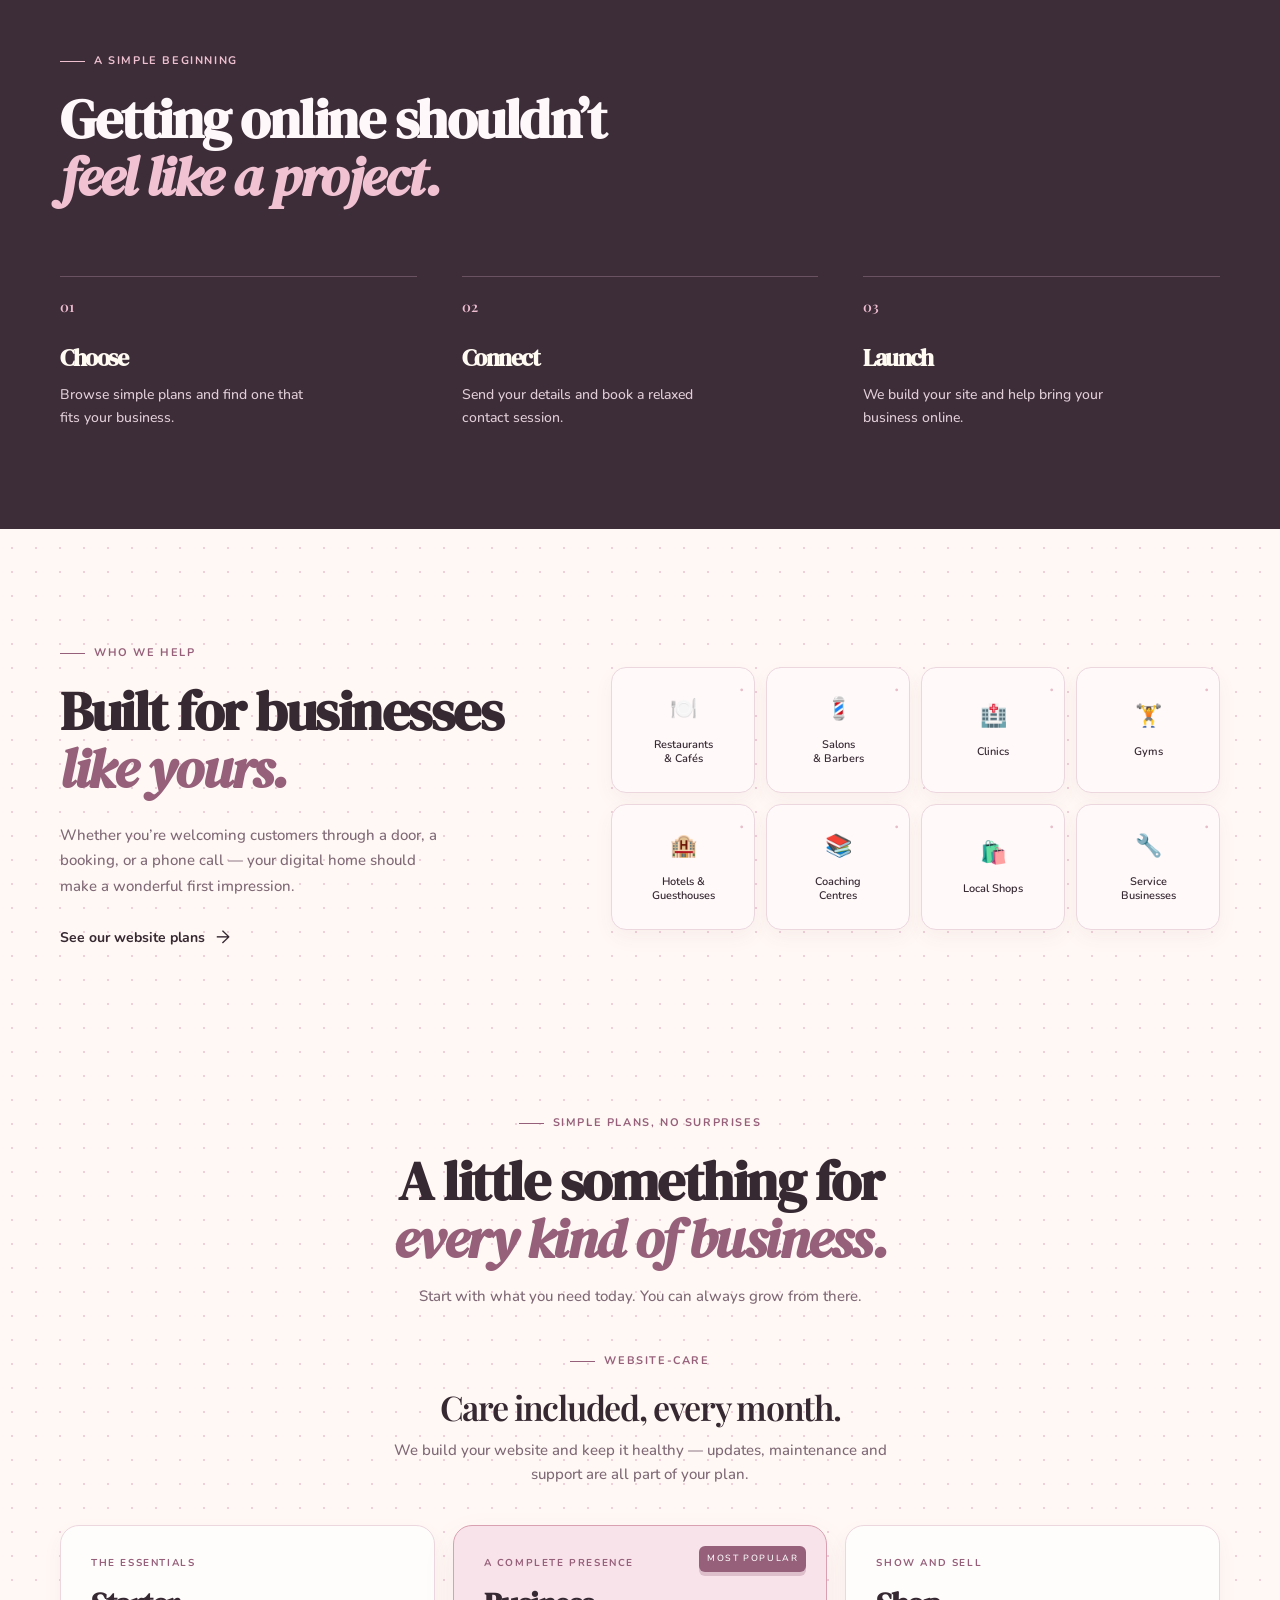
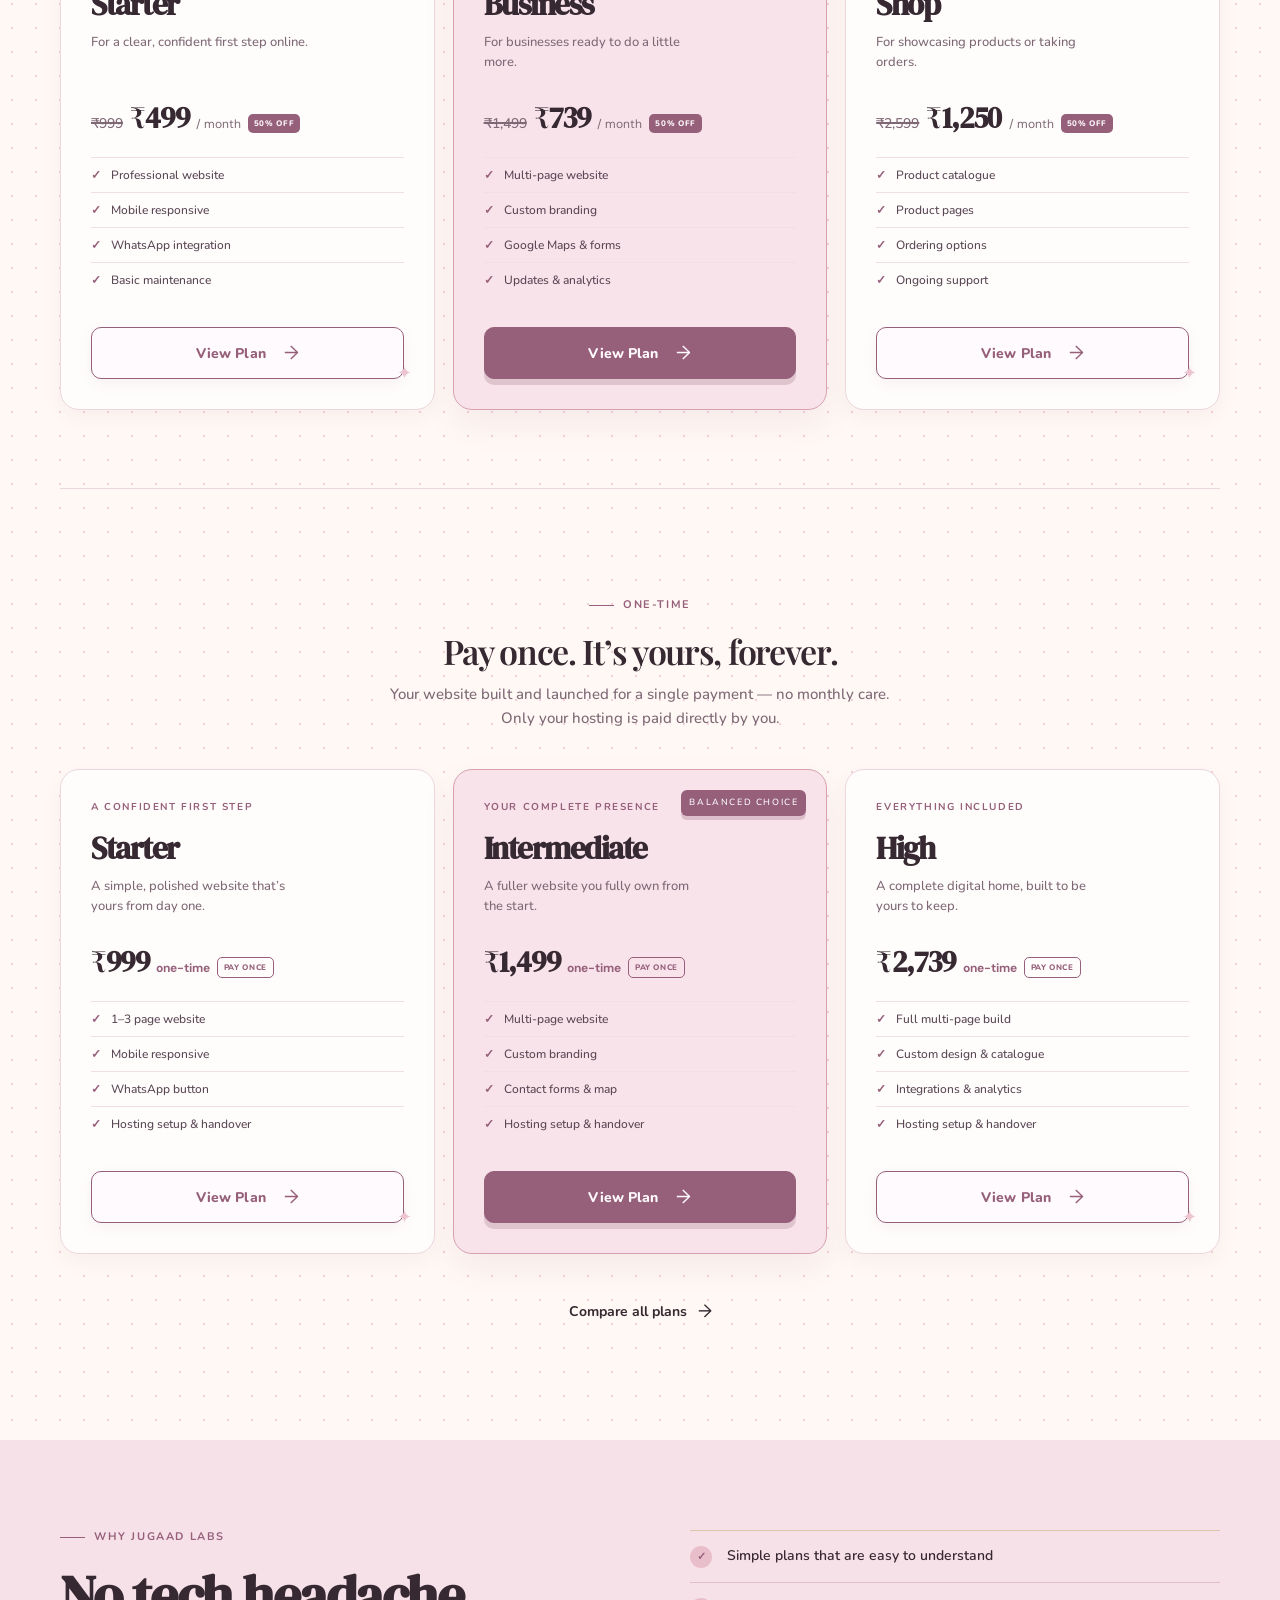
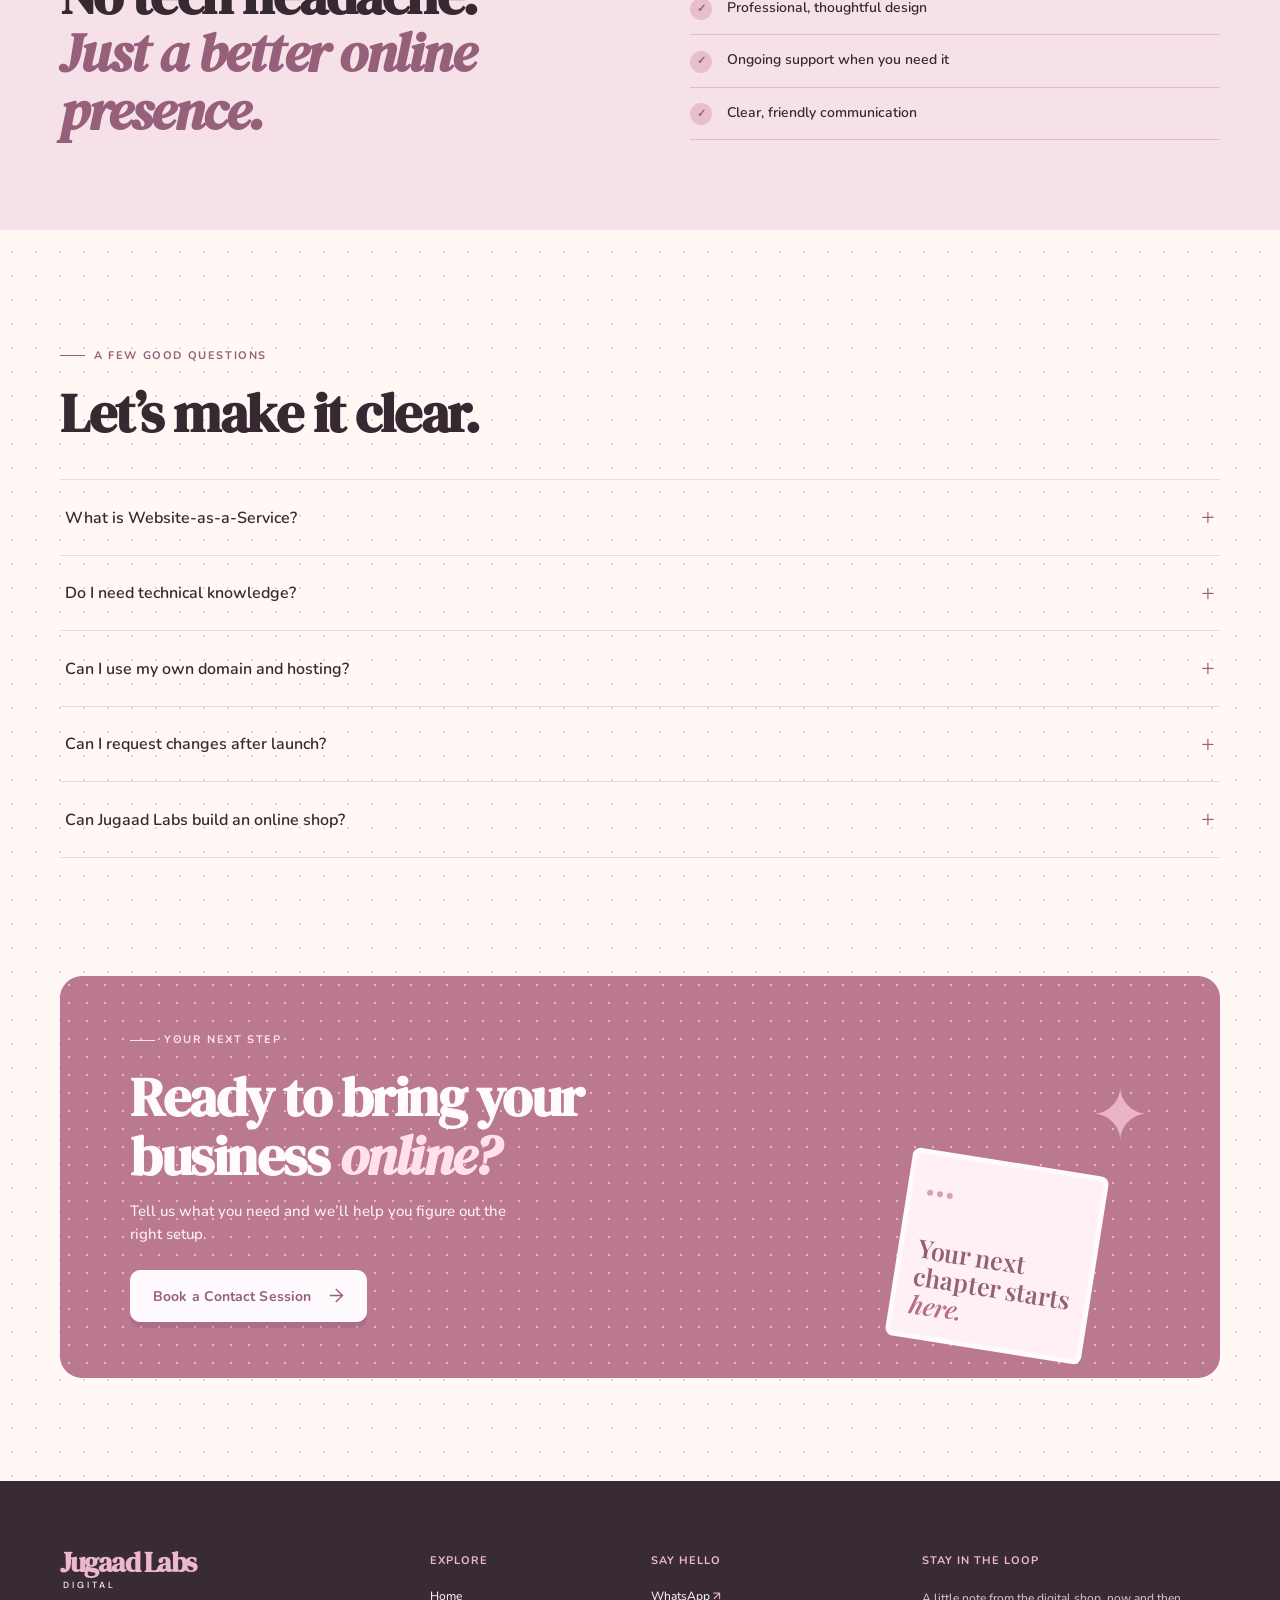
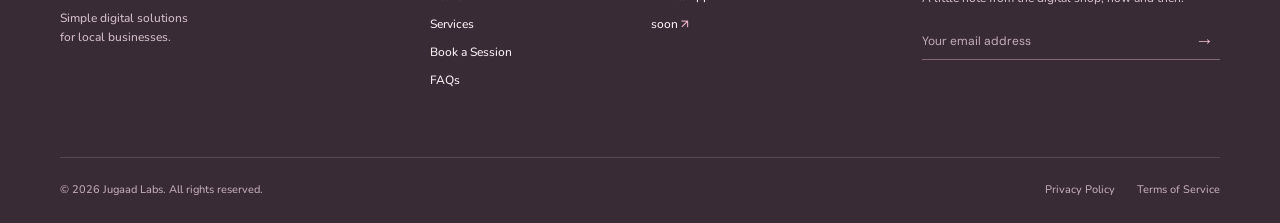
==== commit ca4f0a21: "Update index.html" ====
--- a/index.html
+++ b/index.html
@@ -15,7 +15,7 @@
   </head>
   <body>
     <header class="site-header">
-      <a class="brand" href="index.html" aria-label="Jugaad Labs home"><span>Jugaad Labs</span><small>Digital</small></a>
+      <a class="brand" href="index.html" aria-label="Jugaad Labs home"><span>Jugaad</span><small>Labs</small></a>
       <button class="menu-button" aria-label="Open navigation" aria-expanded="false"><i></i><i></i></button>
       <nav class="site-nav" aria-label="Main navigation">
         <a class="active" href="index.html">Home</a><a href="services.html">Services</a><a href="booking.html">Book a Session</a>
@@ -90,7 +90,7 @@
 
       <section class="cta section-shell"><div><p class="eyebrow"><span></span> Your next step</p><h2>Ready to bring your<br />business <em>online?</em></h2><p>Tell us what you need and we’ll help you figure out the right setup.</p><a class="button" href="booking.html">Book a Contact Session <span>→</span></a></div><div class="cta-art"><span>✦</span><div class="mini-window"><i></i><i></i><i></i><b>Your next<br />chapter starts<br /><em>here.</em></b></div></div></section>
     </main>
-    <footer class="footer"><div class="footer-top section-shell"><div><a class="brand" href="index.html"><span>Jugaad Labs</span><small>Digital</small></a><p>Simple digital solutions<br />for local businesses.</p></div><div><h4>Explore</h4><a href="index.html">Home</a><a href="services.html">Services</a><a href="booking.html">Book a Session</a><a href="#faqs">FAQs</a></div><div><h4>Say hello</h4><a href="#">WhatsApp <span>↗</span></a><a href="mailto:hello@arcline.example">hello@arcline.example <span>↗</span></a></div><div><h4>Stay in the loop</h4><p>A little note from the digital shop, now and then.</p><form class="email-form"><input aria-label="Email address" placeholder="Your email address" type="email" /><button aria-label="Subscribe">→</button></form></div></div><div class="footer-bottom section-shell"><span>© 2026 Jugaad Labs. All rights reserved.</span><div><a href="#">Privacy Policy</a><a href="#">Terms of Service</a></div></div></footer>
+    <footer class="footer"><div class="footer-top section-shell"><div><a class="brand" href="index.html"><span>Jugaad Labs</span><small>Digital</small></a><p>Simple digital solutions<br />for local businesses.</p></div><div><h4>Explore</h4><a href="index.html">Home</a><a href="services.html">Services</a><a href="booking.html">Book a Session</a><a href="#faqs">FAQs</a></div><div><h4>Say hello</h4><a href="#">WhatsApp <span>↗</span></a><a href="mailto:hello@arcline.example">soon <span>↗</span></a></div><div><h4>Stay in the loop</h4><p>A little note from the digital shop, now and then.</p><form class="email-form"><input aria-label="Email address" placeholder="Your email address" type="email" /><button aria-label="Subscribe">→</button></form></div></div><div class="footer-bottom section-shell"><span>© 2026 Jugaad Labs. All rights reserved.</span><div><a href="#">Privacy Policy</a><a href="#">Terms of Service</a></div></div></footer>
     <a class="whatsapp" href="#" aria-label="Chat with Jugaad Labs on WhatsApp">◔ <span>Chat on WhatsApp</span></a>
     <script src="app.js"></script>
   </body>
